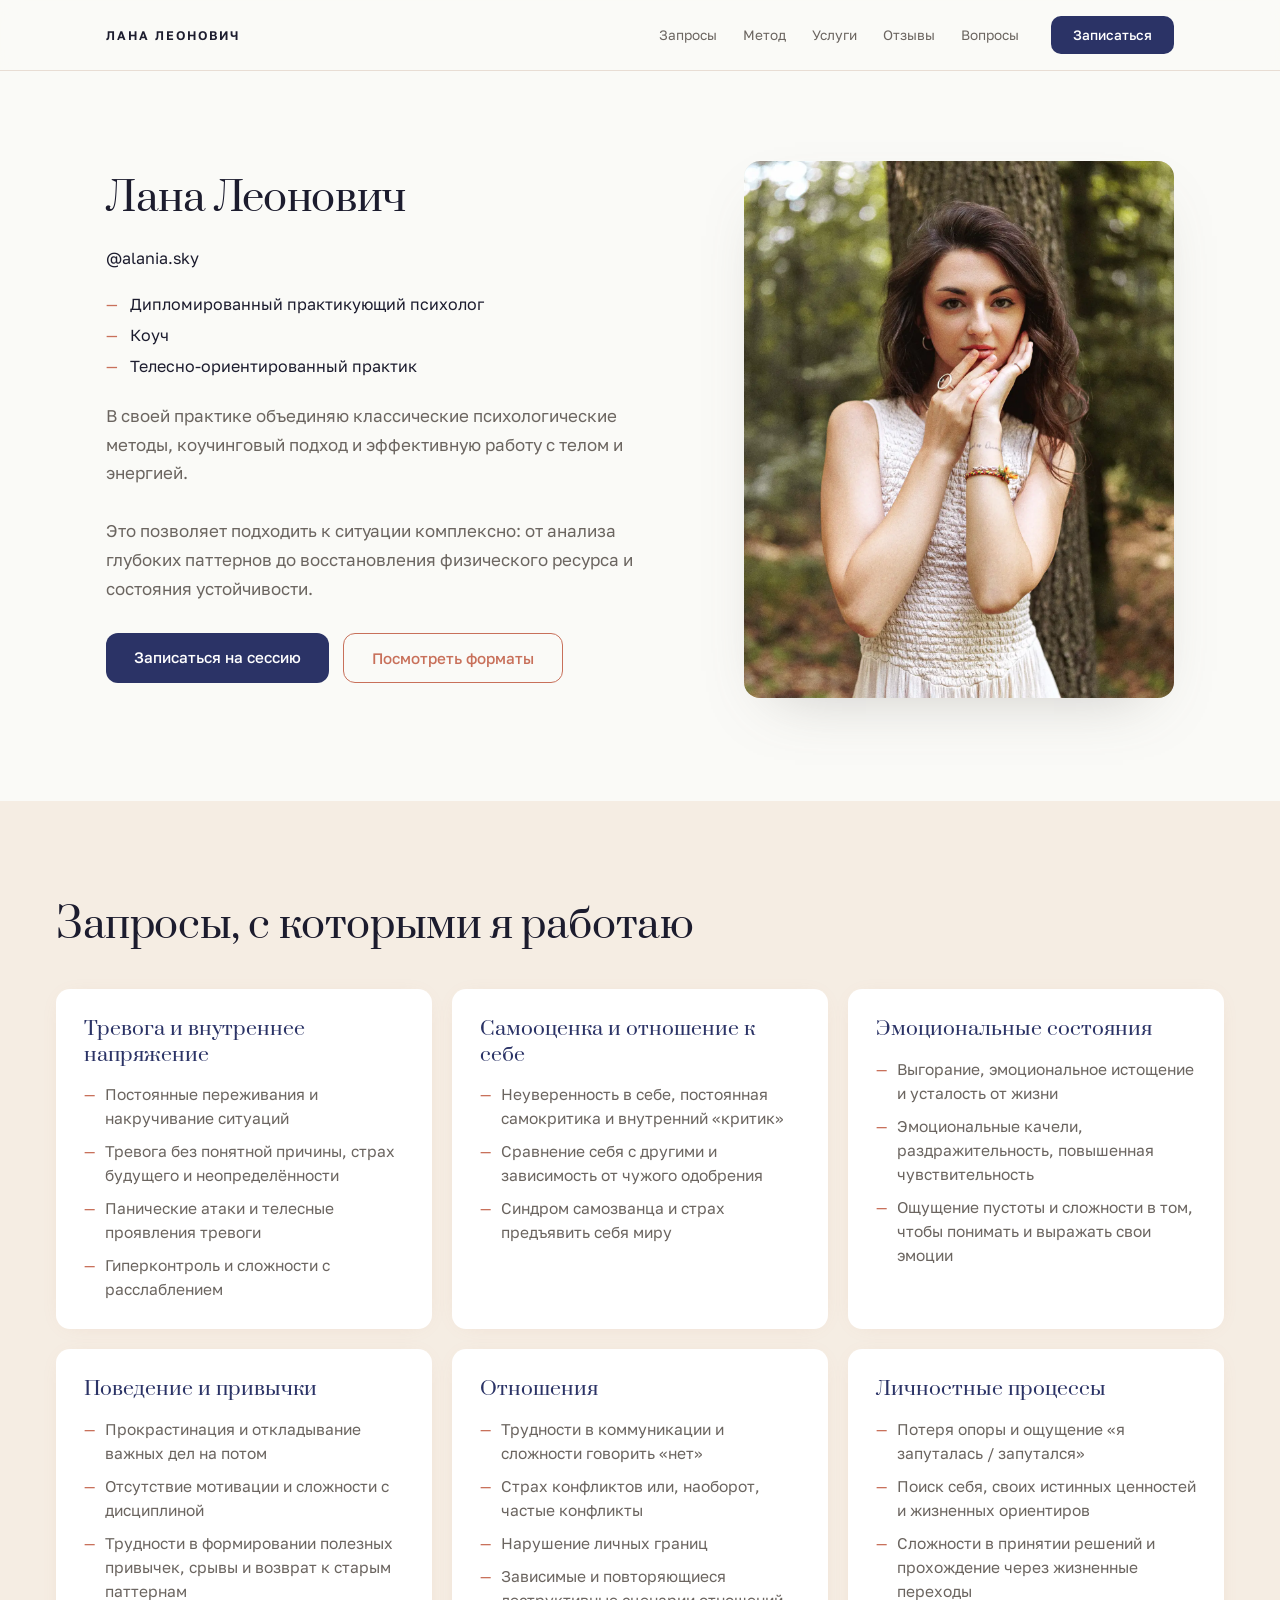
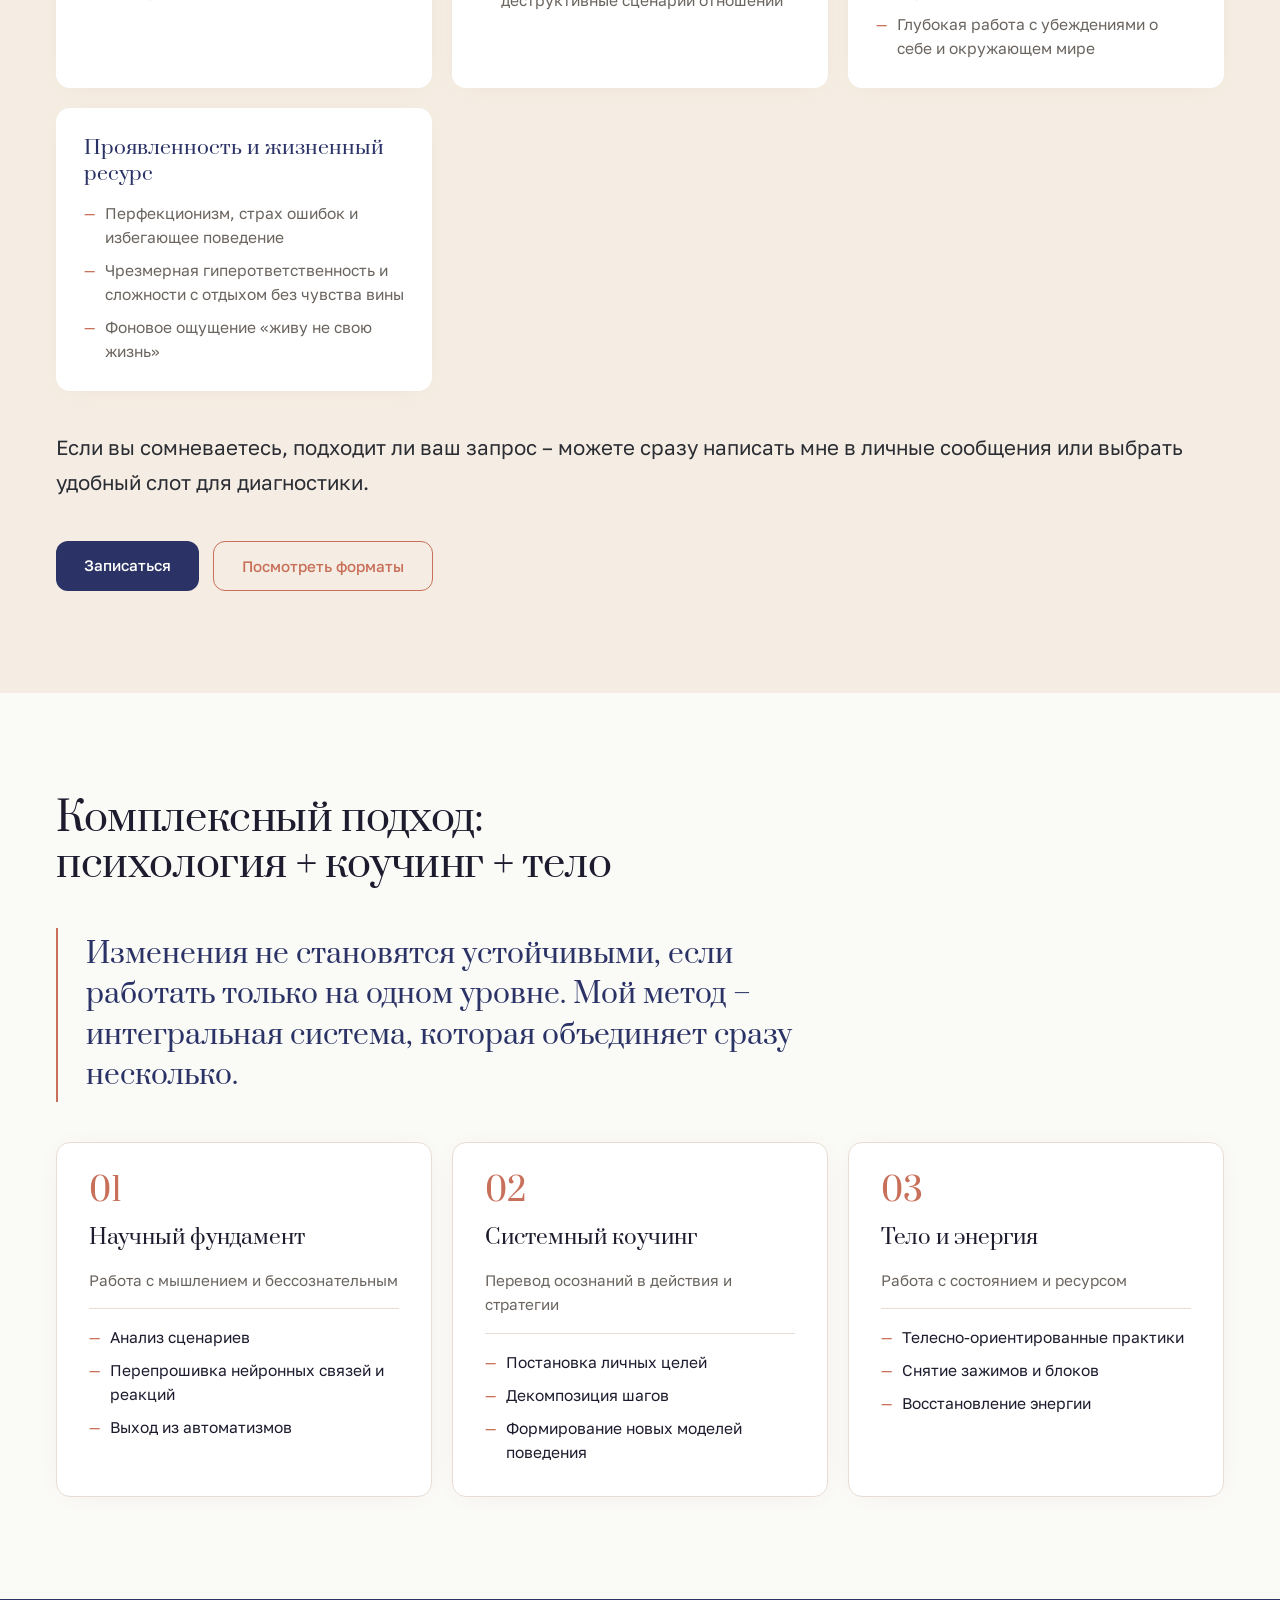
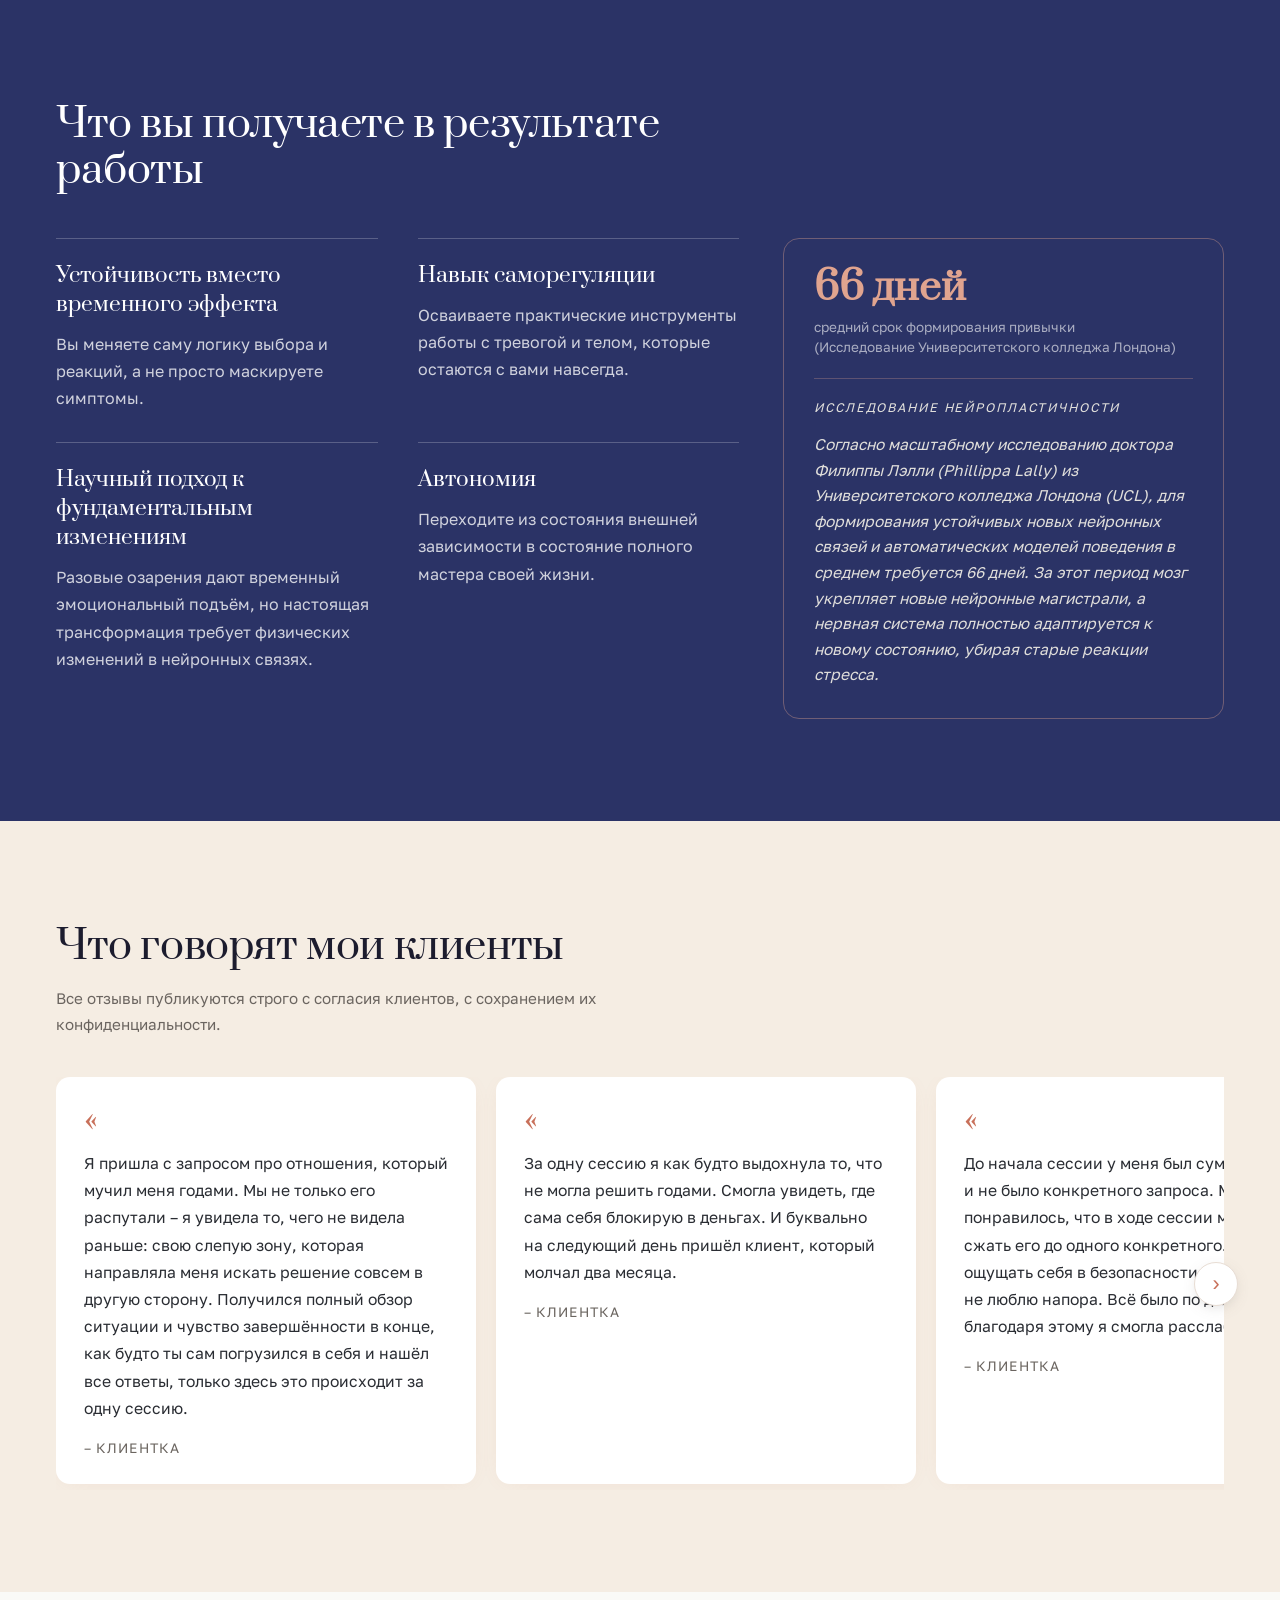
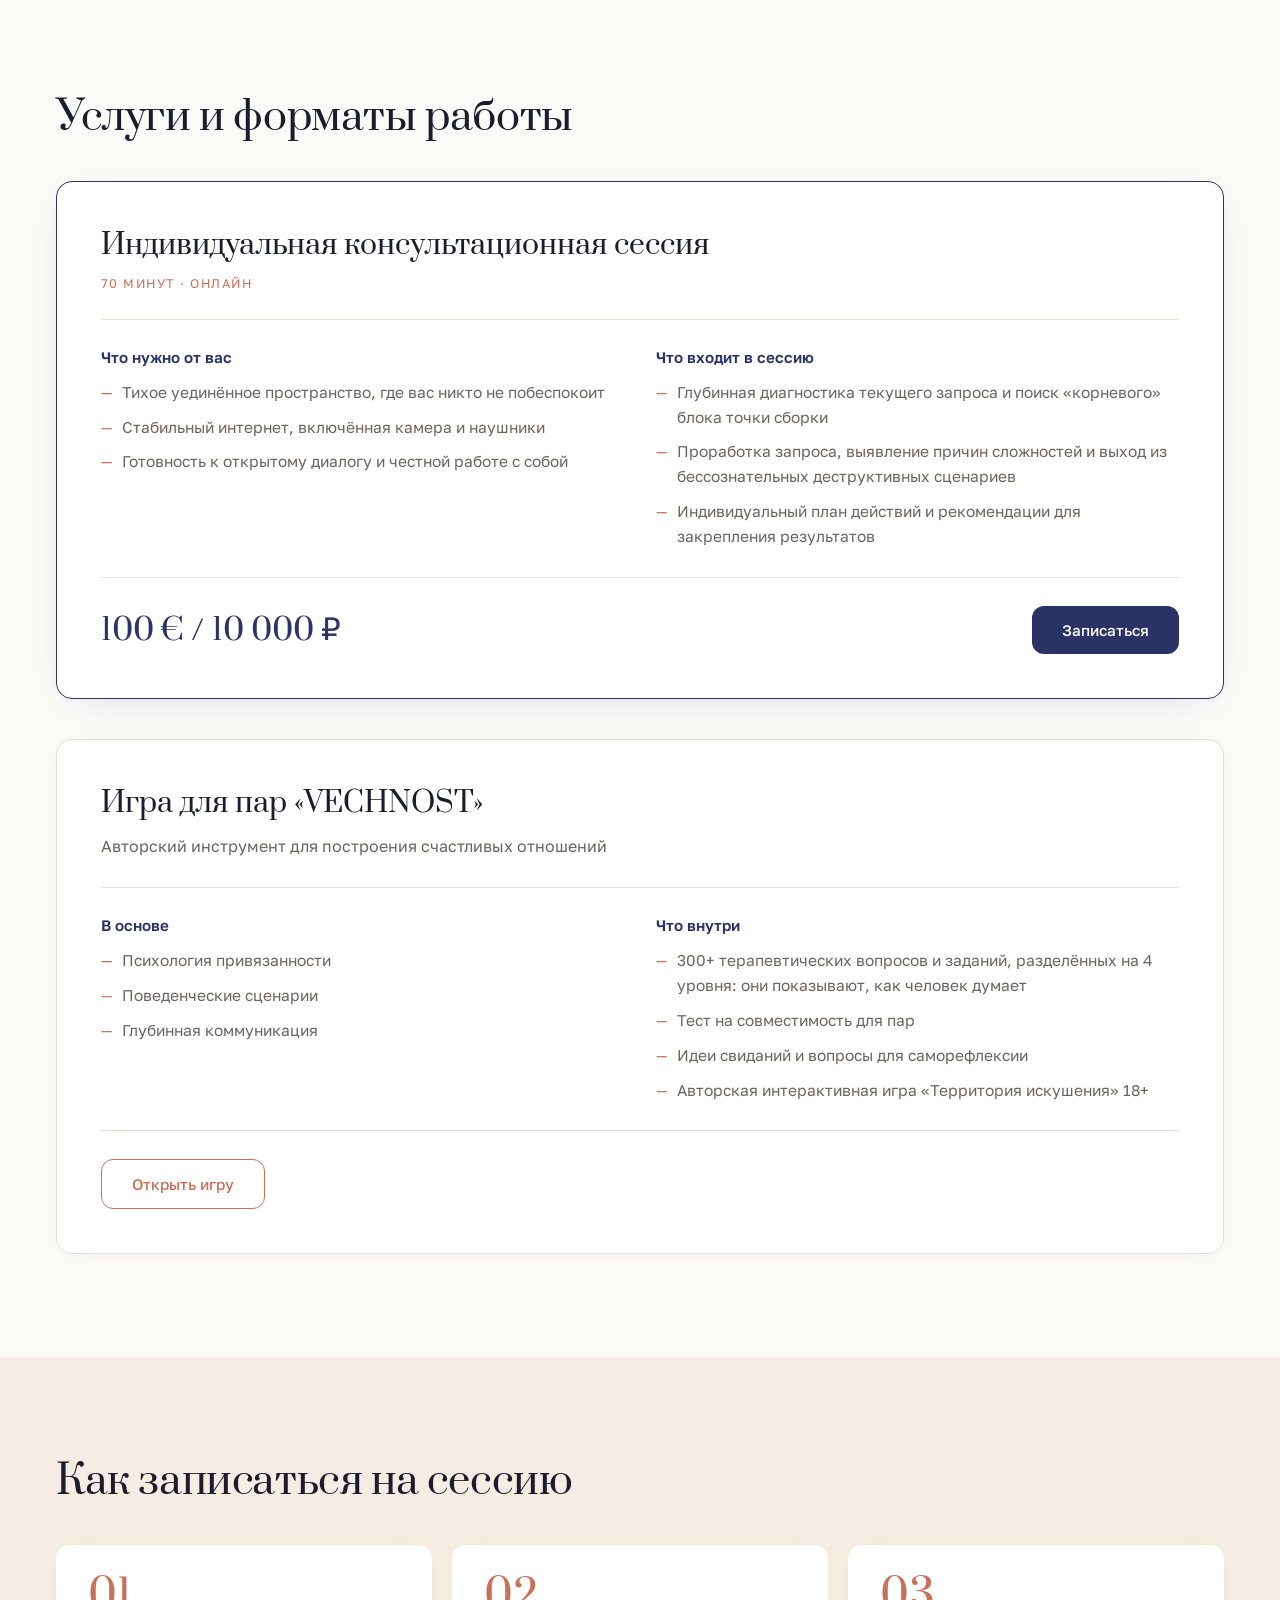
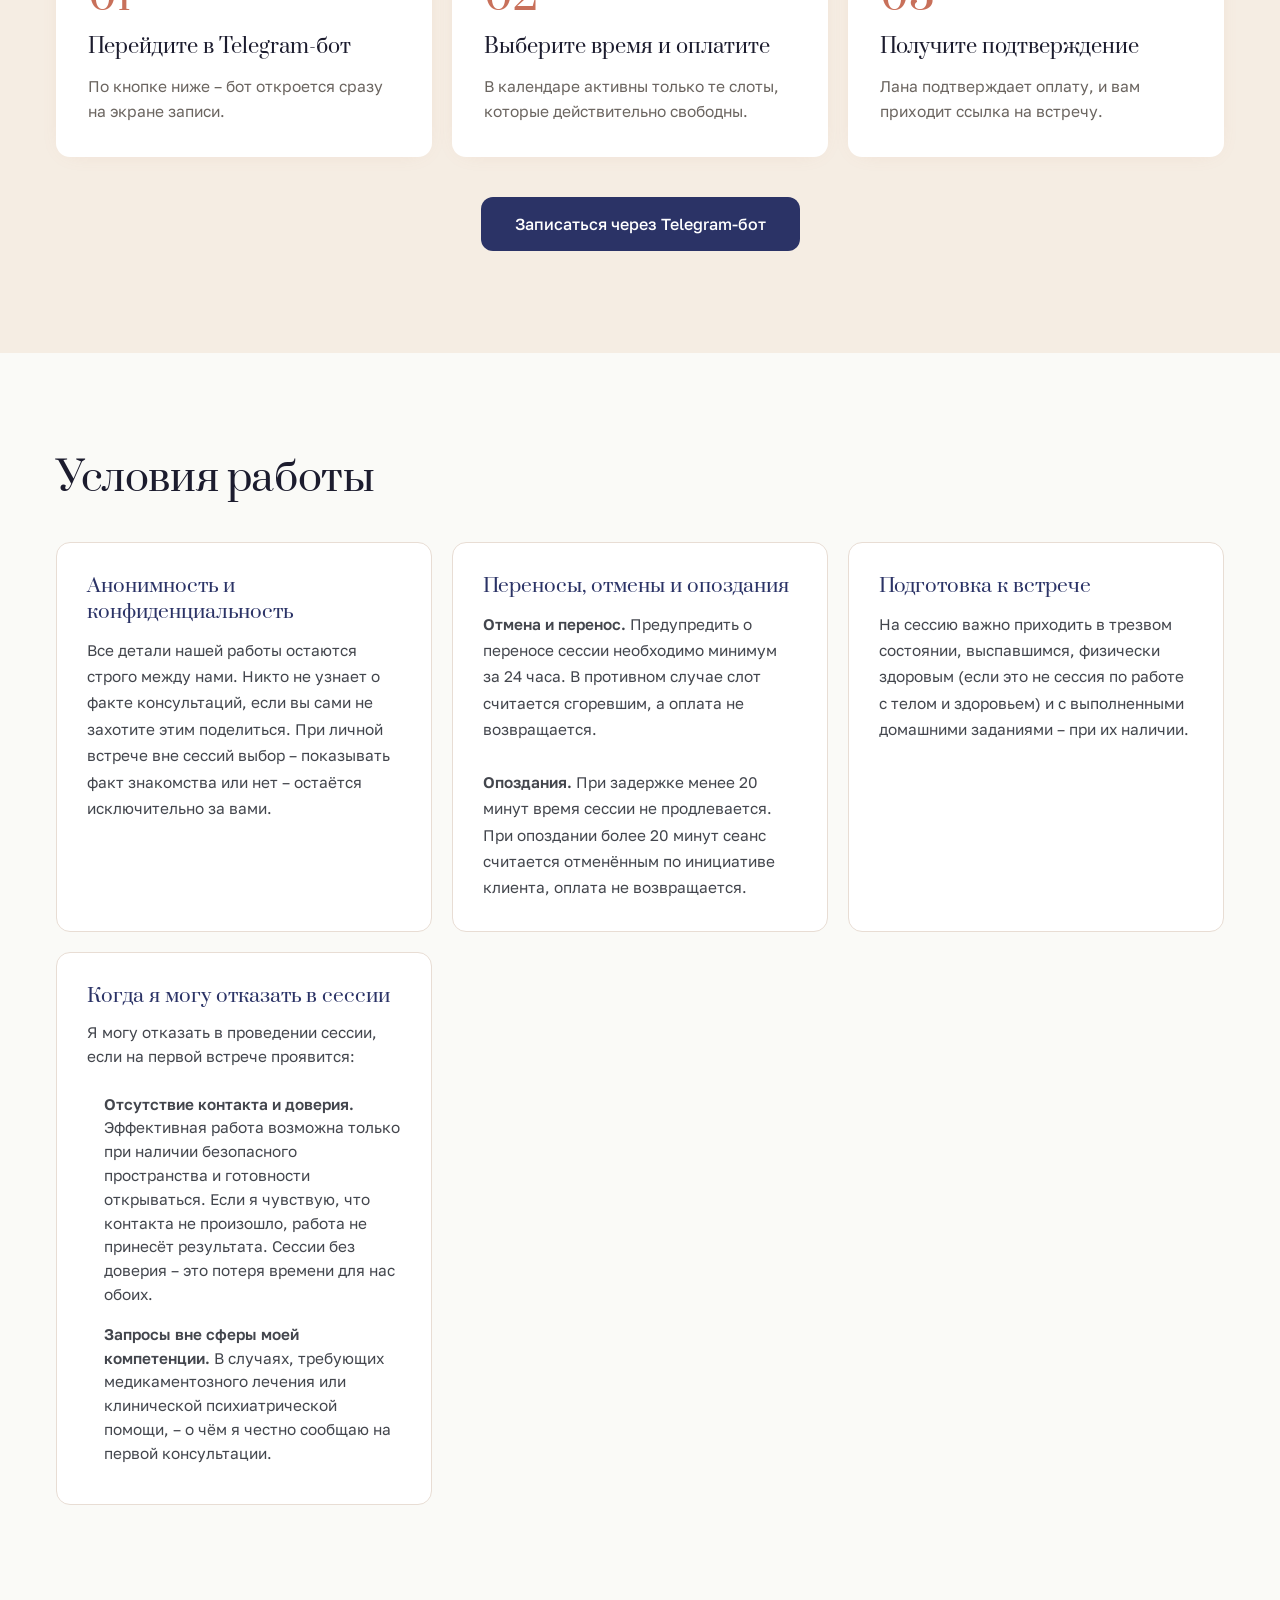
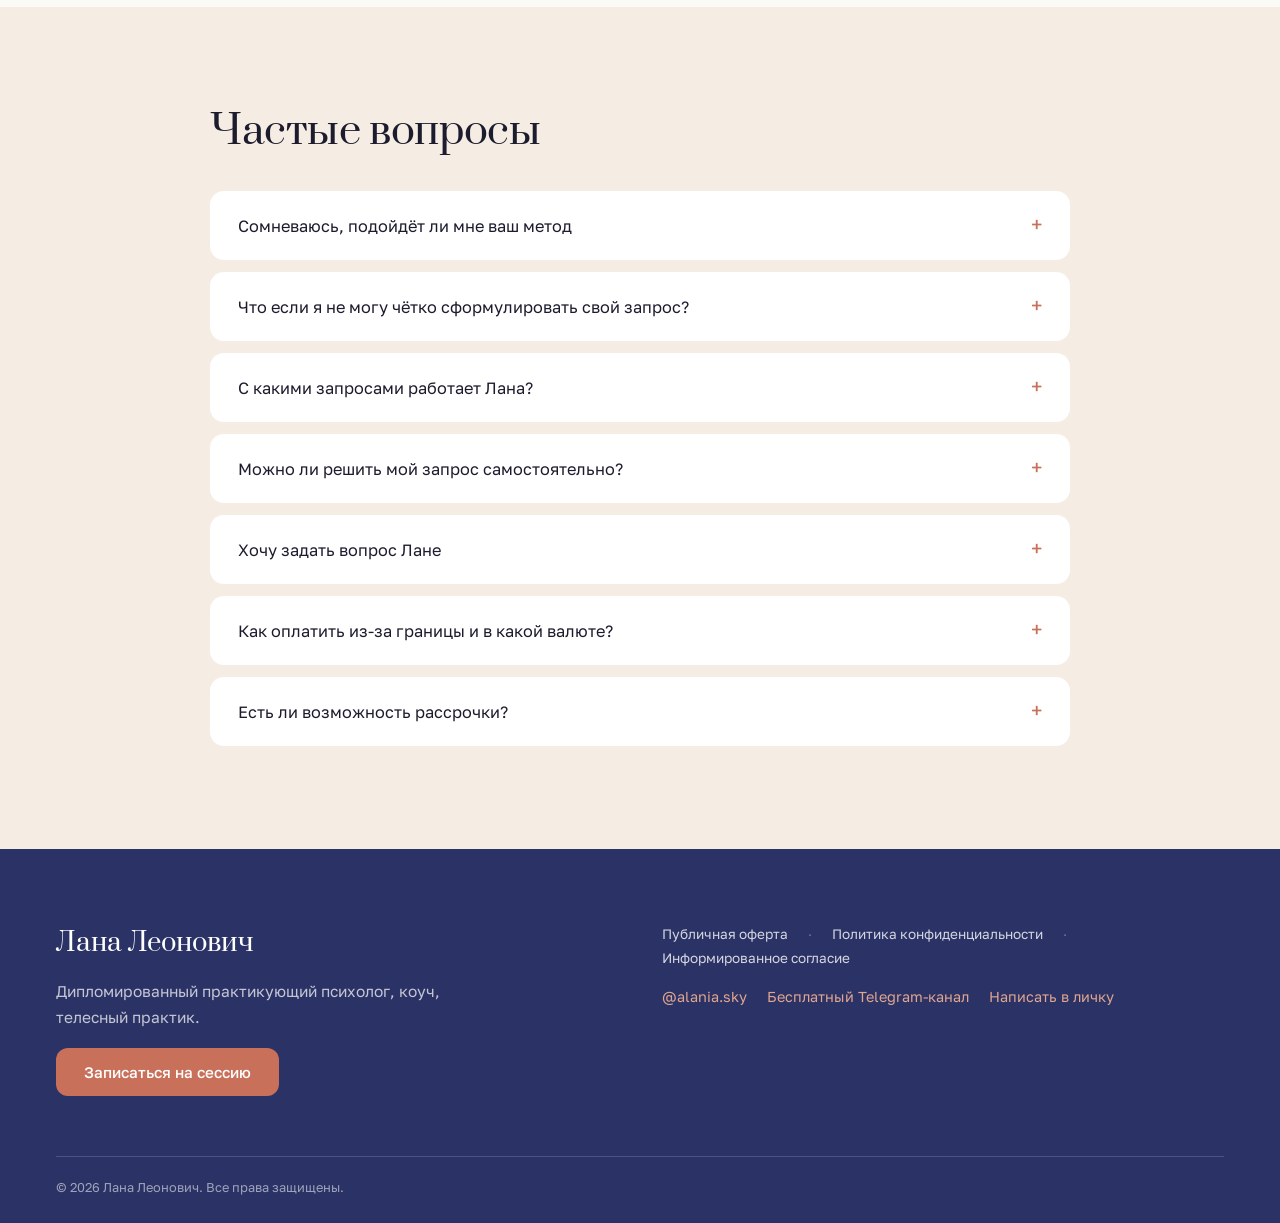
==== web/index.html @ 93008f8c "Правки по сайту: надзаголовки, тире, FAQ, инстаграм, блок 66 дней, мобильное фото 1. Убраны восемь н" ====
<!DOCTYPE html>
<html lang="ru"><head>
<meta charset="utf-8">
<meta name="viewport" content="width=device-width, initial-scale=1">
<title>Лана Леонович – психолог, коуч, телесный практик. Консультации онлайн</title>
<meta name="description" content="Индивидуальные онлайн-сессии: классическая психология, коучинг и работа с телом. 70 минут, видеозвонок. Запись через Telegram-бот.">
<meta name="theme-color" content="#FAFAF7">
<link rel="canonical" href="https://alania.vercel.app/">

<!-- Превью при пересылке ссылки. Адреса обязаны быть абсолютными: на
     относительные мессенджеры не ходят. og.jpg – отдельный кадр 1200×630,
     а не lana.jpg: тот портретный, и предпросмотр обрезал бы его по центру.
     Формат jpg, потому что webp собирают в превью не все клиенты. -->
<meta property="og:type" content="website">
<meta property="og:site_name" content="Лана Леонович">
<meta property="og:url" content="https://alania.vercel.app/">
<meta property="og:title" content="Лана Леонович – психолог, коуч, телесный практик">
<meta property="og:description" content="Психология, коучинг и работа с телом в одном подходе. Индивидуальная сессия 70 минут онлайн.">
<meta property="og:image" content="https://alania.vercel.app/assets/og.jpg">
<meta property="og:image:width" content="1200">
<meta property="og:image:height" content="630">
<meta property="og:image:alt" content="Лана Леонович">
<meta property="og:locale" content="ru_RU">
<meta name="twitter:card" content="summary_large_image">

<link rel="icon" href="assets/favicon.svg" type="image/svg+xml">
<link rel="preload" as="font" type="font/woff2" crossorigin href="assets/fonts/golos-cyrillic.woff2">
<link rel="preload" as="font" type="font/woff2" crossorigin href="assets/fonts/prata-cyrillic.woff2">
<!-- Фото в герое – самый крупный элемент первого экрана. Без preload
     браузер добирается до него только после разбора стилей. -->
<link rel="preload" as="image" href="assets/lana.webp" type="image/webp" fetchpriority="high">
<style>/* cyrillic-ext */
@font-face {
  font-family: 'Golos Text';
  font-style: normal;
  font-weight: 400;
  font-display: swap;
  src: url("assets/fonts/golos-cyrillic-ext.woff2") format('woff2');
  unicode-range: U+0460-052F, U+1C80-1C8A, U+20B4, U+2DE0-2DFF, U+A640-A69F, U+FE2E-FE2F;
}
/* cyrillic */
@font-face {
  font-family: 'Golos Text';
  font-style: normal;
  font-weight: 400;
  font-display: swap;
  src: url("assets/fonts/golos-cyrillic.woff2") format('woff2');
  unicode-range: U+0301, U+0400-045F, U+0490-0491, U+04B0-04B1, U+2116;
}
/* latin-ext */
@font-face {
  font-family: 'Golos Text';
  font-style: normal;
  font-weight: 400;
  font-display: swap;
  src: url("assets/fonts/golos-latin-ext.woff2") format('woff2');
  unicode-range: U+0100-02BA, U+02BD-02C5, U+02C7-02CC, U+02CE-02D7, U+02DD-02FF, U+0304, U+0308, U+0329, U+1D00-1DBF, U+1E00-1E9F, U+1EF2-1EFF, U+2020, U+20A0-20AB, U+20AD-20C0, U+2113, U+2C60-2C7F, U+A720-A7FF;
}
/* latin */
@font-face {
  font-family: 'Golos Text';
  font-style: normal;
  font-weight: 400;
  font-display: swap;
  src: url("assets/fonts/golos-latin.woff2") format('woff2');
  unicode-range: U+0000-00FF, U+0131, U+0152-0153, U+02BB-02BC, U+02C6, U+02DA, U+02DC, U+0304, U+0308, U+0329, U+2000-206F, U+20AC, U+2122, U+2191, U+2193, U+2212, U+2215, U+FEFF, U+FFFD;
}
/* cyrillic-ext */
@font-face {
  font-family: 'Golos Text';
  font-style: normal;
  font-weight: 500;
  font-display: swap;
  src: url("assets/fonts/golos-cyrillic-ext.woff2") format('woff2');
  unicode-range: U+0460-052F, U+1C80-1C8A, U+20B4, U+2DE0-2DFF, U+A640-A69F, U+FE2E-FE2F;
}
/* cyrillic */
@font-face {
  font-family: 'Golos Text';
  font-style: normal;
  font-weight: 500;
  font-display: swap;
  src: url("assets/fonts/golos-cyrillic.woff2") format('woff2');
  unicode-range: U+0301, U+0400-045F, U+0490-0491, U+04B0-04B1, U+2116;
}
/* latin-ext */
@font-face {
  font-family: 'Golos Text';
  font-style: normal;
  font-weight: 500;
  font-display: swap;
  src: url("assets/fonts/golos-latin-ext.woff2") format('woff2');
  unicode-range: U+0100-02BA, U+02BD-02C5, U+02C7-02CC, U+02CE-02D7, U+02DD-02FF, U+0304, U+0308, U+0329, U+1D00-1DBF, U+1E00-1E9F, U+1EF2-1EFF, U+2020, U+20A0-20AB, U+20AD-20C0, U+2113, U+2C60-2C7F, U+A720-A7FF;
}
/* latin */
@font-face {
  font-family: 'Golos Text';
  font-style: normal;
  font-weight: 500;
  font-display: swap;
  src: url("assets/fonts/golos-latin.woff2") format('woff2');
  unicode-range: U+0000-00FF, U+0131, U+0152-0153, U+02BB-02BC, U+02C6, U+02DA, U+02DC, U+0304, U+0308, U+0329, U+2000-206F, U+20AC, U+2122, U+2191, U+2193, U+2212, U+2215, U+FEFF, U+FFFD;
}
/* cyrillic-ext */
@font-face {
  font-family: 'Golos Text';
  font-style: normal;
  font-weight: 600;
  font-display: swap;
  src: url("assets/fonts/golos-cyrillic-ext.woff2") format('woff2');
  unicode-range: U+0460-052F, U+1C80-1C8A, U+20B4, U+2DE0-2DFF, U+A640-A69F, U+FE2E-FE2F;
}
/* cyrillic */
@font-face {
  font-family: 'Golos Text';
  font-style: normal;
  font-weight: 600;
  font-display: swap;
  src: url("assets/fonts/golos-cyrillic.woff2") format('woff2');
  unicode-range: U+0301, U+0400-045F, U+0490-0491, U+04B0-04B1, U+2116;
}
/* latin-ext */
@font-face {
  font-family: 'Golos Text';
  font-style: normal;
  font-weight: 600;
  font-display: swap;
  src: url("assets/fonts/golos-latin-ext.woff2") format('woff2');
  unicode-range: U+0100-02BA, U+02BD-02C5, U+02C7-02CC, U+02CE-02D7, U+02DD-02FF, U+0304, U+0308, U+0329, U+1D00-1DBF, U+1E00-1E9F, U+1EF2-1EFF, U+2020, U+20A0-20AB, U+20AD-20C0, U+2113, U+2C60-2C7F, U+A720-A7FF;
}
/* latin */
@font-face {
  font-family: 'Golos Text';
  font-style: normal;
  font-weight: 600;
  font-display: swap;
  src: url("assets/fonts/golos-latin.woff2") format('woff2');
  unicode-range: U+0000-00FF, U+0131, U+0152-0153, U+02BB-02BC, U+02C6, U+02DA, U+02DC, U+0304, U+0308, U+0329, U+2000-206F, U+20AC, U+2122, U+2191, U+2193, U+2212, U+2215, U+FEFF, U+FFFD;
}
/* cyrillic-ext */
@font-face {
  font-family: 'Prata';
  font-style: normal;
  font-weight: 400;
  font-display: swap;
  src: url("assets/fonts/prata-cyrillic-ext.woff2") format('woff2');
  unicode-range: U+0460-052F, U+1C80-1C8A, U+20B4, U+2DE0-2DFF, U+A640-A69F, U+FE2E-FE2F;
}
/* cyrillic */
@font-face {
  font-family: 'Prata';
  font-style: normal;
  font-weight: 400;
  font-display: swap;
  src: url("assets/fonts/prata-cyrillic.woff2") format('woff2');
  unicode-range: U+0301, U+0400-045F, U+0490-0491, U+04B0-04B1, U+2116;
}
/* vietnamese */
@font-face {
  font-family: 'Prata';
  font-style: normal;
  font-weight: 400;
  font-display: swap;
  src: url("assets/fonts/prata-vietnamese.woff2") format('woff2');
  unicode-range: U+0102-0103, U+0110-0111, U+0128-0129, U+0168-0169, U+01A0-01A1, U+01AF-01B0, U+0300-0301, U+0303-0304, U+0308-0309, U+0323, U+0329, U+1EA0-1EF9, U+20AB;
}
/* latin */
@font-face {
  font-family: 'Prata';
  font-style: normal;
  font-weight: 400;
  font-display: swap;
  src: url("assets/fonts/prata-latin.woff2") format('woff2');
  unicode-range: U+0000-00FF, U+0131, U+0152-0153, U+02BB-02BC, U+02C6, U+02DA, U+02DC, U+0304, U+0308, U+0329, U+2000-206F, U+20AC, U+2122, U+2191, U+2193, U+2212, U+2215, U+FEFF, U+FFFD;
}


:root{
  --sans:"Golos Text",-apple-system,BlinkMacSystemFont,"Segoe UI",Roboto,sans-serif; /* @kind font */
  --serif:"Prata",Georgia,"Times New Roman",serif; /* @kind font */

  --fs-body:clamp(1rem,0.97rem + 0.15vw,1.0625rem); /* @kind other */
  --fs-lead:clamp(1.05rem,0.95rem + 0.5vw,1.28rem); /* @kind other */
  --fs-h1:clamp(2.1rem,4.3vw,3.5rem); /* @kind other */
  --fs-h2:clamp(1.75rem,3.1vw,2.7rem); /* @kind other */
  --fs-h3:clamp(1.1rem,1.6vw,1.3rem); /* @kind other */
  --fs-quote:clamp(1.3rem,2.4vw,1.95rem); /* @kind other */
  --fs-score:clamp(2.2rem,3.8vw,3.2rem); /* @kind other */
  --fs-label:0.72rem; /* @kind other */
  --fs-meta:0.74rem; /* @kind other */
  --fs-small:0.92rem; /* @kind other */
  --fs-sub:0.97rem; /* @kind other */

  --lh-tight:1.12; /* @kind other */
  --lh-head:1.15; /* @kind other */
  --lh-snug:1.4; /* @kind other */
  --lh-body:1.7; /* @kind other */
  --lh-copy:1.5; /* @kind other */

  --ls-head:-0.01em; /* @kind other */
  --ls-h3:-0.02em; /* @kind other */
  --ls-label:0.14em; /* @kind other */
  --ls-meta:0.16em; /* @kind other */

  --fw-regular:400; /* @kind other */
  --fw-medium:500; /* @kind other */
  --fw-semibold:600; /* @kind other */
}

:root{
  --gutter:clamp(1.25rem,5vw,5rem); /* @kind spacing */   /* page inline padding */
  --rhythm:clamp(3.5rem,8vh,6rem); /* @kind spacing */    /* vertical section rhythm */
  --measure:34rem; /* @kind spacing */                    /* lead-paragraph measure */
  --measure-wide:46rem; /* @kind spacing */
  --wrap:78rem; /* @kind spacing */                       /* max content width */
  --gap-col:clamp(2rem,5vw,4.5rem);
  --gap-grid:clamp(1.5rem,3vw,3rem);
  --pad-card:clamp(1.4rem,2.5vw,2rem);
  --space-plank:clamp(2rem,4vh,3.25rem);
  --space-block:clamp(2.5rem,5vh,3.5rem);
}

:root{
  --ease:ease; /* @kind other */
  --dur-fast:0.2s; /* @kind other */
  --dur:0.25s; /* @kind other */
  --dur-slow:0.3s; /* @kind other */
  --dur-reveal:0.7s; /* @kind other */
  --lift:translateY(-1px); /* @kind other */      /* CTA hover */
  --nudge:translateX(3px); /* @kind other */      /* arrow hover */
  --reveal-from:translateY(8px); /* @kind other */
}


html{scroll-behavior:smooth}
body{margin:0;background:#FAFAF7;color:#1C1C2E;font-family:"Golos Text",-apple-system,"Segoe UI",sans-serif;-webkit-font-smoothing:antialiased}
*{box-sizing:border-box}
a{color:#C8705A;text-decoration:none}
a:hover{color:#2B3366}
p{margin:0}
h1,h2,h3{margin:0;font-weight:400}
ul{margin:0;padding:0;list-style:none}
@media (max-width:900px){
  /* На телефоне портрет идёт первым — лицо до текста, — и вдвое уже:
     на всю ширину он занимал бы весь первый экран. */
  .hero-photo{order:-1;width:50%;margin:0 auto}
  [data-stack]{grid-template-columns:1fr!important}
  [data-nav]{display:none!important}
}
.faq-item{background:#fff;border-radius:14px;overflow:hidden}
.faq-item summary{display:flex;gap:20px;align-items:baseline;
  justify-content:space-between;padding:24px 28px;cursor:pointer;
  font-size:1.02rem;color:#1C1C2E;list-style:none}
.faq-item summary::-webkit-details-marker{display:none}
.faq-item summary::after{content:"+";color:#C8705A;font-size:1.3rem;
  line-height:1;flex:none}
.faq-item[open] summary::after{content:"–"}
.btn-accent:hover{background:#C8705A!important;color:#fff!important}
.btn-invert:hover{background:#fff!important;color:#2B3366!important}
.reviews-track{display:flex;gap:20px;overflow-x:auto;
  scroll-snap-type:x mandatory;overscroll-behavior-x:contain;
  scrollbar-width:none;padding-bottom:6px}
.reviews-track::-webkit-scrollbar{display:none}
.reviews-track:focus-visible{outline:2px solid #C8705A;outline-offset:4px}
.review-card{flex:0 0 min(420px,82vw);scroll-snap-align:start}
.reviews-rail{position:relative}
.reviews-arrow{position:absolute;top:50%;transform:translateY(-50%);z-index:2;
  display:none;align-items:center;justify-content:center;
  width:44px;height:44px;border-radius:50%;border:1px solid #E8DDD4;
  background:#fff;color:#C8705A;font-size:1.35rem;line-height:1;cursor:pointer;
  box-shadow:0 4px 16px -6px rgba(107,101,96,0.35);
  transition:background var(--dur) var(--ease),color var(--dur) var(--ease),opacity var(--dur) var(--ease)}
/* Только для мыши: на тачскрине лента листается пальцем, стрелки лишние. */
@media (hover:hover) and (pointer:fine){.reviews-arrow{display:flex}}
.reviews-arrow--prev{left:-14px}
.reviews-arrow--next{right:-14px}
.reviews-arrow:hover{background:#C8705A;color:#fff}
.reviews-arrow:disabled{opacity:0;pointer-events:none}
.reviews-arrow:focus-visible{outline:2px solid #C8705A;outline-offset:3px}
</style>
</head>
<body>
<div style="background:#FAFAF7;color:#1C1C2E;overflow-x:hidden">

  <header style="position:sticky;top:0;z-index:50;background:rgba(250,250,247,0.9);backdrop-filter:blur(10px);border-bottom:1px solid #E8DDD4">
    <div style="max-width:1180px;margin:0 auto;padding:16px clamp(20px,5vw,56px);display:flex;align-items:center;gap:32px">
      <a href="#top" style="font-size:0.78rem;font-weight:600;letter-spacing:0.16em;text-transform:uppercase;color:#1C1C2E">Лана Леонович</a>
      <nav data-nav="1" style="display:flex;gap:26px;margin-left:auto;font-size:0.85rem;color:#6B6560">
        <a href="#requests" style="color:#6B6560">Запросы</a>
        <a href="#method" style="color:#6B6560">Метод</a>
        <a href="#services" style="color:#6B6560">Услуги</a>
        <a href="#reviews" style="color:#6B6560">Отзывы</a>
        <a href="#faq" style="color:#6B6560">Вопросы</a>
      </nav>
      <a href="https://t.me/alania_sky_bot?start=site" target="_blank" rel="noopener" style="background:#2B3366;color:#fff;padding:11px 22px;border-radius:10px;font-size:0.85rem;font-weight:500;transition:background 0.25s ease" class="btn-accent">Записаться</a>
    </div>
  </header>

  <section id="top" data-stack="1" style="max-width:1180px;margin:0 auto;padding:clamp(48px,7vw,96px) clamp(20px,5vw,56px) clamp(56px,8vw,110px);display:grid;grid-template-columns:1.2fr 0.9fr;gap:clamp(32px,5vw,72px);align-items:center">
    <div style="display:flex;flex-direction:column;gap:26px;min-width:0">
      
      <h1 style="color: rgb(28, 28, 46); text-transform: none; font-family: Prata, Georgia, serif; font-size: clamp(1.75rem, 3.1vw, 2.7rem); line-height: 1.16; letter-spacing: -0.01em;">Лана Леонович<br></h1>
      
      <p style="margin: 0">@alania.sky</p><ul style="display:flex;flex-direction:column;gap:11px;font-size:1rem;color:#1C1C2E">
        <li style="display:flex;gap:12px;align-items:baseline"><span style="color:#C8705A">—</span>Дипломированный практикующий психолог</li>
        <li style="display:flex;gap:12px;align-items:baseline"><span style="color:#C8705A">—</span>Коуч</li>
        <li style="display:flex;gap:12px;align-items:baseline"><span style="color:#C8705A">—</span>Телесно-ориентированный практик</li>
      </ul><p style="max-width:34rem;font-size:1.06rem;line-height:1.7;color:#6B6560"><span>В своей практике объединяю классические психологические методы, коучинговый подход и эффективную работу с телом и энергией.<br><br></span><span>Это позволяет подходить к ситуации комплексно: от анализа глубоких паттернов до восстановления физического ресурса и состояния устойчивости.</span></p>
      <div style="display:flex;flex-wrap:wrap;gap:14px;margin-top:4px">
        <a href="https://t.me/alania_sky_bot?start=site" target="_blank" rel="noopener" style="background:#2B3366;color:#fff;padding:15px 28px;border-radius:12px;font-size:0.95rem;font-weight:500;transition:background 0.25s ease" class="btn-accent">Записаться на сессию</a>
        <a href="#services" style="border:1px solid #C8705A;color:#C8705A;padding:15px 28px;border-radius:12px;font-size:0.95rem;font-weight:500;transition:all 0.25s ease" class="btn-accent">Посмотреть форматы</a>
      </div>
    </div>
    <div class="hero-photo" style="position:relative;min-width:0">
      <div style="aspect-ratio:4/5;border-radius:16px;overflow:hidden;background:linear-gradient(160deg,#F5EDE3,#E8DDD4);box-shadow:0 24px 60px -30px rgba(107,101,96,0.35)">
        <picture><source srcset="assets/lana.webp" type="image/webp"><img src="assets/lana.jpg" alt="Лана Леонович" width="1280" height="1600" style="width:100%;height:100%;object-fit:cover;object-position:50% 30%;display:block"></picture>
      </div>
      
    </div>
  </section>

  <section id="requests" style="background:#F5EDE3;padding:clamp(56px,8vw,110px) clamp(20px,5vw,56px)">
    <div style="max-width:1180px;margin:0 auto;display:flex;flex-direction:column;gap:40px">
      <div style="display:flex;flex-direction:column;gap:16px;max-width:44rem">
        <h2 style="font-family:'Prata',Georgia,serif;font-size:clamp(1.75rem,3.1vw,2.7rem);line-height:1.16;letter-spacing:-0.01em;color:#1C1C2E">Запросы, с которыми я работаю</h2>
        
      </div>
      <div style="display:grid;grid-template-columns:repeat(auto-fit,minmax(300px,1fr));gap:20px">
        <div style="background:#fff;border-radius:14px;padding:28px;box-shadow:0 2px 24px -12px rgba(200,112,90,0.22);display:flex;flex-direction:column;gap:14px">
          <h3 style="font-family:'Prata',Georgia,serif;font-size:1.22rem;line-height:1.3;color:#2B3366">Тревога и внутреннее напряжение</h3>
          <ul style="display:flex;flex-direction:column;gap:9px;font-size:0.97rem;line-height:1.55;color:#6B6560">
            <li style="display:flex;gap:10px"><span style="color:#C8705A">—</span>Постоянные переживания и накручивание ситуаций</li>
            <li style="display:flex;gap:10px"><span style="color:#C8705A">—</span>Тревога без понятной причины, страх будущего и неопределённости</li>
            <li style="display:flex;gap:10px"><span style="color:#C8705A">—</span>Панические атаки и телесные проявления тревоги</li>
            <li style="display:flex;gap:10px"><span style="color:#C8705A">—</span>Гиперконтроль и сложности с расслаблением</li>
          </ul>
        </div>
        <div style="background:#fff;border-radius:14px;padding:28px;box-shadow:0 2px 24px -12px rgba(200,112,90,0.22);display:flex;flex-direction:column;gap:14px">
          <h3 style="font-family:'Prata',Georgia,serif;font-size:1.22rem;line-height:1.3;color:#2B3366">Самооценка и отношение к себе</h3>
          <ul style="display:flex;flex-direction:column;gap:9px;font-size:0.97rem;line-height:1.55;color:#6B6560">
            <li style="display:flex;gap:10px"><span style="color:#C8705A">—</span>Неуверенность в себе, постоянная самокритика и внутренний «критик»</li>
            <li style="display:flex;gap:10px"><span style="color:#C8705A">—</span>Сравнение себя с другими и зависимость от чужого одобрения</li>
            <li style="display:flex;gap:10px"><span style="color:#C8705A">—</span>Синдром самозванца и страх предъявить себя миру</li>
          </ul>
        </div>
        <div style="background:#fff;border-radius:14px;padding:28px;box-shadow:0 2px 24px -12px rgba(200,112,90,0.22);display:flex;flex-direction:column;gap:14px">
          <h3 style="font-family:'Prata',Georgia,serif;font-size:1.22rem;line-height:1.3;color:#2B3366">Эмоциональные состояния</h3>
          <ul style="display:flex;flex-direction:column;gap:9px;font-size:0.97rem;line-height:1.55;color:#6B6560">
            <li style="display:flex;gap:10px"><span style="color:#C8705A">—</span>Выгорание, эмоциональное истощение и усталость от жизни</li>
            <li style="display:flex;gap:10px"><span style="color:#C8705A">—</span>Эмоциональные качели, раздражительность, повышенная чувствительность</li>
            <li style="display:flex;gap:10px"><span style="color:#C8705A">—</span>Ощущение пустоты и сложности в том, чтобы понимать и выражать свои эмоции</li>
          </ul>
        </div>
        <div style="background:#fff;border-radius:14px;padding:28px;box-shadow:0 2px 24px -12px rgba(200,112,90,0.22);display:flex;flex-direction:column;gap:14px">
          <h3 style="font-family:'Prata',Georgia,serif;font-size:1.22rem;line-height:1.3;color:#2B3366">Поведение и привычки</h3>
          <ul style="display:flex;flex-direction:column;gap:9px;font-size:0.97rem;line-height:1.55;color:#6B6560">
            <li style="display:flex;gap:10px"><span style="color:#C8705A">—</span>Прокрастинация и откладывание важных дел на потом</li>
            <li style="display:flex;gap:10px"><span style="color:#C8705A">—</span>Отсутствие мотивации и сложности с дисциплиной</li>
            <li style="display:flex;gap:10px"><span style="color:#C8705A">—</span>Трудности в формировании полезных привычек, срывы и возврат к старым паттернам</li>
          </ul>
        </div>
        <div style="background:#fff;border-radius:14px;padding:28px;box-shadow:0 2px 24px -12px rgba(200,112,90,0.22);display:flex;flex-direction:column;gap:14px">
          <h3 style="font-family:'Prata',Georgia,serif;font-size:1.22rem;line-height:1.3;color:#2B3366">Отношения</h3>
          <ul style="display:flex;flex-direction:column;gap:9px;font-size:0.97rem;line-height:1.55;color:#6B6560">
            <li style="display:flex;gap:10px"><span style="color:#C8705A">—</span>Трудности в коммуникации и сложности говорить «нет»</li>
            <li style="display:flex;gap:10px"><span style="color:#C8705A">—</span>Страх конфликтов или, наоборот, частые конфликты</li>
            <li style="display:flex;gap:10px"><span style="color:#C8705A">—</span>Нарушение личных границ</li>
            <li style="display:flex;gap:10px"><span style="color:#C8705A">—</span>Зависимые и повторяющиеся деструктивные сценарии отношений</li>
          </ul>
        </div>
        <div style="background:#fff;border-radius:14px;padding:28px;box-shadow:0 2px 24px -12px rgba(200,112,90,0.22);display:flex;flex-direction:column;gap:14px">
          <h3 style="font-family:'Prata',Georgia,serif;font-size:1.22rem;line-height:1.3;color:#2B3366">Личностные процессы</h3>
          <ul style="display:flex;flex-direction:column;gap:9px;font-size:0.97rem;line-height:1.55;color:#6B6560">
            <li style="display:flex;gap:10px"><span style="color:#C8705A">—</span>Потеря опоры и ощущение «я запуталась / запутался»</li>
            <li style="display:flex;gap:10px"><span style="color:#C8705A">—</span>Поиск себя, своих истинных ценностей и жизненных ориентиров</li>
            <li style="display:flex;gap:10px"><span style="color:#C8705A">—</span>Сложности в принятии решений и прохождение через жизненные переходы</li>
            <li style="display:flex;gap:10px"><span style="color:#C8705A">—</span>Глубокая работа с убеждениями о себе и окружающем мире</li>
          </ul>
        </div>
        <div style="background:#fff;border-radius:14px;padding:28px;box-shadow:0 2px 24px -12px rgba(200,112,90,0.22);display:flex;flex-direction:column;gap:14px">
          <h3 style="font-family:'Prata',Georgia,serif;font-size:1.22rem;line-height:1.3;color:#2B3366">Проявленность и жизненный ресурс</h3>
          <ul style="display:flex;flex-direction:column;gap:9px;font-size:0.97rem;line-height:1.55;color:#6B6560">
            <li style="display:flex;gap:10px"><span style="color:#C8705A">—</span>Перфекционизм, страх ошибок и избегающее поведение</li>
            <li style="display:flex;gap:10px"><span style="color:#C8705A">—</span>Чрезмерная гиперответственность и сложности с отдыхом без чувства вины</li>
            <li style="display:flex;gap:10px"><span style="color:#C8705A">—</span>Фоновое ощущение «живу не свою жизнь»</li>
          </ul>
        </div>
      </div>
      <p style="font-size:1.06rem;line-height:1.7;color:#6B6560"><span style="color: rgb(42, 45, 51); font-size: 20.48px;">Если вы сомневаетесь, подходит ли ваш запрос – можете сразу написать мне в личные сообщения или выбрать удобный слот для диагностики.</span></p><div style="display:flex;flex-wrap:wrap;gap:14px">
        <a href="https://t.me/alania_sky_bot?start=site" target="_blank" rel="noopener" style="background:#2B3366;color:#fff;padding:15px 28px;border-radius:12px;font-size:0.95rem;font-weight:500;transition:background 0.25s ease" class="btn-accent">Записаться</a>
        <a href="#services" style="border:1px solid #C8705A;color:#C8705A;padding:15px 28px;border-radius:12px;font-size:0.95rem;font-weight:500;transition:all 0.25s ease" class="btn-accent">Посмотреть форматы</a>
      </div>
    </div>
  </section>

  <section id="method" style="padding:clamp(56px,8vw,110px) clamp(20px,5vw,56px)">
    <div style="max-width:1180px;margin:0 auto;display:flex;flex-direction:column;gap:40px">
      <div style="display:flex;flex-direction:column;gap:16px;max-width:46rem">
        <h2 style="font-family:'Prata',Georgia,serif;font-size:clamp(1.75rem,3.1vw,2.7rem);line-height:1.16;letter-spacing:-0.01em;color:#1C1C2E">Комплексный подход: <br>психология + коучинг + тело</h2>
      </div>
      <blockquote style="margin:0;border-left:2px solid #C8705A;padding:6px 0 6px 28px;max-width:46rem;font-family:'Prata',Georgia,serif;font-size:clamp(1.2rem,2.2vw,1.75rem);line-height:1.45;color:#2B3366"><span style="font-size: clamp(1.2rem, 2.2vw, 1.75rem);">Изменения не становятся устойчивыми, если работать только на одном уровне. Мой метод – интегральная система, которая объединяет сразу несколько.</span></blockquote>
      <div style="display:grid;grid-template-columns:repeat(auto-fit,minmax(280px,1fr));gap:20px">
        <div style="background:#fff;border:1px solid #E8DDD4;border-radius:14px;padding:32px;display:flex;flex-direction:column;gap:16px;box-shadow:0 2px 24px -14px rgba(200,112,90,0.25)">
          <span style="font-family:'Prata',Georgia,serif;font-size:2rem;color:#C8705A;line-height:1">01</span>
          <h3 style="font-family:'Prata',Georgia,serif;font-size:1.3rem;color:#1C1C2E">Научный фундамент</h3>
          <p style="font-size:0.95rem;color:#6B6560;line-height:1.6">Работа с мышлением и бессознательным</p>
          <ul style="display:flex;flex-direction:column;gap:9px;font-size:0.97rem;line-height:1.55;color:#1C1C2E;border-top:1px solid #E8DDD4;padding-top:16px">
            <li style="display:flex;gap:10px"><span style="color: rgb(200, 112, 90);">—</span>Анализ сценариев</li>
            <li style="display:flex;gap:10px"><span style="color:#C8705A">—</span>Перепрошивка нейронных связей и реакций</li>
            <li style="display:flex;gap:10px"><span style="color:#C8705A">—</span>Выход из автоматизмов</li>
          </ul>
        </div>
        <div style="background:#fff;border:1px solid #E8DDD4;border-radius:14px;padding:32px;display:flex;flex-direction:column;gap:16px;box-shadow:0 2px 24px -14px rgba(200,112,90,0.25)">
          <span style="font-family:'Prata',Georgia,serif;font-size:2rem;color:#C8705A;line-height:1">02</span>
          <h3 style="font-family:'Prata',Georgia,serif;font-size:1.3rem;color:#1C1C2E">Системный коучинг</h3>
          <p style="font-size:0.95rem;color:#6B6560;line-height:1.6">Перевод осознаний в действия и стратегии</p>
          <ul style="display:flex;flex-direction:column;gap:9px;font-size:0.97rem;line-height:1.55;color:#1C1C2E;border-top:1px solid #E8DDD4;padding-top:16px">
            <li style="display:flex;gap:10px"><span style="color:#C8705A">—</span>Постановка личных целей</li>
            <li style="display:flex;gap:10px"><span style="color:#C8705A">—</span>Декомпозиция шагов</li>
            <li style="display:flex;gap:10px"><span style="color:#C8705A">—</span>Формирование новых моделей поведения</li>
          </ul>
        </div>
        <div style="background:#fff;border:1px solid #E8DDD4;border-radius:14px;padding:32px;display:flex;flex-direction:column;gap:16px;box-shadow:0 2px 24px -14px rgba(200,112,90,0.25)">
          <span style="font-family:'Prata',Georgia,serif;font-size:2rem;color:#C8705A;line-height:1">03</span>
          <h3 style="font-family:'Prata',Georgia,serif;font-size:1.3rem;color:#1C1C2E">Тело и энергия</h3>
          <p style="font-size:0.95rem;color:#6B6560;line-height:1.6">Работа с состоянием и ресурсом</p>
          <ul style="display:flex;flex-direction:column;gap:9px;font-size:0.97rem;line-height:1.55;color:#1C1C2E;border-top:1px solid #E8DDD4;padding-top:16px">
            <li style="display:flex;gap:10px"><span style="color:#C8705A">—</span>Телесно-ориентированные практики</li>
            <li style="display:flex;gap:10px"><span style="color:#C8705A">—</span>Снятие зажимов и блоков</li>
            <li style="display:flex;gap:10px"><span style="color:#C8705A">—</span>Восстановление энергии</li>
          </ul>
        </div>
      </div>
    </div>
  </section>

  <section style="background:#2B3366;color:#fff;padding:clamp(56px,8vw,110px) clamp(20px,5vw,56px)">
    <div style="max-width:1180px;margin:0 auto;display:flex;flex-direction:column;gap:44px">
      <div style="display:flex;flex-direction:column;gap:16px;max-width:44rem">
        <h2 style="font-family:'Prata',Georgia,serif;font-size:clamp(1.75rem,3.1vw,2.7rem);line-height:1.16;letter-spacing:-0.01em;color:#fff">Что вы получаете в результате работы</h2>
      </div>
      <div data-stack style="display:grid;grid-template-columns:minmax(0,1.55fr) minmax(0,1fr);gap:36px 44px;align-items:start">
        <div data-stack style="display:grid;grid-template-columns:repeat(2,minmax(0,1fr));gap:30px 40px;align-content:start">
          <div style="display:flex;flex-direction:column;gap:12px;border-top:1px solid rgba(255,255,255,0.22);padding-top:22px">
          <h3 style="font-family:'Prata',Georgia,serif;font-size:1.3rem;color:#fff">Устойчивость вместо временного эффекта</h3>
          <p style="font-size:1rem;line-height:1.7;color:rgba(255,255,255,0.78)">Вы меняете саму логику выбора и реакций, а не просто маскируете симптомы.</p>
        </div>
          <div style="display:flex;flex-direction:column;gap:12px;border-top:1px solid rgba(255,255,255,0.22);padding-top:22px">
          <h3 style="font-family:'Prata',Georgia,serif;font-size:1.3rem;color:#fff">Навык саморегуляции</h3>
          <p style="font-size:1rem;line-height:1.7;color:rgba(255,255,255,0.78)">Осваиваете практические инструменты работы с тревогой и телом, которые остаются с вами навсегда.</p>
        </div>
          <div style="display:flex;flex-direction:column;gap:12px;border-top:1px solid rgba(255,255,255,0.22);padding-top:22px">
          <h3 style="font-family:'Prata',Georgia,serif;font-size:1.3rem;color:#fff">Научный подход к фундаментальным изменениям</h3><p style="font-size:1rem;line-height:1.7;color:rgba(255,255,255,0.78)">Разовые озарения дают временный эмоциональный подъём, но настоящая трансформация требует физических изменений в нейронных связях.</p>
          
          
        </div>
          <div style="display:flex;flex-direction:column;gap:12px;border-top:1px solid rgba(255,255,255,0.22);padding-top:22px">
          <h3 style="font-family:'Prata',Georgia,serif;font-size:1.3rem;color:#fff">Автономия</h3>
          <p style="font-size:1rem;line-height:1.7;color:rgba(255,255,255,0.78)">Переходите из состояния внешней зависимости в состояние полного мастера своей жизни.</p>
        </div>
        </div>
        <div style="border:1px solid rgba(224,164,143,0.38);border-radius:16px;padding:clamp(22px,2.4vw,30px);display:flex;flex-direction:column;gap:20px">
            <div>
              <span style="display:block;font-family:'Prata',Georgia,serif;font-size:2.4rem;color:#E0A48F;line-height:1"><b>66 дней</b></span>
              <p style="margin:10px 0 0;font-size:0.85rem;line-height:1.5;color:rgba(255,255,255,0.6)">средний срок формирования привычки<br>(Исследование Университетского колледжа Лондона)</p>
            </div>
            <div style="border-top:1px solid rgba(224,164,143,0.28);padding-top:20px">
              <p style="margin:0 0 0.9rem;font-size:0.78rem;letter-spacing:0.15em;text-transform:uppercase;color:rgba(234,232,226,0.95);font-style:italic;line-height:1.5">Исследование нейропластичности</p>
              <p style="margin:0;color:rgba(234,232,226,0.95);font-size:0.97rem;font-style:italic;line-height:1.65">Согласно масштабному исследованию доктора Филиппы Лэлли (Phillippa Lally) из Университетского колледжа Лондона (UCL), для формирования устойчивых новых нейронных связей и автоматических моделей поведения в среднем требуется 66 дней. За этот период мозг укрепляет новые нейронные магистрали, а нервная система полностью адаптируется к новому состоянию, убирая старые реакции стресса.</p>
            </div>
          </div>
      </div>
    </div>
  </section>

  <section id="reviews" style="background:#F5EDE3;padding:clamp(56px,8vw,110px) clamp(20px,5vw,56px)">
    <div style="max-width:1180px;margin:0 auto;display:flex;flex-direction:column;gap:40px">
      <div style="display:flex;flex-direction:column;gap:16px;max-width:44rem">
        <h2 style="font-family:'Prata',Georgia,serif;font-size:clamp(1.75rem,3.1vw,2.7rem);line-height:1.16;letter-spacing:-0.01em;color:#1C1C2E">Что говорят мои клиенты</h2>
        <p style="font-size:0.95rem;line-height:1.7;color:#6B6560">Все отзывы публикуются строго с согласия клиентов, с сохранением их конфиденциальности.</p>
      </div>
      <div class="reviews-rail">
        <div class="reviews-track" id="reviews-track" tabindex="0" role="group" aria-label="Отзывы клиентов">
        <div class="review-card" style="background:#fff;border-radius:14px;padding:28px;box-shadow:0 2px 24px -12px rgba(200,112,90,0.22)">
          <span style="display:block;font-family:'Prata',Georgia,serif;font-size:2.4rem;line-height:0.8;color:#C8705A">«</span>
          <p style="font-size:1rem;line-height:1.7;color:#1C1C2E;margin-top:14px;text-wrap:pretty"><span style="color: rgb(42, 45, 51); font-size: 15.68px;">Я пришла с запросом про отношения, который мучил меня годами. Мы не только его распутали – я увидела то, чего не видела раньше: свою слепую зону, которая направляла меня искать решение совсем в другую сторону. Получился полный обзор ситуации и чувство завершённости в конце, как будто ты сам погрузился в себя и нашёл все ответы, только здесь это происходит за одну сессию.</span></p>
          <p style="font-size:0.85rem;letter-spacing:0.08em;text-transform:uppercase;color:#6B6560;margin-top:18px">– Клиентка</p>
        </div>
        <div class="review-card" style="background:#fff;border-radius:14px;padding:28px;box-shadow:0 2px 24px -12px rgba(200,112,90,0.22)">
          <span style="display:block;font-family:'Prata',Georgia,serif;font-size:2.4rem;line-height:0.8;color:#C8705A">«</span>

          <p style="font-size:1rem;line-height:1.7;color:#1C1C2E;margin-top:14px;text-wrap:pretty"><span style="color: rgb(42, 45, 51); font-size: 15.68px;">За одну сессию я как будто выдохнула то, что не могла решить годами. Смогла увидеть, где сама себя блокирую в деньгах. И буквально на следующий день пришёл клиент, который молчал два месяца.</span></p><p style="font-size:0.85rem;letter-spacing:0.08em;text-transform:uppercase;color:#6B6560;margin-top:18px">– Клиентка</p>
        </div>
        <div class="review-card" style="background:#fff;border-radius:14px;padding:28px;box-shadow:0 2px 24px -12px rgba(200,112,90,0.22)">
          <span style="display:block;font-family:'Prata',Georgia,serif;font-size:2.4rem;line-height:0.8;color:#C8705A">«</span>
          <p style="font-size:1rem;line-height:1.7;color:#1C1C2E;margin-top:14px;text-wrap:pretty"><span style="color: rgb(42, 45, 51); font-size: 15.68px;">До начала сессии у меня был сумбур в голове и не было конкретного запроса. Мне понравилось, что в ходе сессии мы смогли сжать его до одного конкретного. Мне важно ощущать себя в безопасности – я интроверт и не люблю напора. Всё было по делу, и благодаря этому я смогла расслабиться.</span></p>
          <p style="font-size:0.85rem;letter-spacing:0.08em;text-transform:uppercase;color:#6B6560;margin-top:18px">– Клиентка</p>
        </div>
        <div class="review-card" style="background:#fff;border-radius:14px;padding:28px;box-shadow:0 2px 24px -12px rgba(200,112,90,0.22)">
          <span style="display:block;font-family:'Prata',Georgia,serif;font-size:2.4rem;line-height:0.8;color:#C8705A">«</span>
          <p style="font-size:1rem;line-height:1.7;color:#1C1C2E;margin-top:14px;text-wrap:pretty"><span style="color: rgb(42, 45, 51); font-size: 15.68px;">Простыми смыслами, тонким чувствованием мы смогли собрать недостающие паззлы и найти ключи к решению моей ситуации. Вовремя сказанные слова попадают в самое сердце и сажают семена, которые будут прорастать.</span></p>
          <p style="font-size:0.85rem;letter-spacing:0.08em;text-transform:uppercase;color:#6B6560;margin-top:18px">– Клиентка</p>
        </div>
        <div class="review-card" style="background:#fff;border-radius:14px;padding:28px;box-shadow:0 2px 24px -12px rgba(200,112,90,0.22)">
          <span style="display:block;font-family:'Prata',Georgia,serif;font-size:2.4rem;line-height:0.8;color:#C8705A">«</span>
          <p style="font-size:1rem;line-height:1.7;color:#1C1C2E;margin-top:14px;text-wrap:pretty"><span style="color: rgb(42, 45, 51); font-size: 15.68px;">Благодаря сессии я увидела карту, по которой мне идти, при этом бережно относясь к своему состоянию.</span></p>
          <p style="font-size:0.85rem;letter-spacing:0.08em;text-transform:uppercase;color:#6B6560;margin-top:18px">– Клиентка</p>
        </div>
        <div class="review-card" style="background:#fff;border-radius:14px;padding:28px;box-shadow:0 2px 24px -12px rgba(200,112,90,0.22)">
          <span style="display:block;font-family:'Prata',Georgia,serif;font-size:2.4rem;line-height:0.8;color:#C8705A">«</span>
          <p style="font-size:1rem;line-height:1.7;color:#1C1C2E;margin-top:14px;text-wrap:pretty"><span style="color: rgb(42, 45, 51); font-size: 15.68px;">Каждое твоё слово записала – именно то, что мне нужно было услышать, то, что вернуло меня к себе. Буду возвращаться.</span></p>
          <p style="font-size:0.85rem;letter-spacing:0.08em;text-transform:uppercase;color:#6B6560;margin-top:18px">– Клиентка</p>
        </div>
        <div class="review-card" style="background:#fff;border-radius:14px;padding:28px;box-shadow:0 2px 24px -12px rgba(200,112,90,0.22)">
          <span style="display:block;font-family:'Prata',Georgia,serif;font-size:2.4rem;line-height:0.8;color:#C8705A">«</span>
          <p style="font-size:1rem;line-height:1.7;color:#1C1C2E;margin-top:14px;text-wrap:pretty"><span style="color: rgb(42, 45, 51); font-size: 15.68px;">Точно мои ощущения описали. Чувствую, что есть огонь внутри, но как и куда направить – затык. Однако мне всё чаще стали попадаться очень нужные в моменте люди.</span></p>
          <p style="font-size:0.85rem;letter-spacing:0.08em;text-transform:uppercase;color:#6B6560;margin-top:18px">– Клиентка</p>
        </div>
      </div>
        <button type="button" class="reviews-arrow reviews-arrow--prev" aria-label="Предыдущие отзывы" aria-controls="reviews-track">‹</button>
        <button type="button" class="reviews-arrow reviews-arrow--next" aria-label="Следующие отзывы" aria-controls="reviews-track">›</button>
      </div>
    </div>
  </section>

  <section id="services" style="padding:clamp(56px,8vw,110px) clamp(20px,5vw,56px)">
    <div style="max-width:1180px;margin:0 auto;display:flex;flex-direction:column;gap:40px">
      <div style="display:flex;flex-direction:column;gap:16px;max-width:44rem">
        <h2 style="font-family:'Prata',Georgia,serif;font-size:clamp(1.75rem,3.1vw,2.7rem);line-height:1.16;letter-spacing:-0.01em;color:#1C1C2E">Услуги и форматы работы</h2>
      </div>

      <div style="background:#fff;border:1px solid #2B3366;border-radius:16px;padding:clamp(28px,3.5vw,44px);display:flex;flex-direction:column;gap:28px;box-shadow:0 8px 40px -24px rgba(43,51,102,0.35)">
        <div style="display:flex;flex-direction:column;gap:12px">
          <h3 style="font-family:'Prata',Georgia,serif;font-size:clamp(1.4rem,2.2vw,1.9rem);color:#1C1C2E">Индивидуальная консультационная сессия</h3>
          <span style="font-size:0.78rem;letter-spacing:0.12em;text-transform:uppercase;color:#C8705A">70 минут · онлайн</span>
        </div>
        <div style="display:grid;grid-template-columns:repeat(auto-fit,minmax(300px,1fr));gap:32px;border-top:1px solid #E8DDD4;padding-top:28px">
          <div style="display:flex;flex-direction:column;gap:14px">
            <h4 style="margin:0;font-size:0.95rem;font-weight:600;color:#2B3366">Что нужно от вас</h4>
            <ul style="display:flex;flex-direction:column;gap:10px;font-size:0.97rem;line-height:1.6;color:#6B6560">
              <li style="display:flex;gap:10px"><span style="color:#C8705A">—</span>Тихое уединённое пространство, где вас никто не побеспокоит</li>
              <li style="display:flex;gap:10px"><span style="color:#C8705A">—</span>Стабильный интернет, включённая камера и наушники</li>
              <li style="display:flex;gap:10px"><span style="color:#C8705A">—</span>Готовность к открытому диалогу и честной работе с собой</li>
            </ul>
          </div>
          <div style="display:flex;flex-direction:column;gap:14px">
            <h4 style="margin:0;font-size:0.95rem;font-weight:600;color:#2B3366">Что входит в сессию</h4>
            <ul style="display:flex;flex-direction:column;gap:10px;font-size:0.97rem;line-height:1.6;color:#6B6560">
              <li style="display:flex;gap:10px"><span style="color:#C8705A">—</span>Глубинная диагностика текущего запроса и поиск «корневого» блока точки сборки</li>
              <li style="display:flex;gap:10px"><span style="color:#C8705A">—</span>Проработка запроса, выявление причин сложностей и выход из бессознательных деструктивных сценариев</li>
              <li style="display:flex;gap:10px"><span style="color:#C8705A">—</span>Индивидуальный план действий и рекомендации для закрепления результатов</li>
            </ul>
          </div>
        </div>
        <div style="display:flex;flex-wrap:wrap;align-items:center;justify-content:space-between;gap:20px;border-top:1px solid #E8DDD4;padding-top:28px">
          <span style="font-family:'Prata',Georgia,serif;font-size:clamp(1.5rem,2.4vw,2rem);color:#2B3366">100 € / 10 000 ₽</span>
          <a href="https://t.me/alania_sky_bot?start=site" target="_blank" rel="noopener" style="background:#2B3366;color:#fff;padding:15px 30px;border-radius:12px;font-size:0.95rem;font-weight:500;transition:background 0.25s ease" class="btn-accent">Записаться</a>
        </div>
      </div>

      <div style="background:#fff;border:1px solid #E8DDD4;border-radius:16px;padding:clamp(28px,3.5vw,44px);display:flex;flex-direction:column;gap:28px;box-shadow:0 2px 24px -14px rgba(200,112,90,0.25)">
        <div style="display:flex;flex-direction:column;gap:12px">
          <h3 style="font-family:'Prata',Georgia,serif;font-size:clamp(1.4rem,2.2vw,1.9rem);color:#1C1C2E">Игра для пар «VECHNOST»</h3>
          <p style="font-size:1rem;color:#6B6560;line-height:1.6">Авторский инструмент для построения счастливых отношений</p>
        </div>
        <div style="display:grid;grid-template-columns:repeat(auto-fit,minmax(300px,1fr));gap:32px;border-top:1px solid #E8DDD4;padding-top:28px">
          <div style="display:flex;flex-direction:column;gap:14px">
            <h4 style="margin:0;font-size:0.95rem;font-weight:600;color:#2B3366">В основе</h4>
            <ul style="display:flex;flex-direction:column;gap:10px;font-size:0.97rem;line-height:1.6;color:#6B6560">
              <li style="display:flex;gap:10px"><span style="color:#C8705A">—</span>Психология привязанности</li>
              <li style="display:flex;gap:10px"><span style="color:#C8705A">—</span>Поведенческие сценарии</li>
              <li style="display:flex;gap:10px"><span style="color:#C8705A">—</span>Глубинная коммуникация</li>
            </ul>
          </div>
          <div style="display:flex;flex-direction:column;gap:14px">
            <h4 style="margin:0;font-size:0.95rem;font-weight:600;color:#2B3366">Что внутри</h4>
            <ul style="display:flex;flex-direction:column;gap:10px;font-size:0.97rem;line-height:1.6;color:#6B6560">
              <li style="display:flex;gap:10px"><span style="color:#C8705A">—</span>300+ терапевтических вопросов и заданий, разделённых на 4 уровня: они показывают, как человек думает</li>
              <li style="display:flex;gap:10px"><span style="color:#C8705A">—</span>Тест на совместимость для пар</li>
              <li style="display:flex;gap:10px"><span style="color:#C8705A">—</span>Идеи свиданий и вопросы для саморефлексии</li>
              <li style="display:flex;gap:10px"><span style="color:#C8705A">—</span>Авторская интерактивная игра «Территория искушения» 18+</li>
            </ul>
          </div>
        </div>
        <div style="border-top:1px solid #E8DDD4;padding-top:28px">
          <a href="https://t.me/tvoya_vechnost_bot" target="_blank" rel="noopener" style="border:1px solid #C8705A;color:#C8705A;padding:15px 30px;border-radius:12px;font-size:0.95rem;font-weight:500;display:inline-block;transition:all 0.25s ease" class="btn-accent">Открыть игру</a>
        </div>
      </div>
    </div>
  </section>

  <section style="background:#F5EDE3;padding:clamp(56px,8vw,110px) clamp(20px,5vw,56px)">
    <div style="max-width:1180px;margin:0 auto;display:flex;flex-direction:column;gap:40px">
      <div style="display:flex;flex-direction:column;gap:16px;max-width:44rem">
        <h2 style="font-family:'Prata',Georgia,serif;font-size:clamp(1.75rem,3.1vw,2.7rem);line-height:1.16;letter-spacing:-0.01em;color:#1C1C2E">Как записаться на сессию</h2>
      </div>
      <div style="display:grid;grid-template-columns:repeat(auto-fit,minmax(260px,1fr));gap:20px">
        <div style="background:#fff;border-radius:14px;padding:32px;display:flex;flex-direction:column;gap:14px;box-shadow:0 2px 24px -12px rgba(200,112,90,0.22)">
          <span style="font-family:'Prata',Georgia,serif;font-size:2.6rem;line-height:1;color:#C8705A">01</span>
          <h3 style="font-family:'Prata',Georgia,serif;font-size:1.25rem;color:#1C1C2E">Перейдите в Telegram-бот</h3>
          <p style="font-size:0.97rem;line-height:1.65;color:#6B6560">По кнопке ниже – бот откроется сразу на экране записи.</p>
        </div>
        <div style="background:#fff;border-radius:14px;padding:32px;display:flex;flex-direction:column;gap:14px;box-shadow:0 2px 24px -12px rgba(200,112,90,0.22)">
          <span style="font-family:'Prata',Georgia,serif;font-size:2.6rem;line-height:1;color:#C8705A">02</span>
          <h3 style="font-family:'Prata',Georgia,serif;font-size:1.25rem;color:#1C1C2E">Выберите время и оплатите</h3>
          <p style="font-size:0.97rem;line-height:1.65;color:#6B6560">В календаре активны только те слоты, которые действительно свободны.</p>
        </div>
        <div style="background:#fff;border-radius:14px;padding:32px;display:flex;flex-direction:column;gap:14px;box-shadow:0 2px 24px -12px rgba(200,112,90,0.22)">
          <span style="font-family:'Prata',Georgia,serif;font-size:2.6rem;line-height:1;color:#C8705A">03</span>
          <h3 style="font-family:'Prata',Georgia,serif;font-size:1.25rem;color:#1C1C2E">Получите подтверждение</h3>
          <p style="font-size:0.97rem;line-height:1.65;color:#6B6560">Лана подтверждает оплату, и вам приходит ссылка на встречу.</p>
        </div>
      </div>
      <div style="display:flex;justify-content:center">
        <a href="https://t.me/alania_sky_bot?start=site" target="_blank" rel="noopener" style="background:#2B3366;color:#fff;padding:17px 34px;border-radius:12px;font-size:1rem;font-weight:500;transition:background 0.25s ease" class="btn-accent">Записаться через Telegram-бот</a>
      </div>
    </div>
  </section>

  <section style="padding:clamp(56px,8vw,110px) clamp(20px,5vw,56px)">
    <div style="max-width:1180px;margin:0 auto;display:flex;flex-direction:column;gap:40px">
      <div style="display:flex;flex-direction:column;gap:16px;max-width:44rem">
        <h2 style="font-family:'Prata',Georgia,serif;font-size:clamp(1.75rem,3.1vw,2.7rem);line-height:1.16;letter-spacing:-0.01em;color:#1C1C2E">Условия работы</h2>
      </div>
      <div style="display:grid;grid-template-columns:repeat(auto-fit,minmax(320px,1fr));gap:20px">
        <div style="border:1px solid #E8DDD4;border-radius:14px;padding:30px;display:flex;flex-direction:column;gap:12px;background:#fff">
          <h3 style="font-family:'Prata',Georgia,serif;font-size:1.2rem;color:#2B3366">Анонимность и конфиденциальность</h3>
          <p style="font-size:0.97rem;line-height:1.7;color:#6B6560"><span style="color: rgb(67, 70, 77); font-size: 15.36px;">Все детали нашей работы остаются строго между нами. Никто не узнает о факте консультаций, если вы сами не захотите этим поделиться. При личной встрече вне сессий выбор – показывать факт знакомства или нет – остаётся исключительно за вами.</span></p>
        </div>
        <div style="border:1px solid #E8DDD4;border-radius:14px;padding:30px;display:flex;flex-direction:column;gap:12px;background:#fff">
          <h3 style="font-family:'Prata',Georgia,serif;font-size:1.2rem;color:#2B3366">Переносы, отмены и опоздания</h3>
          <p style="font-size:0.97rem;line-height:1.7;color:#6B6560"><span style="font-weight: 600; color: rgb(67, 70, 77); font-size: 15.36px;">Отмена и перенос.</span><span style="color: rgb(67, 70, 77); font-size: 15.36px;"> Предупредить о переносе сессии необходимо минимум за 24 часа. В противном случае слот считается сгоревшим, а оплата не возвращается.<br><br></span><span style="font-weight: 600; color: rgb(67, 70, 77); font-size: 15.36px;">Опоздания.</span><span style="color: rgb(67, 70, 77); font-size: 15.36px;"> При задержке менее 20 минут время сессии не продлевается. При опоздании более 20 минут сеанс считается отменённым по инициативе клиента, оплата не возвращается.</span><span style="color: rgb(67, 70, 77); font-size: 15.36px;"></span></p>
        </div>
        <div style="border:1px solid #E8DDD4;border-radius:14px;padding:30px;display:flex;flex-direction:column;gap:12px;background:#fff">
          <h3 style="font-family:'Prata',Georgia,serif;font-size:1.2rem;color:#2B3366">Подготовка к встрече</h3>
          <p style="font-size:0.97rem;line-height:1.7;color:#6B6560"><span style="color: rgb(67, 70, 77); font-size: 15.36px;">На сессию важно приходить в трезвом состоянии, выспавшимся, физически здоровым (если это не сессия по работе с телом и здоровьем) и с выполненными домашними заданиями – при их наличии.</span></p>
        </div>
        <div style="border:1px solid #E8DDD4;border-radius:14px;padding:30px;display:flex;flex-direction:column;gap:12px;background:#fff">
          <h3 style="font-family:'Prata',Georgia,serif;font-size:1.2rem;color:#2B3366">Когда я могу отказать в сессии</h3>
          <ul style="display:flex;flex-direction:column;gap:10px;font-size:0.97rem;line-height:1.6;color:#6B6560">
            <li style="display:flex;gap:10px"><span style="color: rgb(200, 112, 90);"><p style="margin: 0px 0px 1.05em; font-size: 0.96rem; line-height: 1.55; color: rgb(67, 70, 77);">Я могу отказать в проведении сессии, если на первой встрече проявится:</p><ul style="margin: 0.9rem 0px 0px; color: rgb(42, 45, 51); font-size: 17.2px;"><li style="font-size: 0.96rem; line-height: 1.55; color: rgb(67, 70, 77); position: relative; padding: 0.5rem 0px 0.5rem 1.05rem;"><span style="font-weight: 600;">Отсутствие контакта и доверия.</span> Эффективная работа возможна только при наличии безопасного пространства и готовности открываться. Если я чувствую, что контакта не произошло, работа не принесёт результата. Сессии без доверия – это потеря времени для нас обоих.</li><li style="font-size: 0.96rem; line-height: 1.55; color: rgb(67, 70, 77); position: relative; padding: 0.5rem 0px 0.5rem 1.05rem;"><span style="font-weight: 600;">Запросы вне сферы моей компетенции.</span> В случаях, требующих медикаментозного лечения или клинической психиатрической помощи, – о чём я честно сообщаю на первой консультации.</li></ul></span></li>
            
          </ul>
        </div>
      </div>
    </div>
  </section>

  <section id="faq" style="background:#F5EDE3;padding:clamp(56px,8vw,110px) clamp(20px,5vw,56px)">
    <div style="max-width:860px;margin:0 auto;display:flex;flex-direction:column;gap:36px">
      <div style="display:flex;flex-direction:column;gap:16px">
        <h2 style="font-family:'Prata',Georgia,serif;font-size:clamp(1.75rem,3.1vw,2.7rem);line-height:1.16;letter-spacing:-0.01em;color:#1C1C2E">Частые вопросы</h2>
      </div>
      <div style="display:flex;flex-direction:column;gap:12px">
        <details class="faq-item" name="faq">
          <summary>Сомневаюсь, подойдёт ли мне ваш метод</summary>
          <div style="padding:0 28px 24px;font-size:0.97rem;line-height:1.7;color:#6B6560"><p style="margin:0 0 0.9em">Главное преимущество моего подхода в его гибкости и ориентации на базовые механизмы работы нервной системы. Мой метод – это не жёсткая абстрактная схема, а интеграция академической психологии, коучинга и телесной практики.</p><p style="margin:0 0 0.9em">Мозг и нервная система всех людей функционируют по единым законам нейропластичности, но путь решения всегда подбирается индивидуально.</p><p style="margin:0 0 0.9em">Почему вы можете быть уверены в безопасности и эффективности:</p><ul style="margin:0 0 0.9em;padding:0;list-style:none;display:flex;flex-direction:column;gap:10px"><li style="display:flex;gap:10px"><span style="color:#C8705A">—</span><span><b style="color:#1C1C2E">Метод адаптируется под вас, а не наоборот:</b> если вам сложно говорить о чувствах, мы начнём с телесных реакций или логического анализа сценариев. Если вам нужно сначала всё обдумать и зайти через логическое понимание – подключим коучинговые инструменты и работу с состоянием.</span></li><li style="display:flex;gap:10px"><span style="color:#C8705A">—</span><span><b style="color:#1C1C2E">Я работаю с глубокими причинами, а не с симптомами:</b> даже если ваш запрос кажется необычным или запутанным, в его основе всегда лежат базовые психологические и телесные зажимы. Работа ведётся на уровне первопричин, поэтому метод универсален для большинства жизненных ситуаций.</span></li><li style="display:flex;gap:10px"><span style="color:#C8705A">—</span><span><b style="color:#1C1C2E">Вход без рисков через установочную сессию:</b> вам не нужно принимать решение о долгосрочной работе «вслепую». На первой диагностической встрече мы подробно разбираем вашу ситуацию. Если я пойму, что ваш запрос эффективнее проработать у специалиста другого профиля (например, смежного медицинского направления), я честно и открыто скажу вам об этом и порекомендую проверенных коллег.</span></li></ul><p style="margin:0 0 0">Лучший способ проверить – зайти на первую сессию и составить личное впечатление о контакте и методе.</p></div>
        </details>
        <details class="faq-item" name="faq">
          <summary>Что если я не могу чётко сформулировать свой запрос?</summary>
          <div style="padding:0 28px 24px;font-size:0.97rem;line-height:1.7;color:#6B6560"><p style="margin:0 0 0">Это абсолютно нормально. Часто клиенты приходят с фоновым «мне плохо / я запуталась». В ходе первой сессии мы структурируем ваши запросы и вместе формулируем точный вектор работы.</p></div>
        </details>
        <details class="faq-item" name="faq">
          <summary>С какими запросами работает Лана?</summary>
          <div style="padding:0 28px 24px;font-size:0.97rem;line-height:1.7;color:#6B6560"><p style="margin:0 0 0.9em">Я работаю с запросами, требующими глубокой перестройки внутренних состояний.</p><ul style="margin:0 0 0.9em;padding:0;list-style:none;display:flex;flex-direction:column;gap:10px"><li style="display:flex;gap:10px"><span style="color:#C8705A">—</span><span><b style="color:#1C1C2E">Эмоциональная сфера и психофизиология:</b> панические атаки, фоновая тревожность, гиперконтроль, эмоциональное выгорание, депрессивные состояния и упадок сил.</span></li><li style="display:flex;gap:10px"><span style="color:#C8705A">—</span><span><b style="color:#1C1C2E">Самооценка и идентичность:</b> синдром самозванца, жёсткая самокритика, поиск себя, выход из повторяющихся деструктивных сценариев.</span></li><li style="display:flex;gap:10px"><span style="color:#C8705A">—</span><span><b style="color:#1C1C2E">Отношения и границы:</b> сложности в коммуникации, зависимые паттерны, страх проявленности и конфликтов.</span></li><li style="display:flex;gap:10px"><span style="color:#C8705A">—</span><span><b style="color:#1C1C2E">Реализация и автономия:</b> потеря ориентиров, сложности в принятии решений, переход на новый уровень доходов и пробивание «стеклянного потолка».</span></li></ul><p style="margin:0 0 0">Чтобы понять, смогу ли я быть вам полезна, мы проводим установочную сессию – важный этап, где я оцениваю ваш запрос, текущее состояние и подбираю наиболее безопасный и эффективный формат работы.</p></div>
        </details>
        <details class="faq-item" name="faq">
          <summary>Можно ли решить мой запрос самостоятельно?</summary>
          <div style="padding:0 28px 24px;font-size:0.97rem;line-height:1.7;color:#6B6560"><p style="margin:0 0 0.9em">Короткий ответ – нет.</p><p style="margin:0 0 0.9em">Наш мозг и психика устроены так, чтобы защищать нас от повторного проживания болезненного опыта. Пытаясь докопаться до первопричины самостоятельно, вы неизбежно сталкиваетесь с мощными психологическими защитами: ум начнёт мастерски уводить внимание в сторону, подменять истинную боль логичными объяснениями и маскировать глубинную проблему за привычными сценариями и оправданиями.</p><p style="margin:0 0 0.9em">Обнаружить, подсветить и нейтрализовать слепую зону можно только в профессиональном контакте со специалистом.</p><p style="margin:0 0 0"><b style="color:#1C1C2E">Как это происходит в моей практике:</b> на индивидуальных сессиях создаётся безоценочное и безопасное пространство, в котором мы обходим сопротивление ума и выходим на тот уровень глубинного анализа и работы с телом, который невозможно пройти в одиночку.</p></div>
        </details>
        <details class="faq-item" name="faq">
          <summary>Хочу задать вопрос Лане</summary>
          <div style="padding:0 28px 24px;font-size:0.97rem;line-height:1.7;color:#6B6560"><p style="margin:0 0 0.9em">Если у вас остался вопрос по вашей ситуации или формату работы, просто перейдите в Telegram-бот. В меню выберите опцию «Задать вопрос», и бот автоматически перенаправит ваше сообщение Лане.</p><p style="margin:0 0 0"><a href="https://t.me/alania_sky_bot?start=ask" target="_blank" rel="noopener" style="color:#C8705A;font-weight:500">Задать вопрос в боте ⇥</a></p></div>
        </details>
        <details class="faq-item" name="faq">
          <summary>Как оплатить из-за границы и в какой валюте?</summary>
          <div style="padding:0 28px 24px;font-size:0.97rem;line-height:1.7;color:#6B6560"><p style="margin:0 0 0.9em">Все доступные варианты и способы оплаты можно посмотреть внутри бота.</p><p style="margin:0 0 0.9em"><a href="https://t.me/alania_sky_bot?start=site" target="_blank" rel="noopener" style="color:#C8705A;font-weight:500">Перейти в бот для выбора оплаты ⇥</a></p><p style="margin:0 0 0">Если среди предложенных способов вы не нашли подходящий для вашей страны или банка, напишите Лане напрямую через бот – она подберёт для вас персональный альтернативный вариант.</p></div>
        </details>
        <details class="faq-item" name="faq">
          <summary>Есть ли возможность рассрочки?</summary>
          <div style="padding:0 28px 24px;font-size:0.97rem;line-height:1.7;color:#6B6560"><p style="margin:0 0 0.9em">Нет, я не работаю с форматами рассрочек.</p><p style="margin:0 0 0">Оплата услуг производится в полном объёме перед бронированием слота в календаре.</p></div>
        </details>
      </div>
    </div>
  </section>

  <footer style="background:#2B3366;color:#fff;padding:clamp(48px,6vw,84px) clamp(20px,5vw,56px) 0">
    <div style="max-width:1180px;margin:0 auto;display:grid;grid-template-columns:repeat(auto-fit,minmax(300px,1fr));gap:44px">
      <div style="display:flex;flex-direction:column;gap:18px;align-items:flex-start">
        <span style="font-family:'Prata',Georgia,serif;font-size:1.6rem;color:#fff">Лана Леонович</span>
        <p style="font-size:0.97rem;line-height:1.7;color:rgba(255,255,255,0.72);max-width:26rem">Дипломированный практикующий психолог, коуч, телесный практик.</p>
        <a href="https://t.me/alania_sky_bot?start=site" target="_blank" rel="noopener" style="background:#C8705A;color:#fff;padding:15px 28px;border-radius:12px;font-size:0.95rem;font-weight:500;transition:background 0.25s ease" class="btn-invert">Записаться на сессию</a>
      </div>
      <div style="display:flex;flex-direction:column;gap:22px">
        <div style="display:flex;flex-wrap:wrap;gap:8px 20px;font-size:0.85rem">
          <a href="https://docs.google.com/document/d/1uKkXGBah_qI0jlRUBaD0SyylDStKr2sP/preview" target="_blank" rel="noopener" style="color:rgba(255,255,255,0.8)">Публичная оферта</a>
          <span style="color:rgba(255,255,255,0.3)">·</span>
          <a href="https://docs.google.com/document/d/1_ZJE1ejwbpGsbt3tkF89EyuyiA2WPeVm/preview" target="_blank" rel="noopener" style="color:rgba(255,255,255,0.8)">Политика конфиденциальности</a>
          <span style="color:rgba(255,255,255,0.3)">·</span>
          <a href="https://docs.google.com/document/d/1CPsoI6U1nC1gN6O8_QanG1fi4-mSHa-w/preview" target="_blank" rel="noopener" style="color:rgba(255,255,255,0.8)">Информированное согласие</a>
        </div>
        <div style="display:flex;flex-wrap:wrap;gap:20px;font-size:0.9rem">
          <a href="https://www.instagram.com/alania.sky?igsh=c2l3ZWZlbW81N2Ey&amp;utm_source=qr" target="_blank" rel="noopener" style="color:#E0A48F">@alania.sky</a>
          <a href="https://t.me/alania_sky" target="_blank" rel="noopener" style="color:#E0A48F">Бесплатный Telegram-канал</a>
          <a href="https://t.me/LanaLeonovich" target="_blank" rel="noopener" style="color:#E0A48F">Написать в личку</a>
        </div>
      </div>
    </div>
    <div style="max-width:1180px;margin:clamp(36px,5vw,60px) auto 0;border-top:1px solid rgba(255,255,255,0.16);padding:22px 0 28px;font-size:0.8rem;color:rgba(255,255,255,0.55)">© 2026 Лана Леонович. Все права защищены.</div>
  </footer>
</div>
<script>
/* Единственный скрипт на странице. На десктопе свайпа нет, а полоса
   прокрутки у ленты скрыта – без стрелок она не листается ничем, кроме
   Shift+колесо. Всё остальное на странице работает без JS. */
(function () {
  var track = document.getElementById('reviews-track');
  if (!track) return;
  var prev = document.querySelector('.reviews-arrow--prev');
  var next = document.querySelector('.reviews-arrow--next');
  var card = track.querySelector('.review-card');
  function step() { return card ? card.getBoundingClientRect().width + 20 : track.clientWidth; }
  function sync() {
    var max = track.scrollWidth - track.clientWidth;
    prev.disabled = track.scrollLeft < 1;
    next.disabled = track.scrollLeft > max - 1;
  }
  prev.addEventListener('click', function () { track.scrollBy({ left: -step(), behavior: 'smooth' }); });
  next.addEventListener('click', function () { track.scrollBy({ left: step(), behavior: 'smooth' }); });
  track.addEventListener('scroll', sync, { passive: true });
  window.addEventListener('resize', sync);
  sync();
})();
</script>
</body></html>
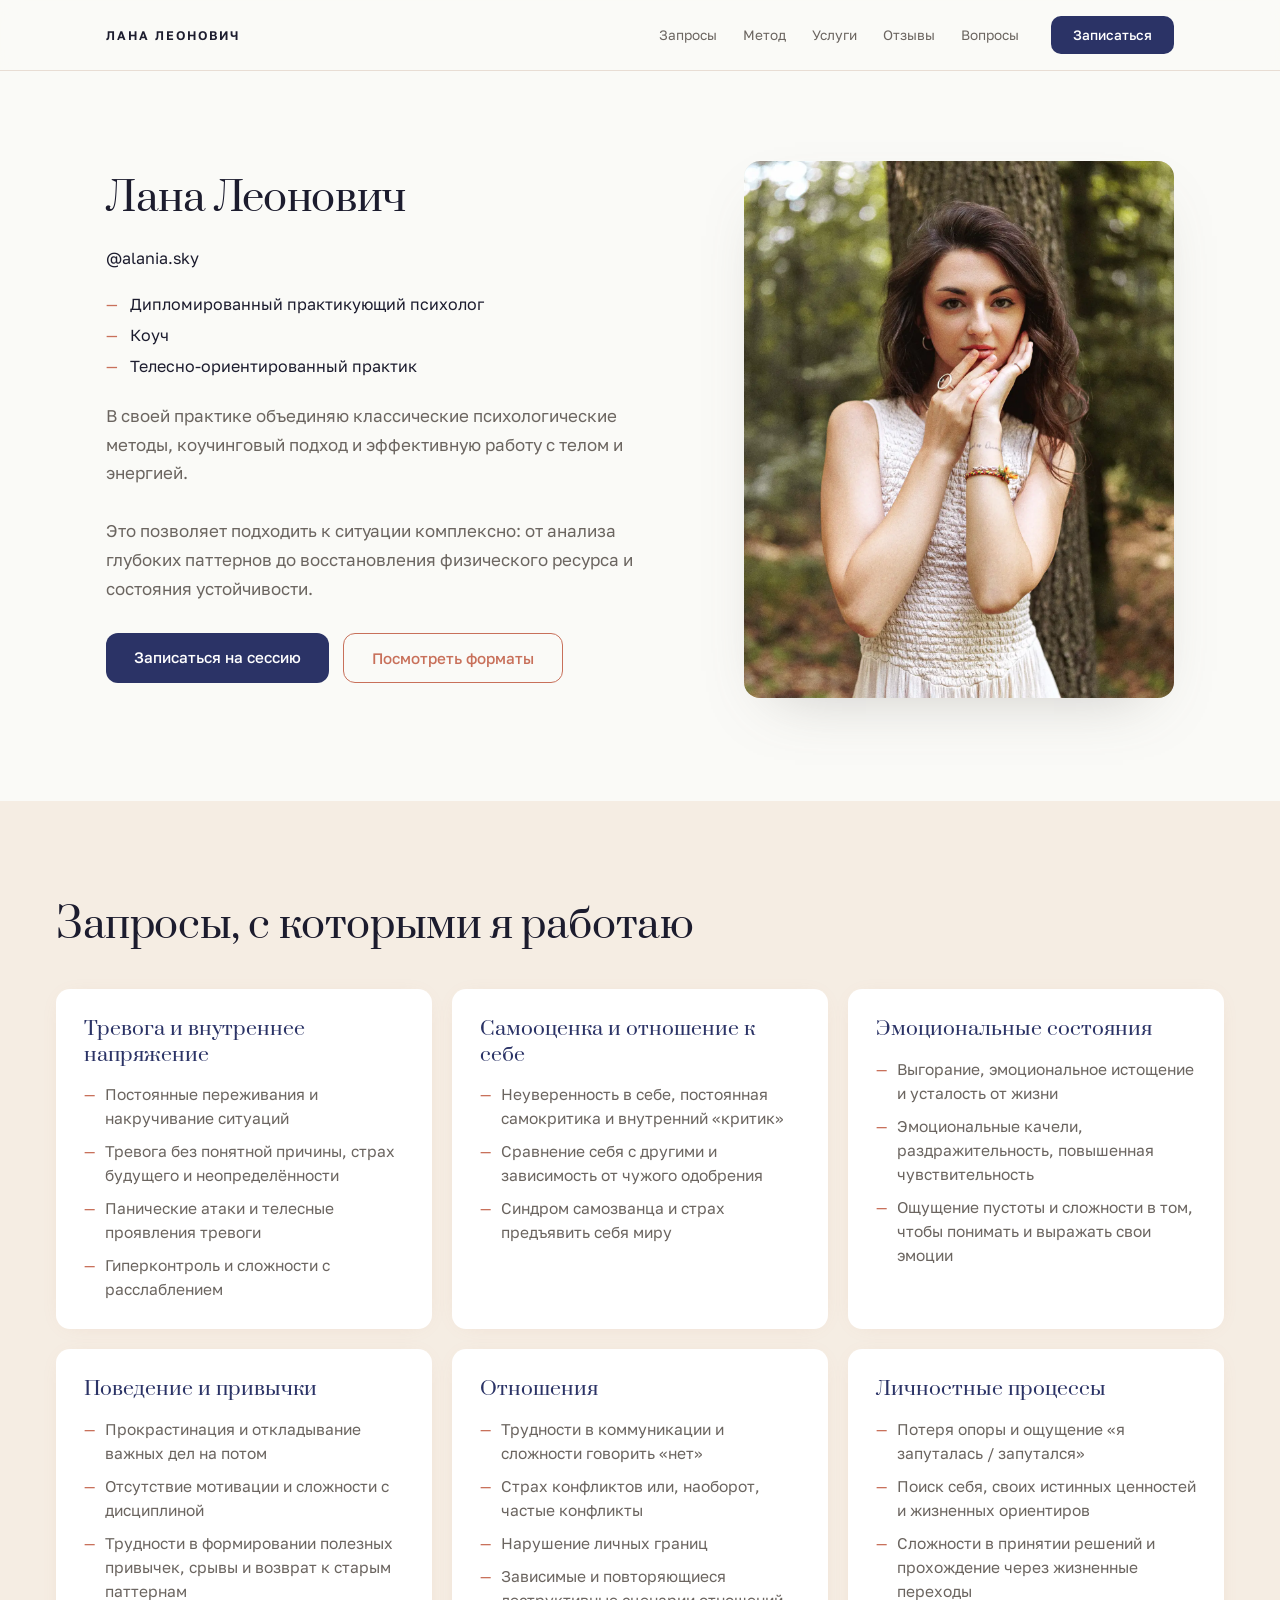
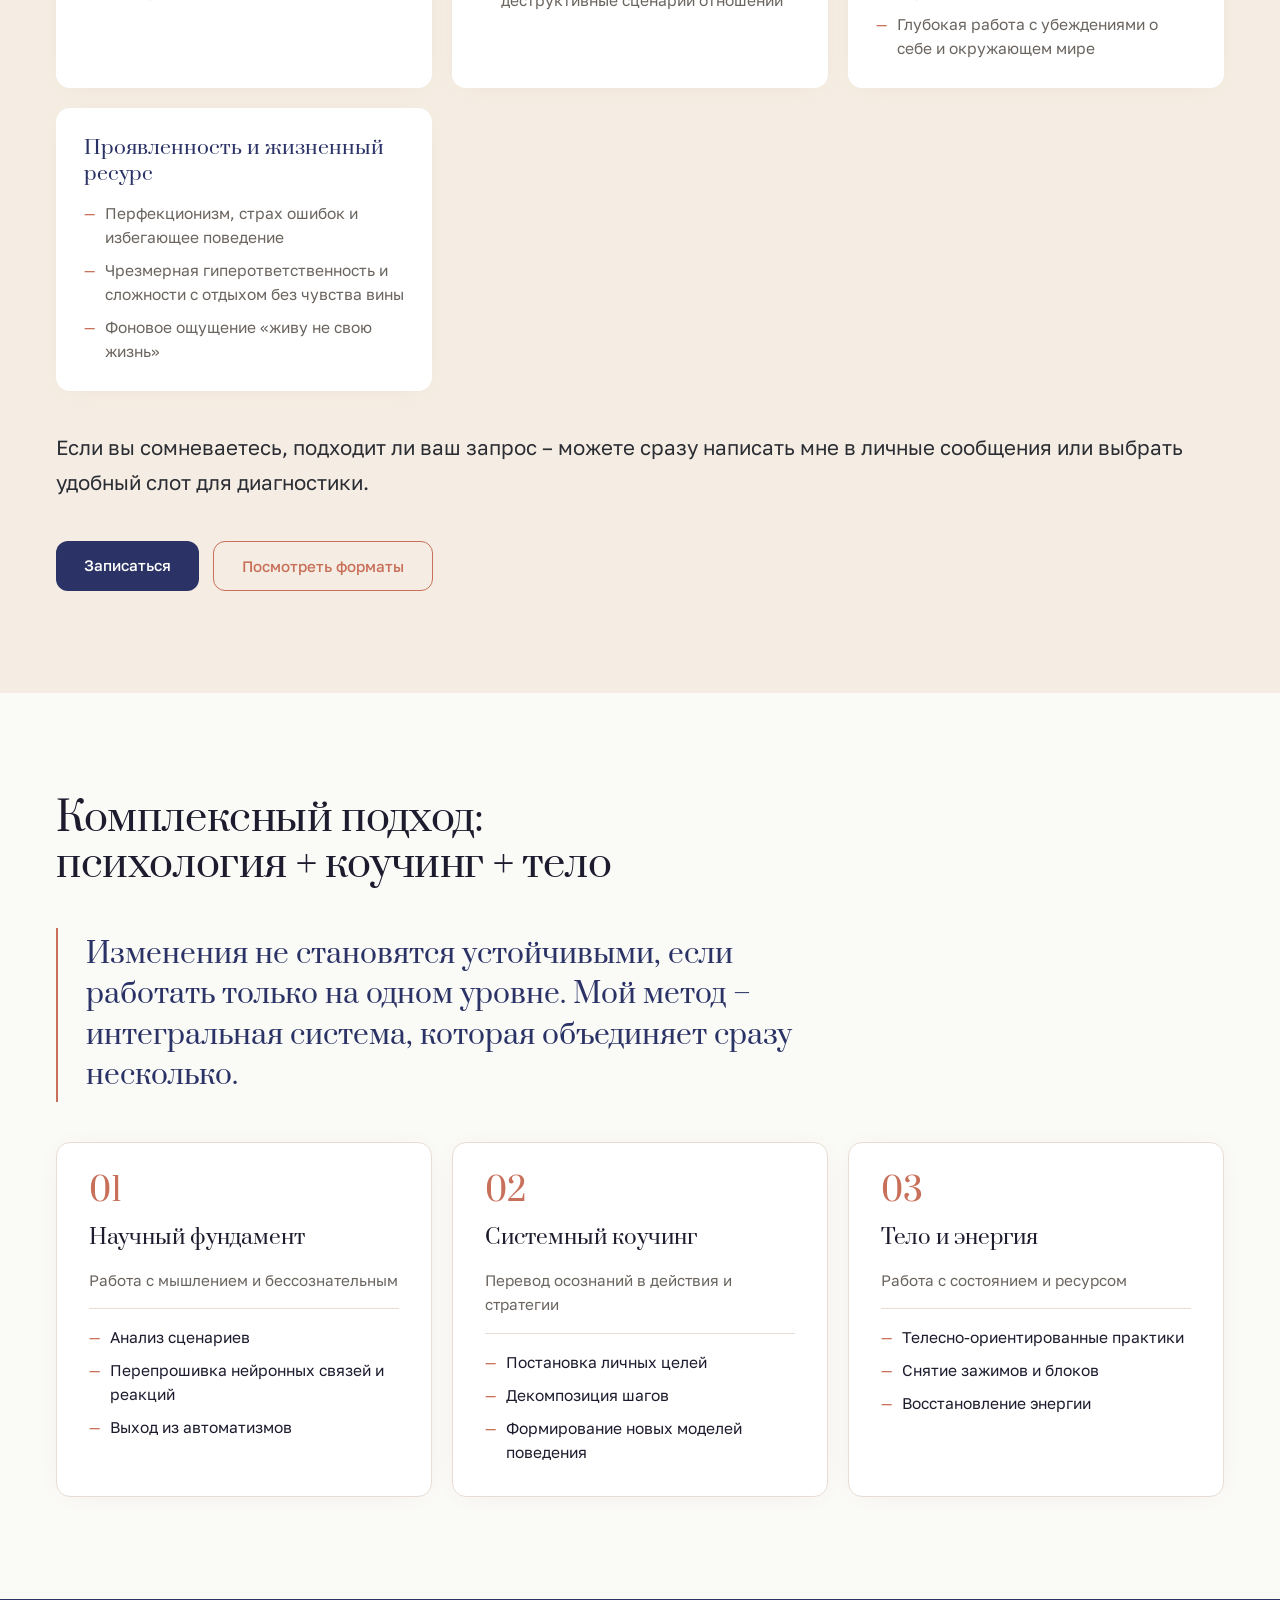
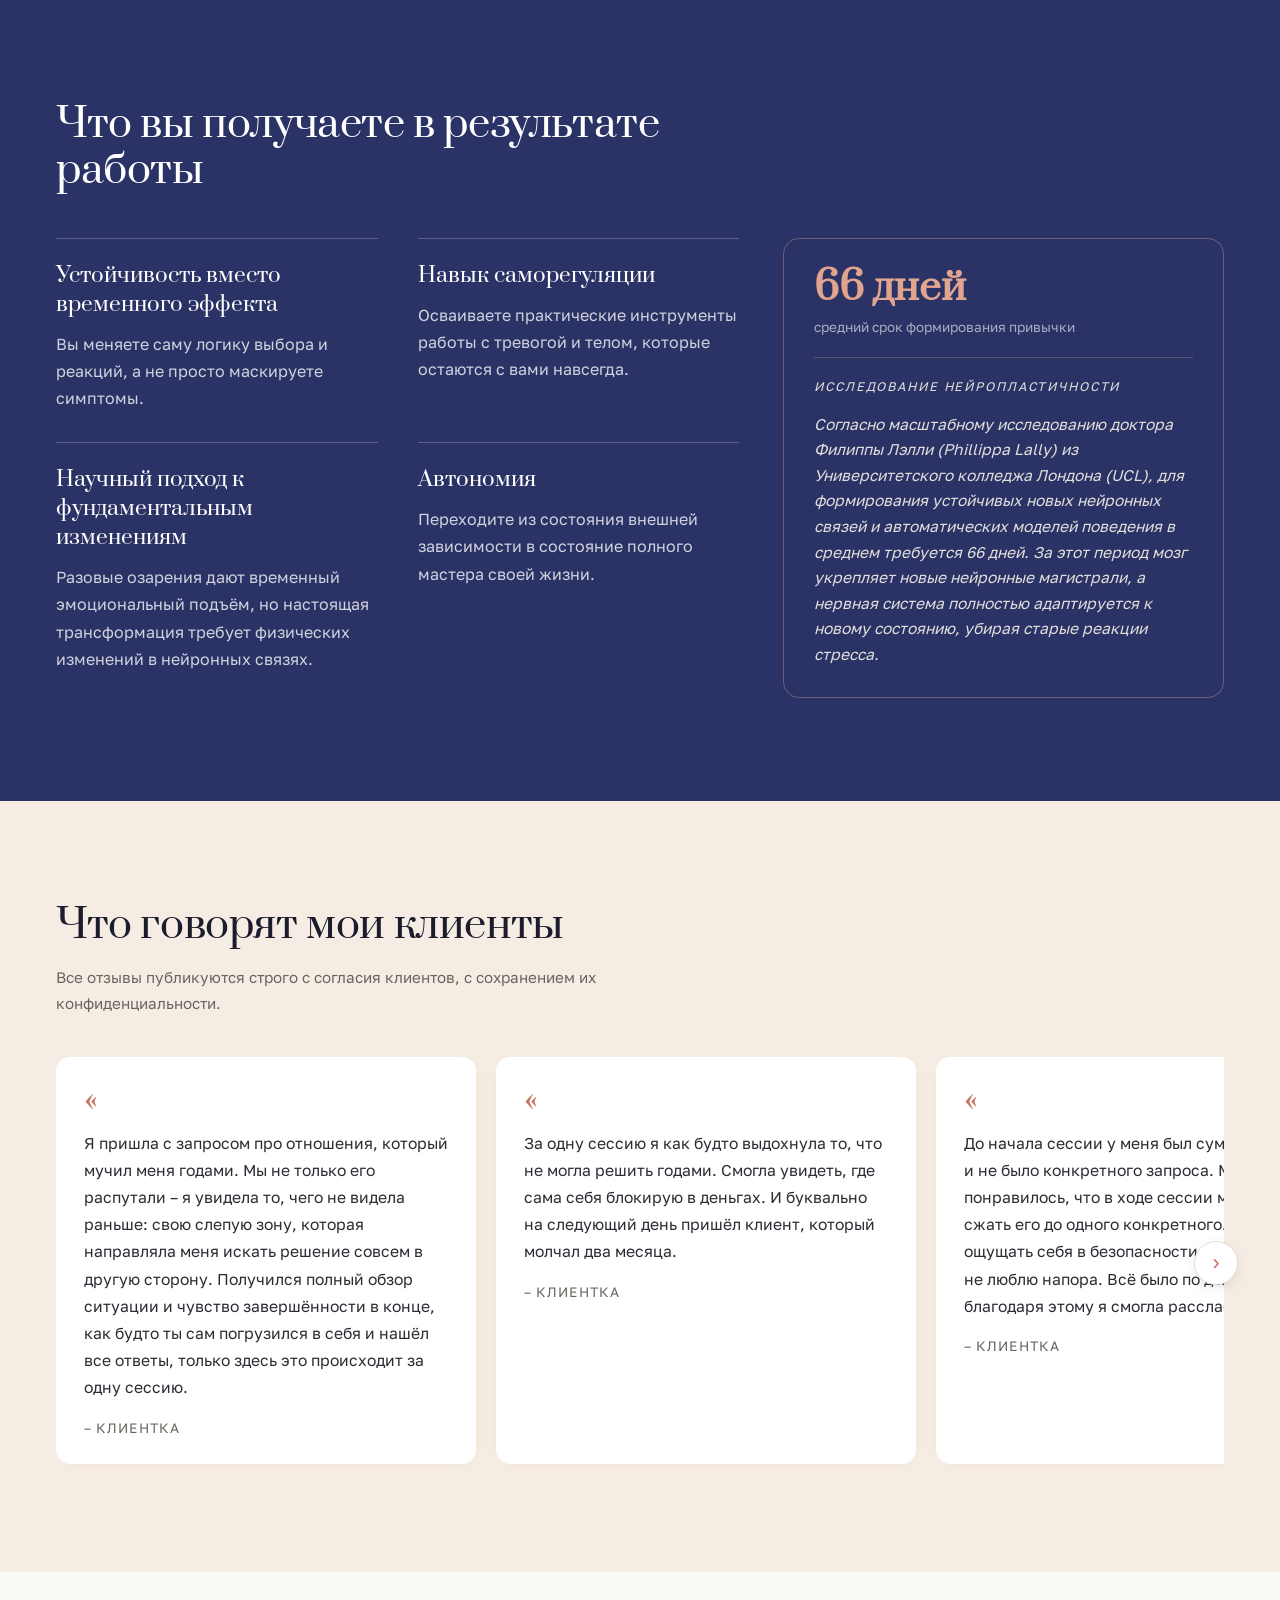
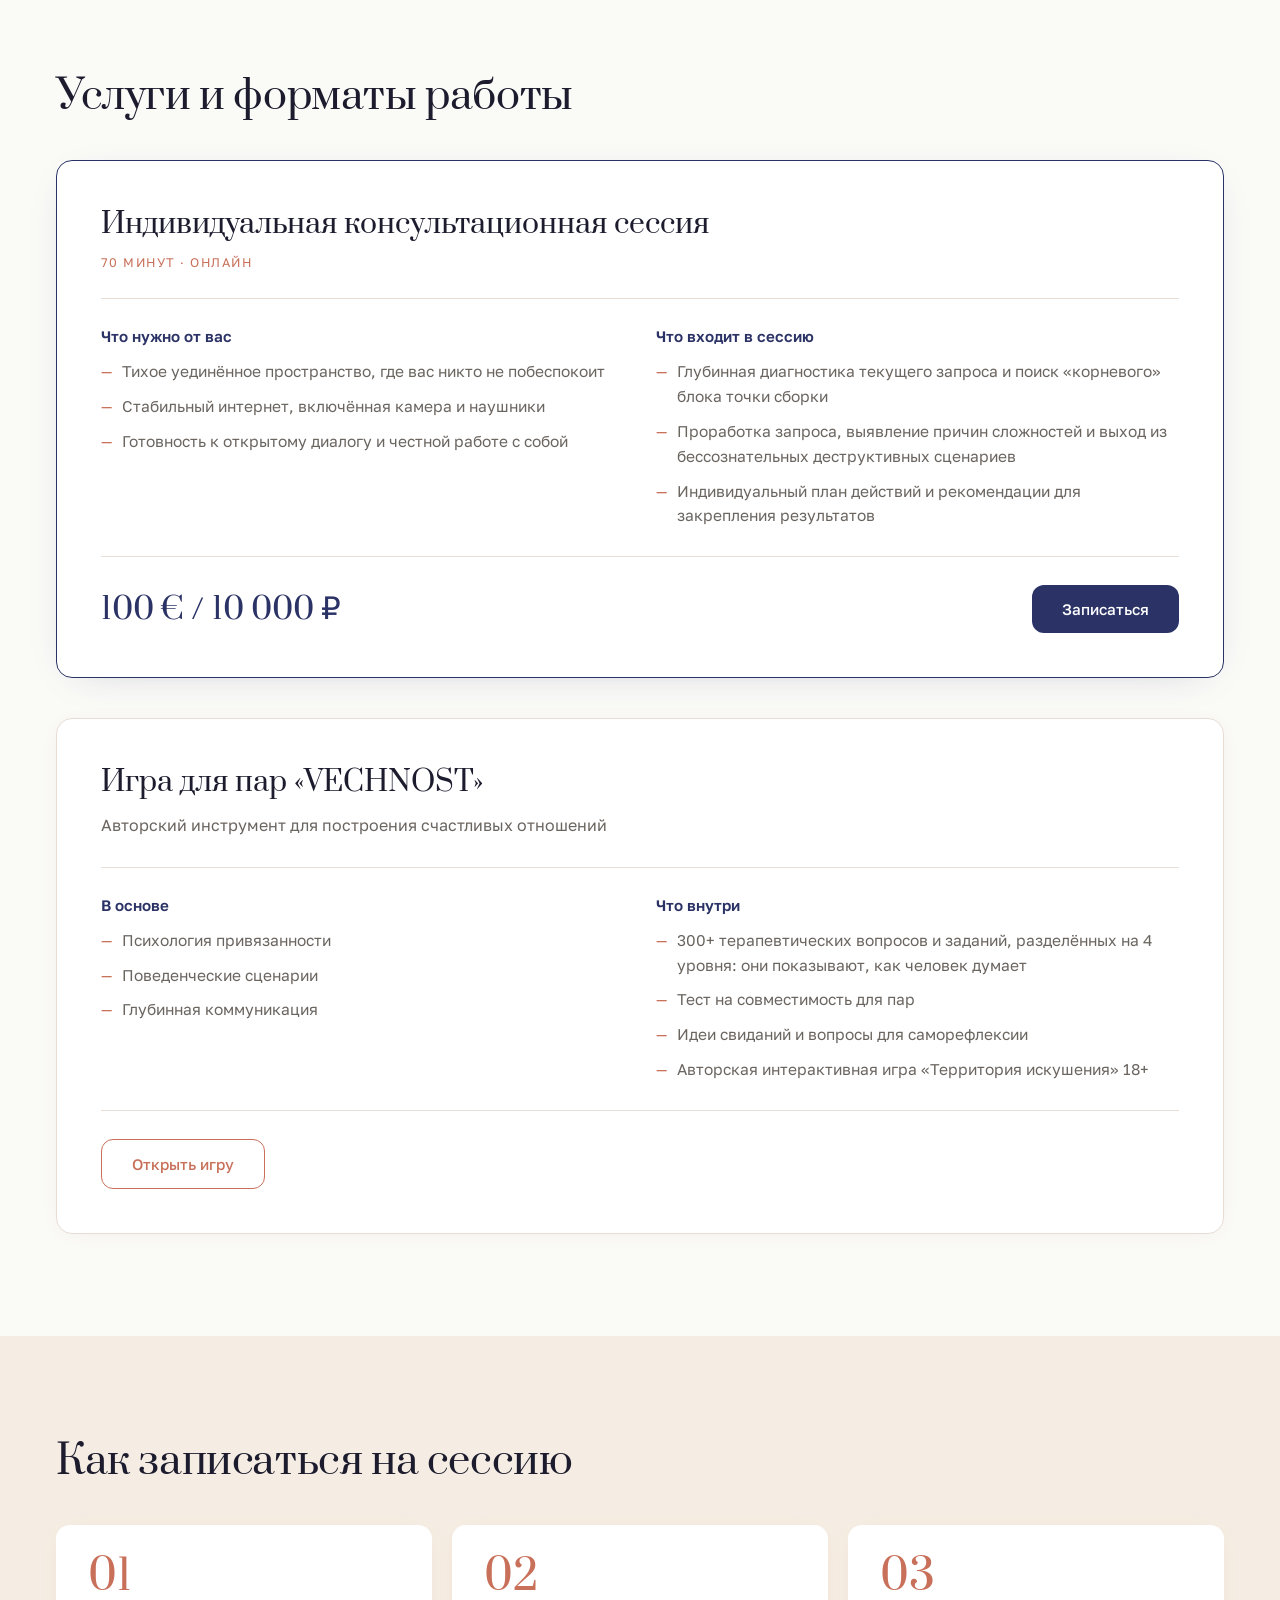
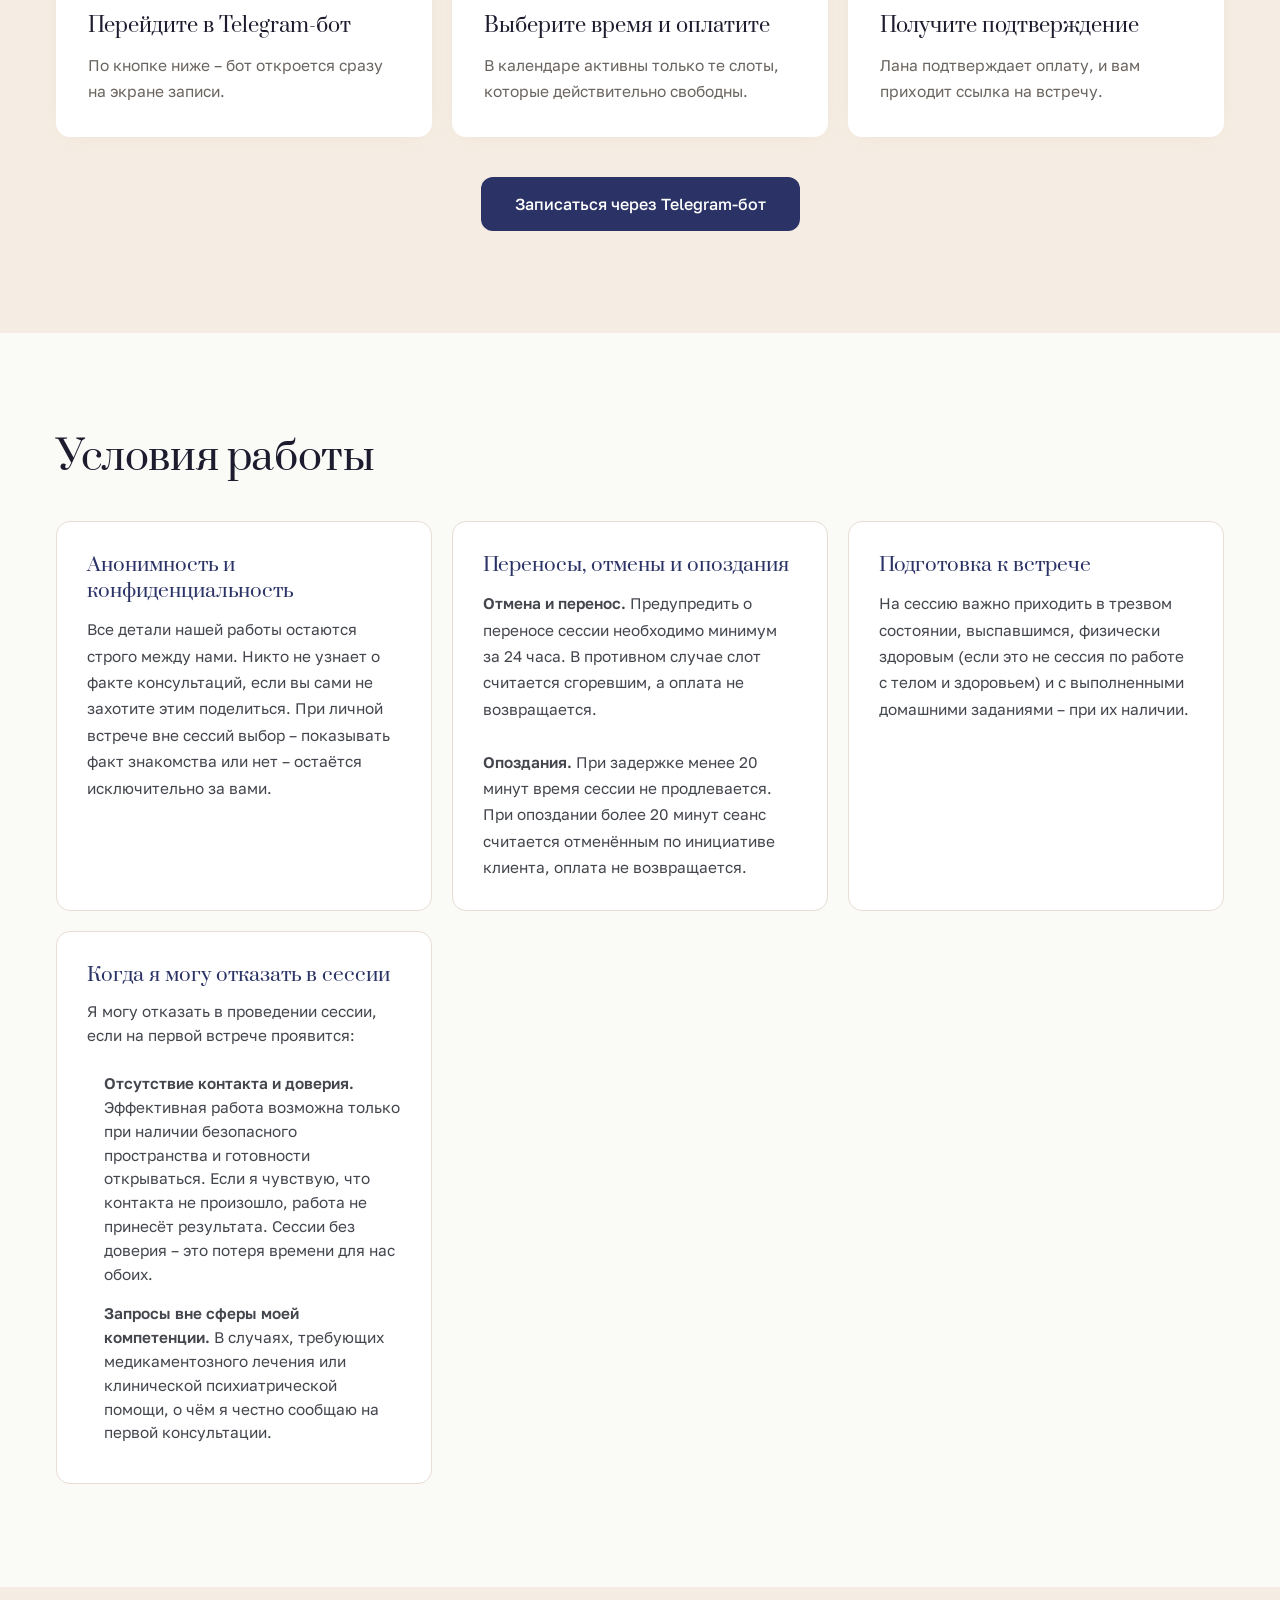
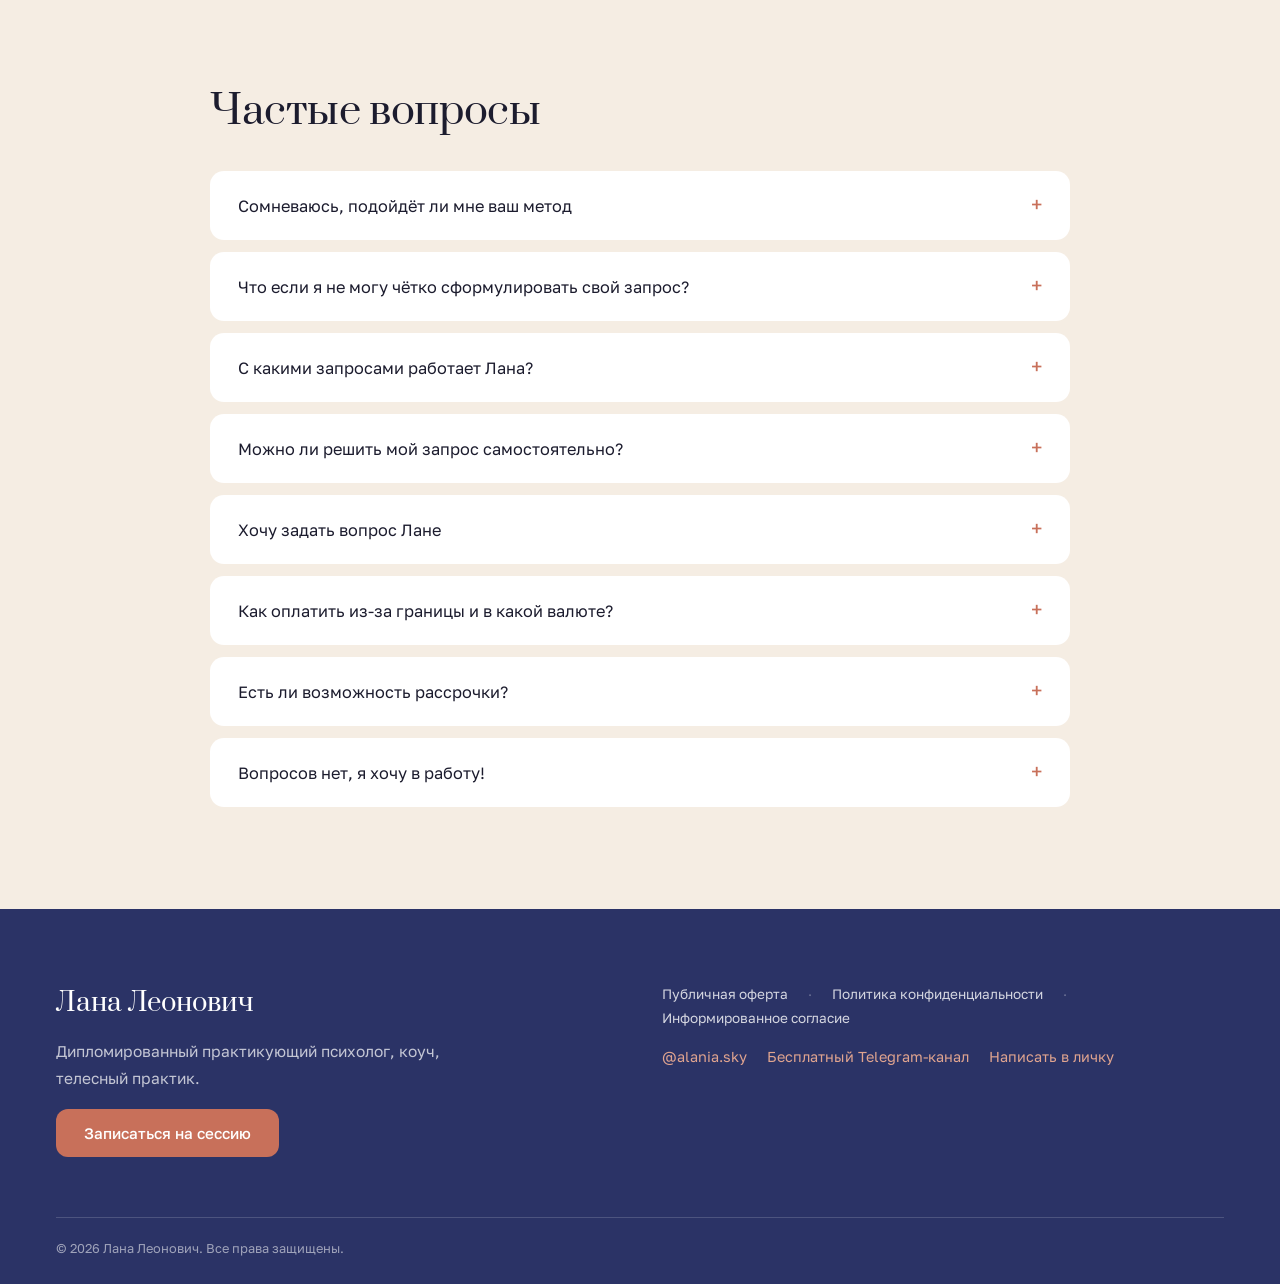
==== commit ea155f5d: "Правки текстов: диагностическая сессия, восьмой вопрос, тире, подпись под 66 1. «установочная сессия" ====
--- a/web/index.html
+++ b/web/index.html
@@ -462,7 +462,7 @@
         <div style="border:1px solid rgba(224,164,143,0.38);border-radius:16px;padding:clamp(22px,2.4vw,30px);display:flex;flex-direction:column;gap:20px">
             <div>
               <span style="display:block;font-family:'Prata',Georgia,serif;font-size:2.4rem;color:#E0A48F;line-height:1"><b>66 дней</b></span>
-              <p style="margin:10px 0 0;font-size:0.85rem;line-height:1.5;color:rgba(255,255,255,0.6)">средний срок формирования привычки<br>(Исследование Университетского колледжа Лондона)</p>
+              <p style="margin:10px 0 0;font-size:0.85rem;line-height:1.5;color:rgba(255,255,255,0.6)">средний срок формирования привычки</p>
             </div>
             <div style="border-top:1px solid rgba(224,164,143,0.28);padding-top:20px">
               <p style="margin:0 0 0.9rem;font-size:0.78rem;letter-spacing:0.15em;text-transform:uppercase;color:rgba(234,232,226,0.95);font-style:italic;line-height:1.5">Исследование нейропластичности</p>
@@ -638,7 +638,7 @@
         <div style="border:1px solid #E8DDD4;border-radius:14px;padding:30px;display:flex;flex-direction:column;gap:12px;background:#fff">
           <h3 style="font-family:'Prata',Georgia,serif;font-size:1.2rem;color:#2B3366">Когда я могу отказать в сессии</h3>
           <ul style="display:flex;flex-direction:column;gap:10px;font-size:0.97rem;line-height:1.6;color:#6B6560">
-            <li style="display:flex;gap:10px"><span style="color: rgb(200, 112, 90);"><p style="margin: 0px 0px 1.05em; font-size: 0.96rem; line-height: 1.55; color: rgb(67, 70, 77);">Я могу отказать в проведении сессии, если на первой встрече проявится:</p><ul style="margin: 0.9rem 0px 0px; color: rgb(42, 45, 51); font-size: 17.2px;"><li style="font-size: 0.96rem; line-height: 1.55; color: rgb(67, 70, 77); position: relative; padding: 0.5rem 0px 0.5rem 1.05rem;"><span style="font-weight: 600;">Отсутствие контакта и доверия.</span> Эффективная работа возможна только при наличии безопасного пространства и готовности открываться. Если я чувствую, что контакта не произошло, работа не принесёт результата. Сессии без доверия – это потеря времени для нас обоих.</li><li style="font-size: 0.96rem; line-height: 1.55; color: rgb(67, 70, 77); position: relative; padding: 0.5rem 0px 0.5rem 1.05rem;"><span style="font-weight: 600;">Запросы вне сферы моей компетенции.</span> В случаях, требующих медикаментозного лечения или клинической психиатрической помощи, – о чём я честно сообщаю на первой консультации.</li></ul></span></li>
+            <li style="display:flex;gap:10px"><span style="color: rgb(200, 112, 90);"><p style="margin: 0px 0px 1.05em; font-size: 0.96rem; line-height: 1.55; color: rgb(67, 70, 77);">Я могу отказать в проведении сессии, если на первой встрече проявится:</p><ul style="margin: 0.9rem 0px 0px; color: rgb(42, 45, 51); font-size: 17.2px;"><li style="font-size: 0.96rem; line-height: 1.55; color: rgb(67, 70, 77); position: relative; padding: 0.5rem 0px 0.5rem 1.05rem;"><span style="font-weight: 600;">Отсутствие контакта и доверия.</span> Эффективная работа возможна только при наличии безопасного пространства и готовности открываться. Если я чувствую, что контакта не произошло, работа не принесёт результата. Сессии без доверия – это потеря времени для нас обоих.</li><li style="font-size: 0.96rem; line-height: 1.55; color: rgb(67, 70, 77); position: relative; padding: 0.5rem 0px 0.5rem 1.05rem;"><span style="font-weight: 600;">Запросы вне сферы моей компетенции.</span> В случаях, требующих медикаментозного лечения или клинической психиатрической помощи, о чём я честно сообщаю на первой консультации.</li></ul></span></li>
             
           </ul>
         </div>
@@ -654,7 +654,7 @@
       <div style="display:flex;flex-direction:column;gap:12px">
         <details class="faq-item" name="faq">
           <summary>Сомневаюсь, подойдёт ли мне ваш метод</summary>
-          <div style="padding:0 28px 24px;font-size:0.97rem;line-height:1.7;color:#6B6560"><p style="margin:0 0 0.9em">Главное преимущество моего подхода в его гибкости и ориентации на базовые механизмы работы нервной системы. Мой метод – это не жёсткая абстрактная схема, а интеграция академической психологии, коучинга и телесной практики.</p><p style="margin:0 0 0.9em">Мозг и нервная система всех людей функционируют по единым законам нейропластичности, но путь решения всегда подбирается индивидуально.</p><p style="margin:0 0 0.9em">Почему вы можете быть уверены в безопасности и эффективности:</p><ul style="margin:0 0 0.9em;padding:0;list-style:none;display:flex;flex-direction:column;gap:10px"><li style="display:flex;gap:10px"><span style="color:#C8705A">—</span><span><b style="color:#1C1C2E">Метод адаптируется под вас, а не наоборот:</b> если вам сложно говорить о чувствах, мы начнём с телесных реакций или логического анализа сценариев. Если вам нужно сначала всё обдумать и зайти через логическое понимание – подключим коучинговые инструменты и работу с состоянием.</span></li><li style="display:flex;gap:10px"><span style="color:#C8705A">—</span><span><b style="color:#1C1C2E">Я работаю с глубокими причинами, а не с симптомами:</b> даже если ваш запрос кажется необычным или запутанным, в его основе всегда лежат базовые психологические и телесные зажимы. Работа ведётся на уровне первопричин, поэтому метод универсален для большинства жизненных ситуаций.</span></li><li style="display:flex;gap:10px"><span style="color:#C8705A">—</span><span><b style="color:#1C1C2E">Вход без рисков через установочную сессию:</b> вам не нужно принимать решение о долгосрочной работе «вслепую». На первой диагностической встрече мы подробно разбираем вашу ситуацию. Если я пойму, что ваш запрос эффективнее проработать у специалиста другого профиля (например, смежного медицинского направления), я честно и открыто скажу вам об этом и порекомендую проверенных коллег.</span></li></ul><p style="margin:0 0 0">Лучший способ проверить – зайти на первую сессию и составить личное впечатление о контакте и методе.</p></div>
+          <div style="padding:0 28px 24px;font-size:0.97rem;line-height:1.7;color:#6B6560"><p style="margin:0 0 0.9em">Главное преимущество моего подхода в его гибкости и ориентации на базовые механизмы работы нервной системы. Мой метод – это не жёсткая абстрактная схема, а интеграция академической психологии, коучинга и телесной практики.</p><p style="margin:0 0 0.9em">Мозг и нервная система всех людей функционируют по единым законам нейропластичности, но путь решения всегда подбирается индивидуально.</p><p style="margin:0 0 0.9em">Почему вы можете быть уверены в безопасности и эффективности:</p><ul style="margin:0 0 0.9em;padding:0;list-style:none;display:flex;flex-direction:column;gap:10px"><li style="display:flex;gap:10px"><span style="color:#C8705A">—</span><span><b style="color:#1C1C2E">Метод адаптируется под вас, а не наоборот:</b> если вам сложно говорить о чувствах, мы начнём с телесных реакций или логического анализа сценариев. Если вам нужно сначала всё обдумать и зайти через логическое понимание – подключим коучинговые инструменты и работу с состоянием.</span></li><li style="display:flex;gap:10px"><span style="color:#C8705A">—</span><span><b style="color:#1C1C2E">Я работаю с глубокими причинами, а не с симптомами:</b> даже если ваш запрос кажется необычным или запутанным, в его основе всегда лежат базовые психологические и телесные зажимы. Работа ведётся на уровне первопричин, поэтому метод универсален для большинства жизненных ситуаций.</span></li><li style="display:flex;gap:10px"><span style="color:#C8705A">—</span><span><b style="color:#1C1C2E">Вход без рисков через диагностическую сессию:</b> вам не нужно принимать решение о долгосрочной работе «вслепую». На первой диагностической встрече мы подробно разбираем вашу ситуацию. Если я пойму, что ваш запрос эффективнее проработать у специалиста другого профиля (например, смежного медицинского направления), я честно и открыто скажу вам об этом и порекомендую проверенных коллег.</span></li></ul><p style="margin:0 0 0">Лучший способ проверить – зайти на первую сессию и составить личное впечатление о контакте и методе.</p></div>
         </details>
         <details class="faq-item" name="faq">
           <summary>Что если я не могу чётко сформулировать свой запрос?</summary>
@@ -662,7 +662,7 @@
         </details>
         <details class="faq-item" name="faq">
           <summary>С какими запросами работает Лана?</summary>
-          <div style="padding:0 28px 24px;font-size:0.97rem;line-height:1.7;color:#6B6560"><p style="margin:0 0 0.9em">Я работаю с запросами, требующими глубокой перестройки внутренних состояний.</p><ul style="margin:0 0 0.9em;padding:0;list-style:none;display:flex;flex-direction:column;gap:10px"><li style="display:flex;gap:10px"><span style="color:#C8705A">—</span><span><b style="color:#1C1C2E">Эмоциональная сфера и психофизиология:</b> панические атаки, фоновая тревожность, гиперконтроль, эмоциональное выгорание, депрессивные состояния и упадок сил.</span></li><li style="display:flex;gap:10px"><span style="color:#C8705A">—</span><span><b style="color:#1C1C2E">Самооценка и идентичность:</b> синдром самозванца, жёсткая самокритика, поиск себя, выход из повторяющихся деструктивных сценариев.</span></li><li style="display:flex;gap:10px"><span style="color:#C8705A">—</span><span><b style="color:#1C1C2E">Отношения и границы:</b> сложности в коммуникации, зависимые паттерны, страх проявленности и конфликтов.</span></li><li style="display:flex;gap:10px"><span style="color:#C8705A">—</span><span><b style="color:#1C1C2E">Реализация и автономия:</b> потеря ориентиров, сложности в принятии решений, переход на новый уровень доходов и пробивание «стеклянного потолка».</span></li></ul><p style="margin:0 0 0">Чтобы понять, смогу ли я быть вам полезна, мы проводим установочную сессию – важный этап, где я оцениваю ваш запрос, текущее состояние и подбираю наиболее безопасный и эффективный формат работы.</p></div>
+          <div style="padding:0 28px 24px;font-size:0.97rem;line-height:1.7;color:#6B6560"><p style="margin:0 0 0.9em">Я работаю с запросами, требующими глубокой перестройки внутренних состояний.</p><ul style="margin:0 0 0.9em;padding:0;list-style:none;display:flex;flex-direction:column;gap:10px"><li style="display:flex;gap:10px"><span style="color:#C8705A">—</span><span><b style="color:#1C1C2E">Эмоциональная сфера и психофизиология:</b> панические атаки, фоновая тревожность, гиперконтроль, эмоциональное выгорание, депрессивные состояния и упадок сил.</span></li><li style="display:flex;gap:10px"><span style="color:#C8705A">—</span><span><b style="color:#1C1C2E">Самооценка и идентичность:</b> синдром самозванца, жёсткая самокритика, поиск себя, выход из повторяющихся деструктивных сценариев.</span></li><li style="display:flex;gap:10px"><span style="color:#C8705A">—</span><span><b style="color:#1C1C2E">Отношения и границы:</b> сложности в коммуникации, зависимые паттерны, страх проявленности и конфликтов.</span></li><li style="display:flex;gap:10px"><span style="color:#C8705A">—</span><span><b style="color:#1C1C2E">Реализация и автономия:</b> потеря ориентиров, сложности в принятии решений, переход на новый уровень доходов и пробивание «стеклянного потолка».</span></li></ul><p style="margin:0 0 0">Чтобы понять, смогу ли я быть вам полезна, мы проводим диагностическую сессию – важный этап, где я оцениваю ваш запрос, текущее состояние и подбираю наиболее безопасный и эффективный формат работы.</p></div>
         </details>
         <details class="faq-item" name="faq">
           <summary>Можно ли решить мой запрос самостоятельно?</summary>
@@ -679,6 +679,10 @@
         <details class="faq-item" name="faq">
           <summary>Есть ли возможность рассрочки?</summary>
           <div style="padding:0 28px 24px;font-size:0.97rem;line-height:1.7;color:#6B6560"><p style="margin:0 0 0.9em">Нет, я не работаю с форматами рассрочек.</p><p style="margin:0 0 0">Оплата услуг производится в полном объёме перед бронированием слота в календаре.</p></div>
+        </details>
+        <details class="faq-item" name="faq">
+          <summary>Вопросов нет, я хочу в работу!</summary>
+          <div style="padding:0 28px 24px;font-size:0.97rem;line-height:1.7;color:#6B6560"><p style="margin:0 0 0.9em">Для записи перейдите в Telegram-бот, выберите интересующий вас формат и удобное время в календаре. После подтверждения оплаты вам придут все детали и ссылка на встречу.</p><p style="margin:0"><a href="https://t.me/alania_sky_bot?start=site" target="_blank" rel="noopener" style="color:#C8705A;font-weight:500">Перейти в Telegram-бот ⇥</a></p></div>
         </details>
       </div>
     </div>
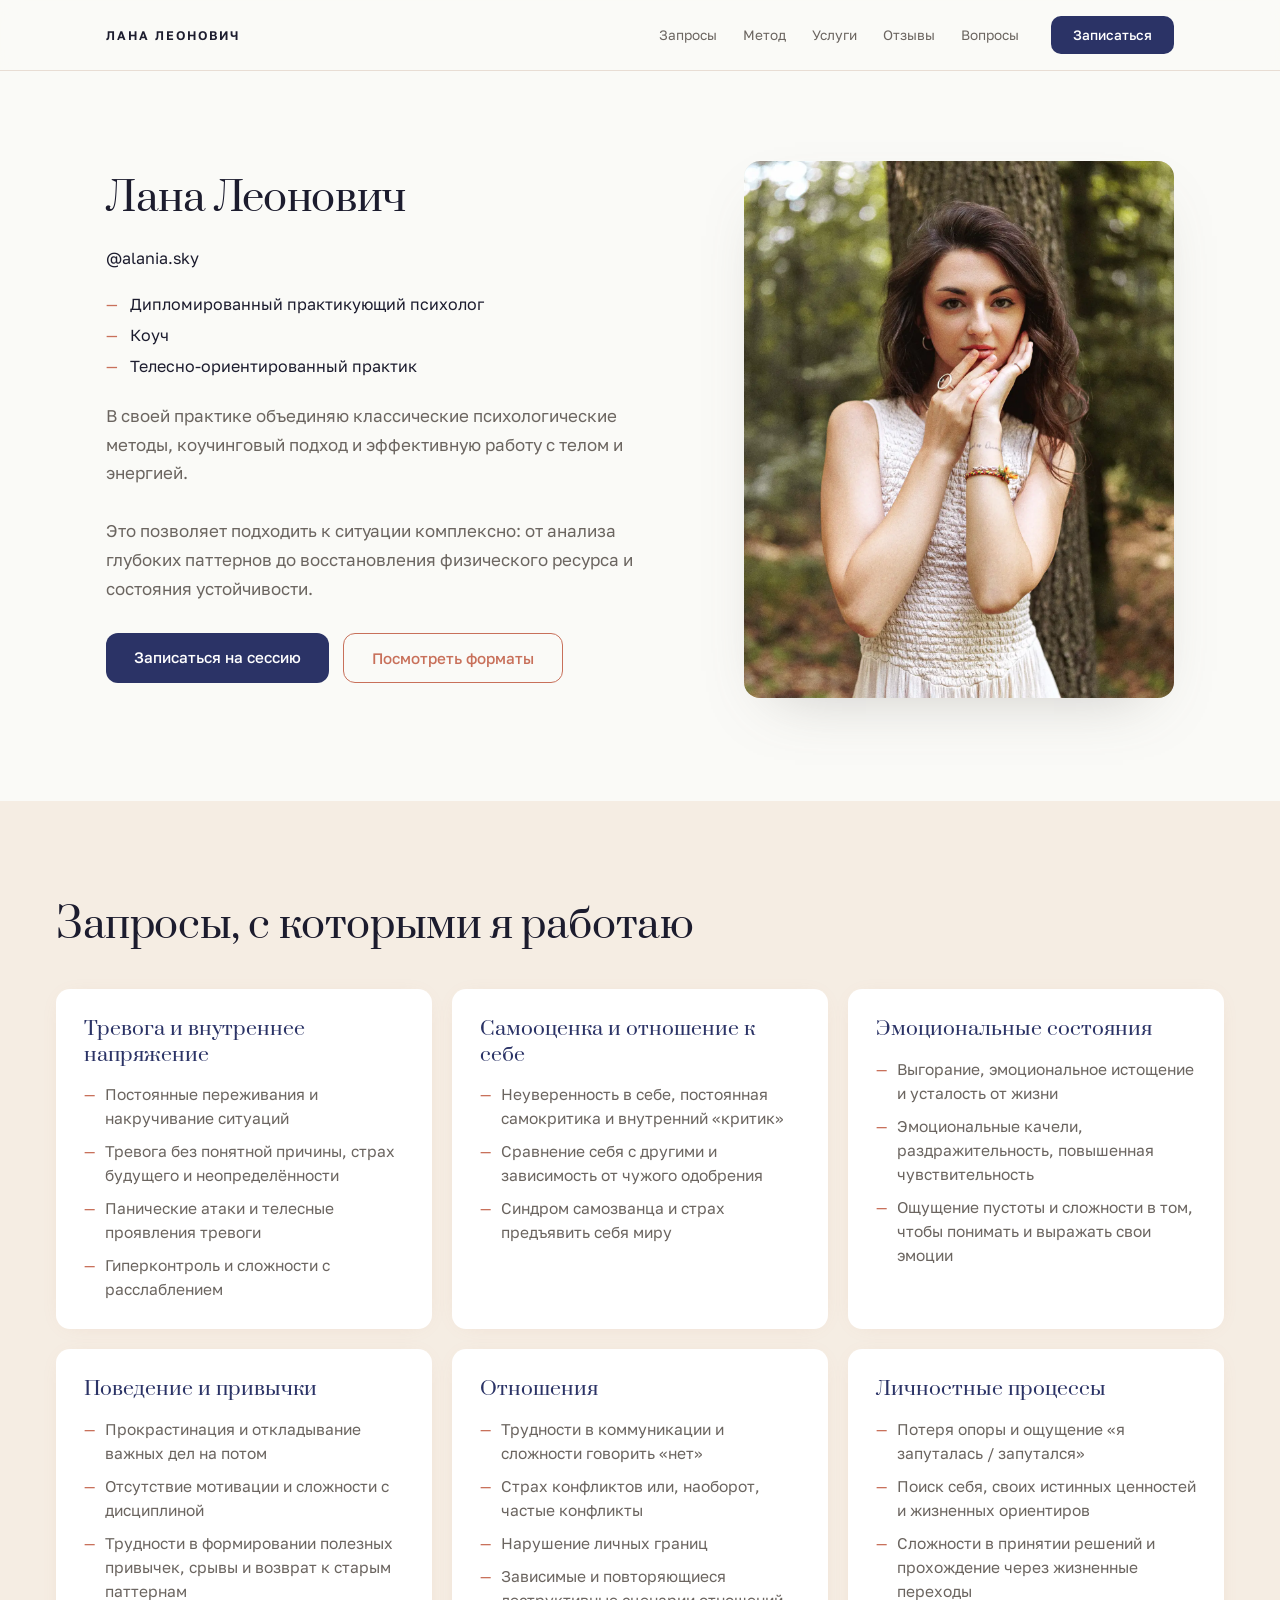
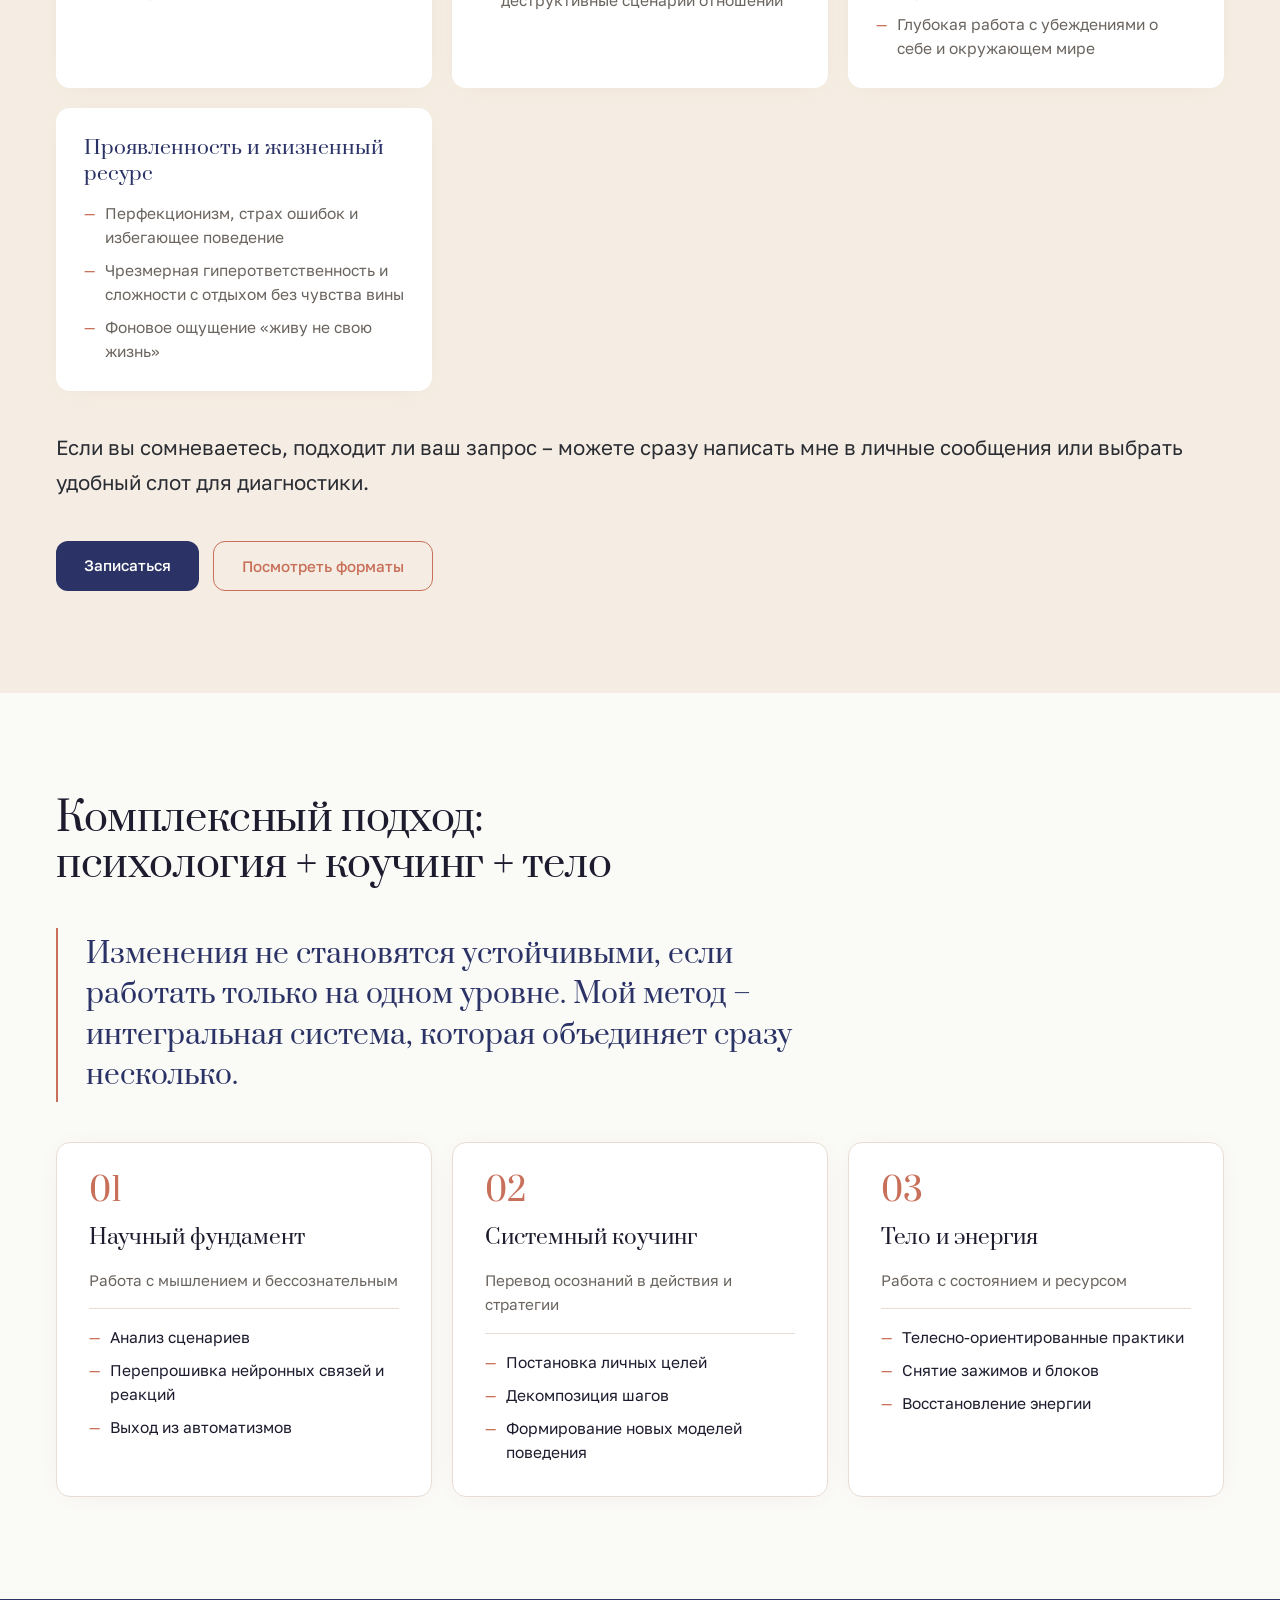
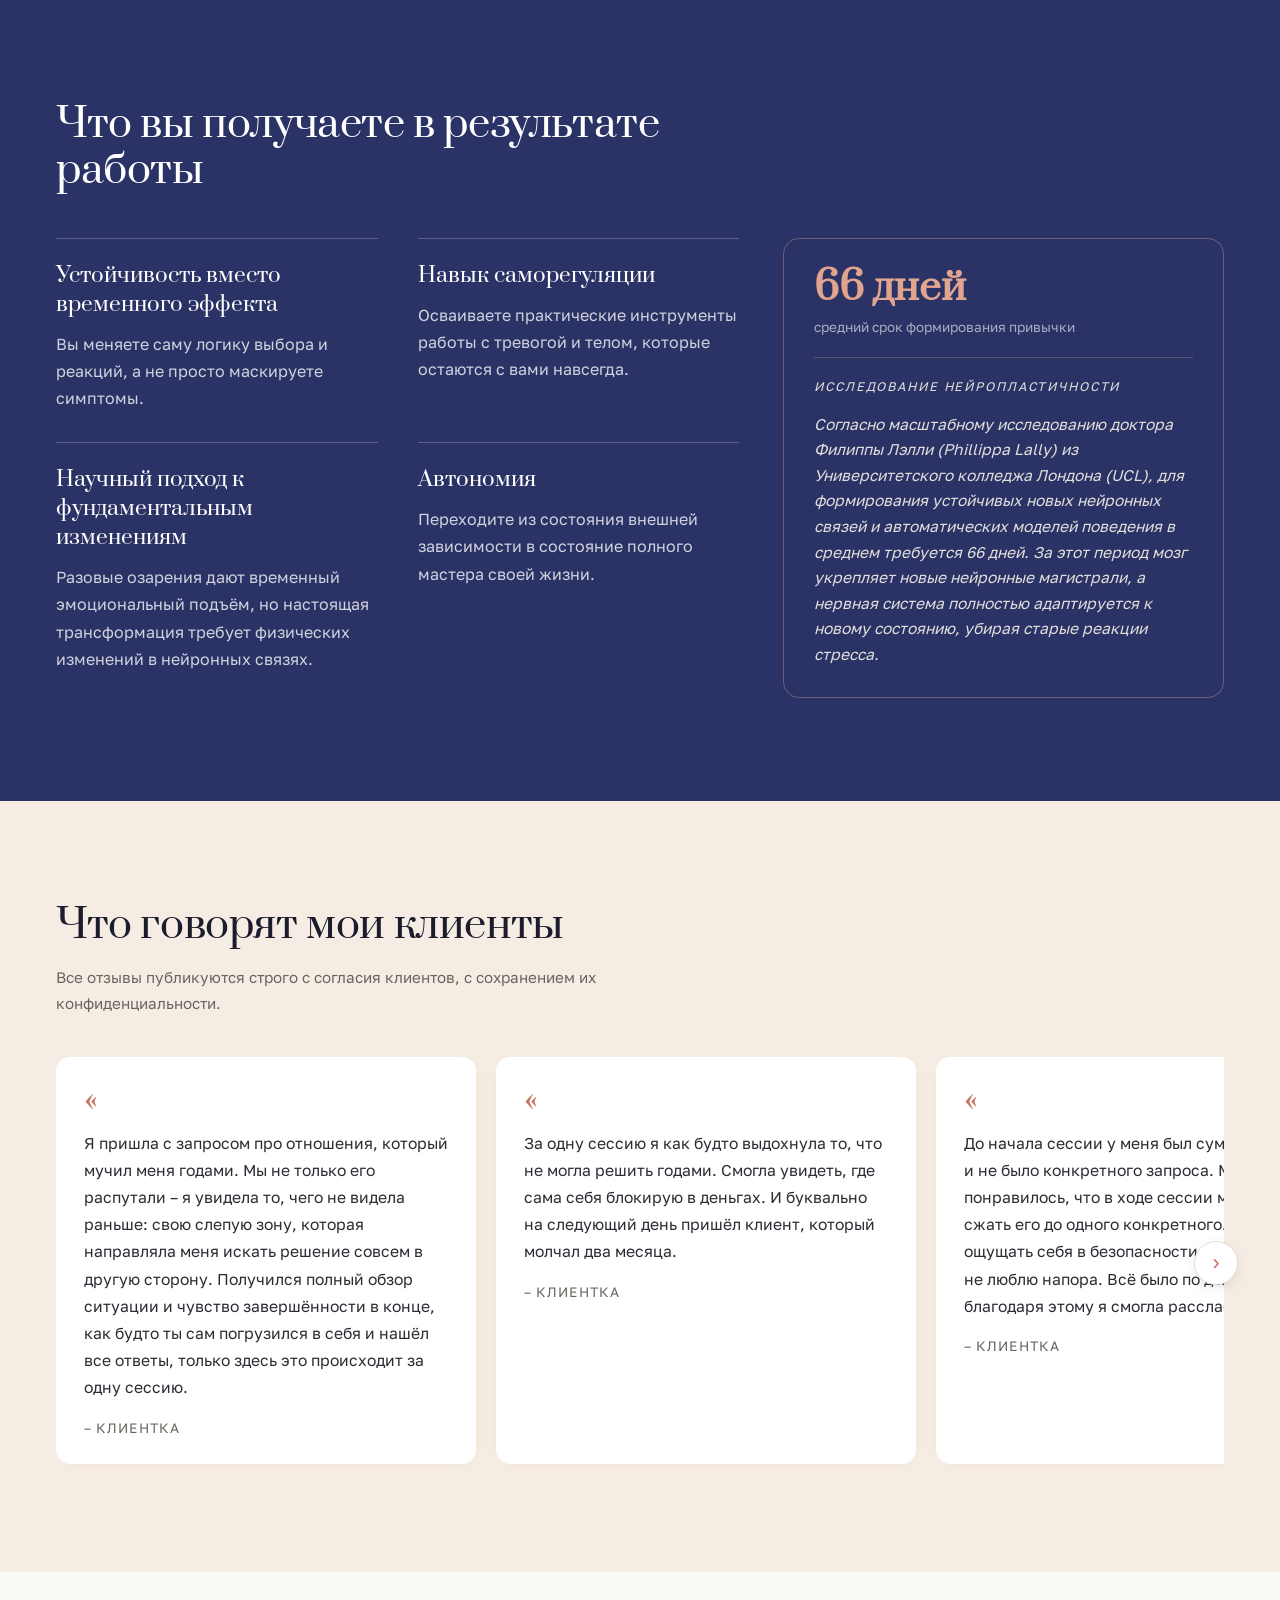
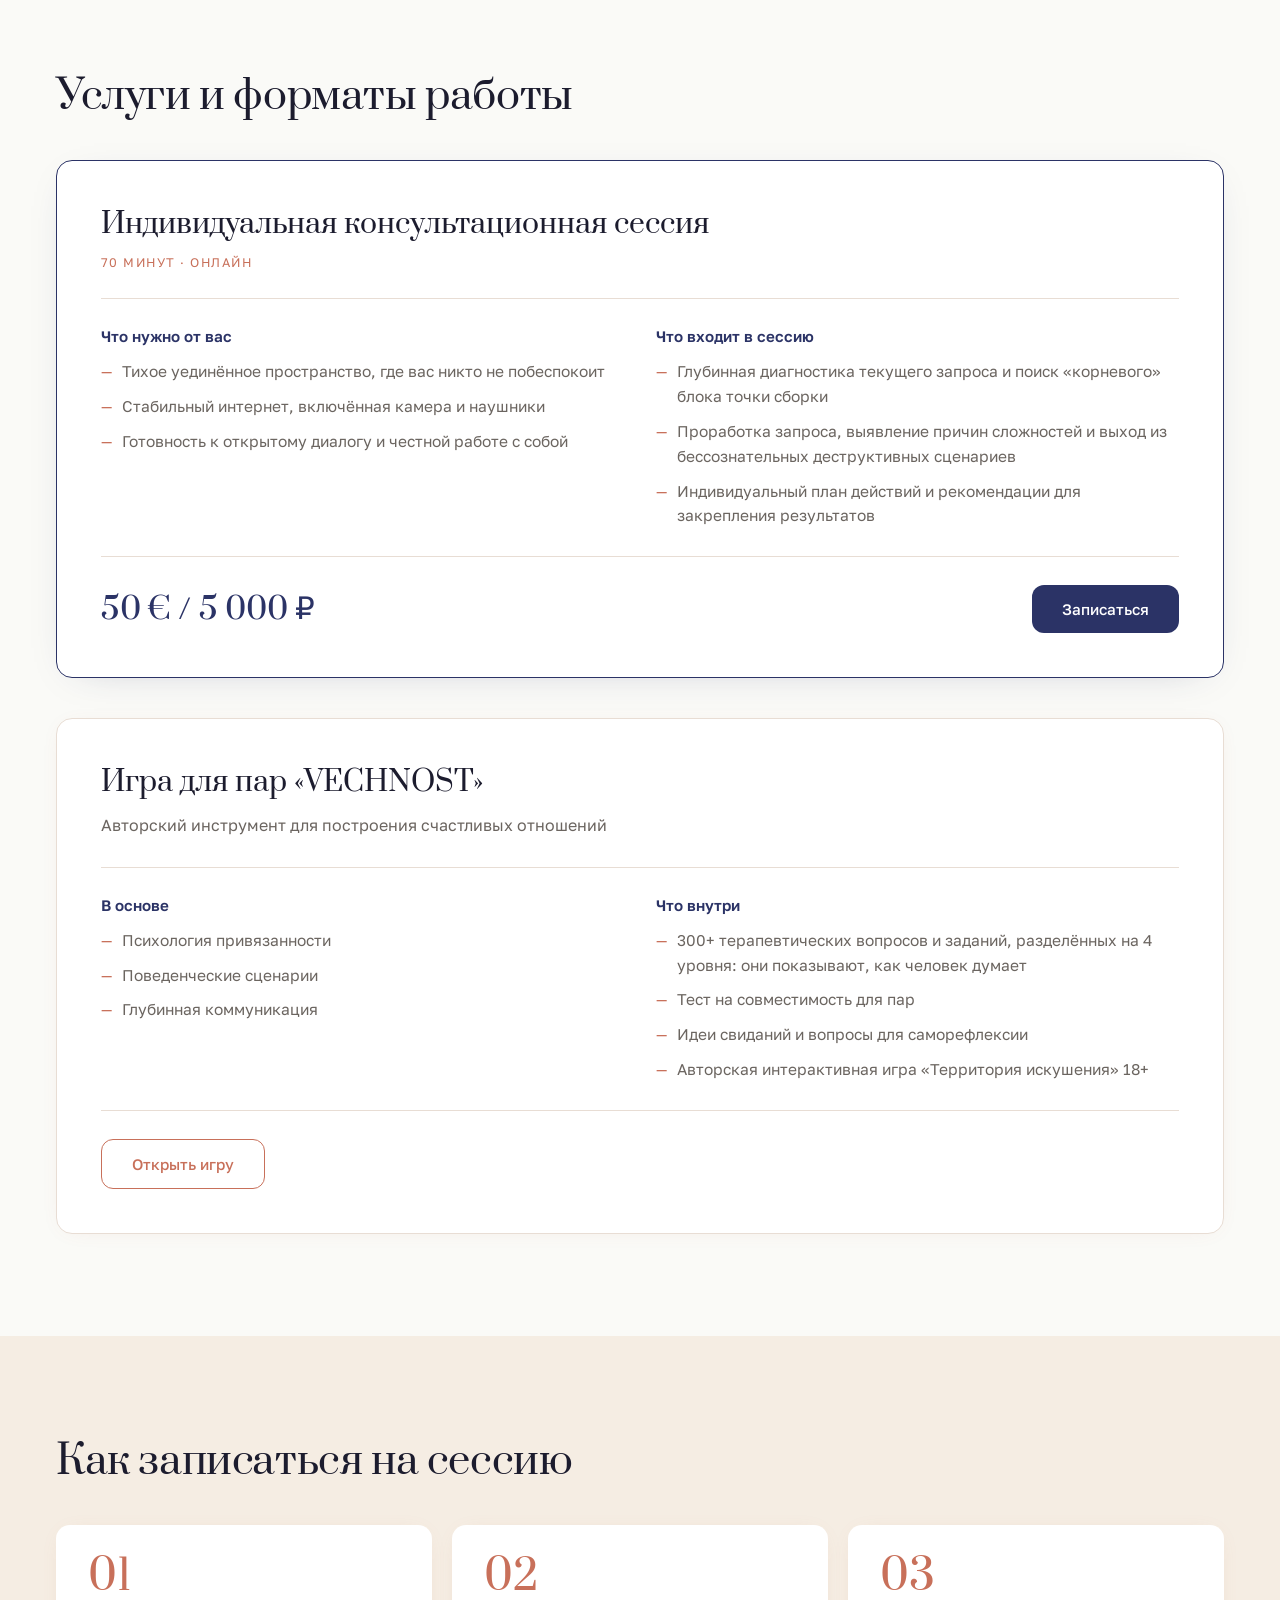
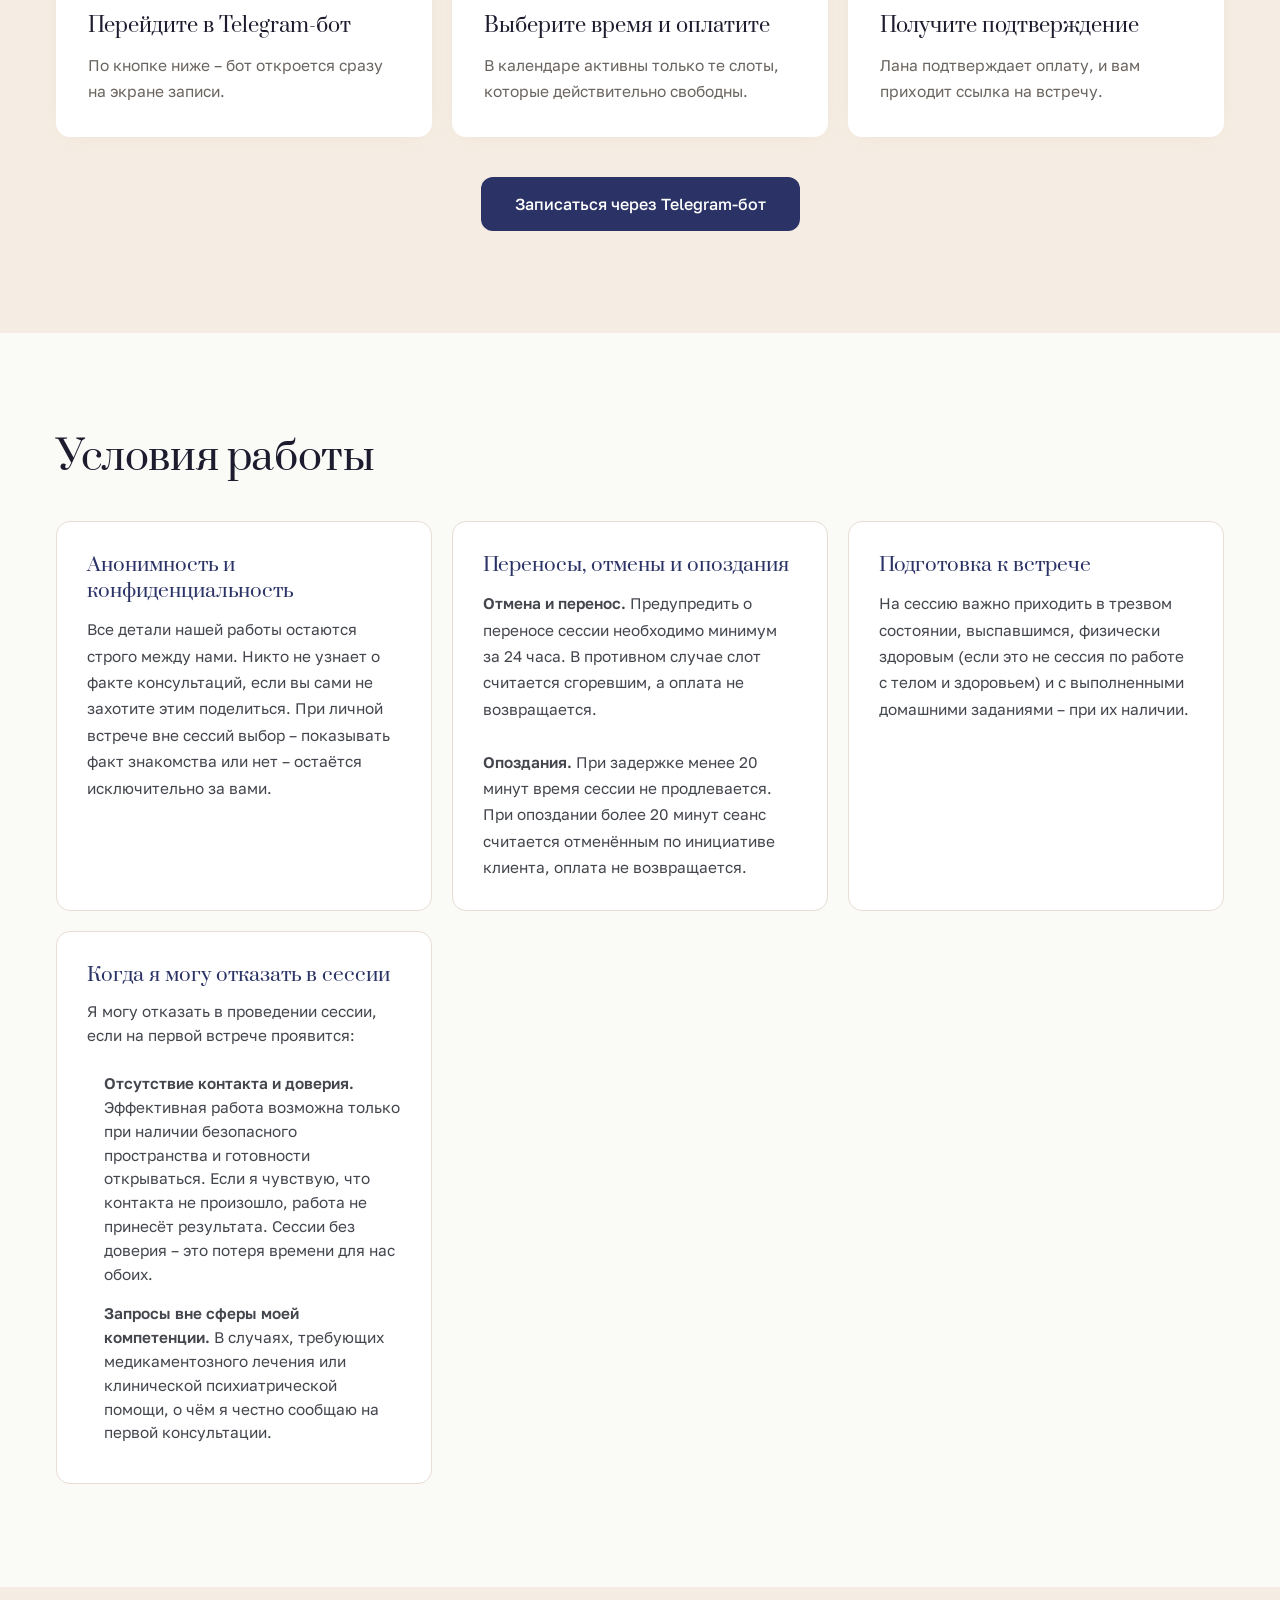
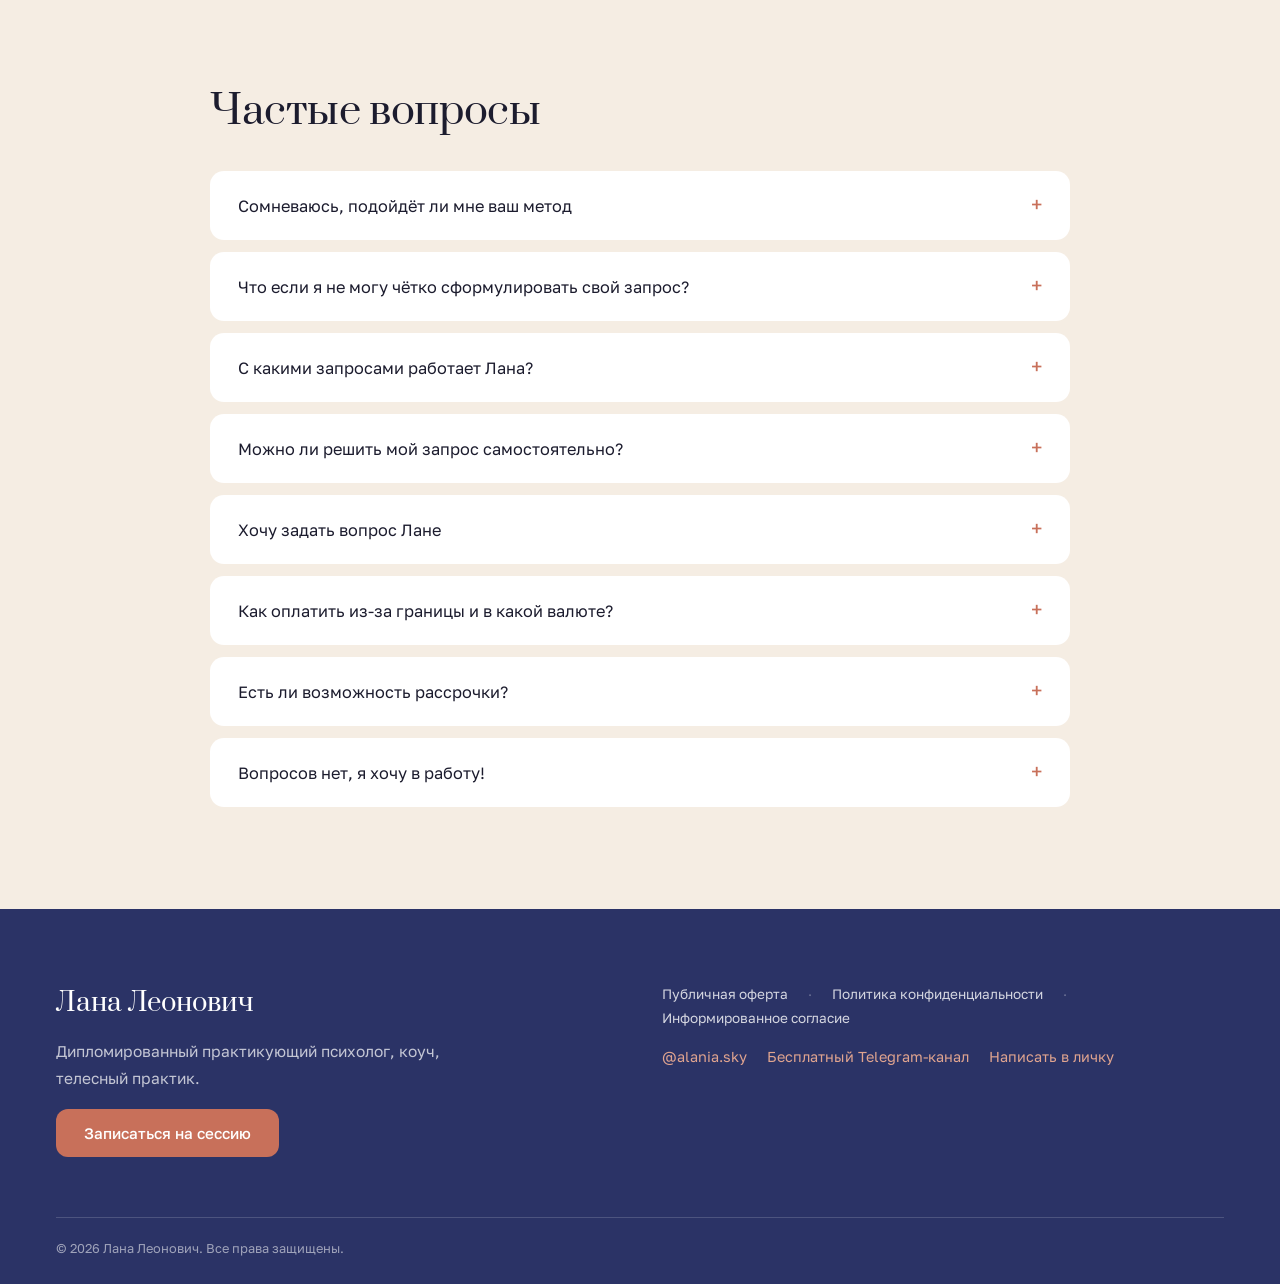
==== commit 1675ccfb: "Цена консультации: 100 € → 50 € Пропорционально пересчитаны все три валюты: - PRICE_TEXT: 50 € / 500" ====
--- a/web/index.html
+++ b/web/index.html
@@ -553,7 +553,7 @@
           </div>
         </div>
         <div style="display:flex;flex-wrap:wrap;align-items:center;justify-content:space-between;gap:20px;border-top:1px solid #E8DDD4;padding-top:28px">
-          <span style="font-family:'Prata',Georgia,serif;font-size:clamp(1.5rem,2.4vw,2rem);color:#2B3366">100 € / 10 000 ₽</span>
+          <span style="font-family:'Prata',Georgia,serif;font-size:clamp(1.5rem,2.4vw,2rem);color:#2B3366">50 € / 5 000 ₽</span>
           <a href="https://t.me/alania_sky_bot?start=site" target="_blank" rel="noopener" style="background:#2B3366;color:#fff;padding:15px 30px;border-radius:12px;font-size:0.95rem;font-weight:500;transition:background 0.25s ease" class="btn-accent">Записаться</a>
         </div>
       </div>
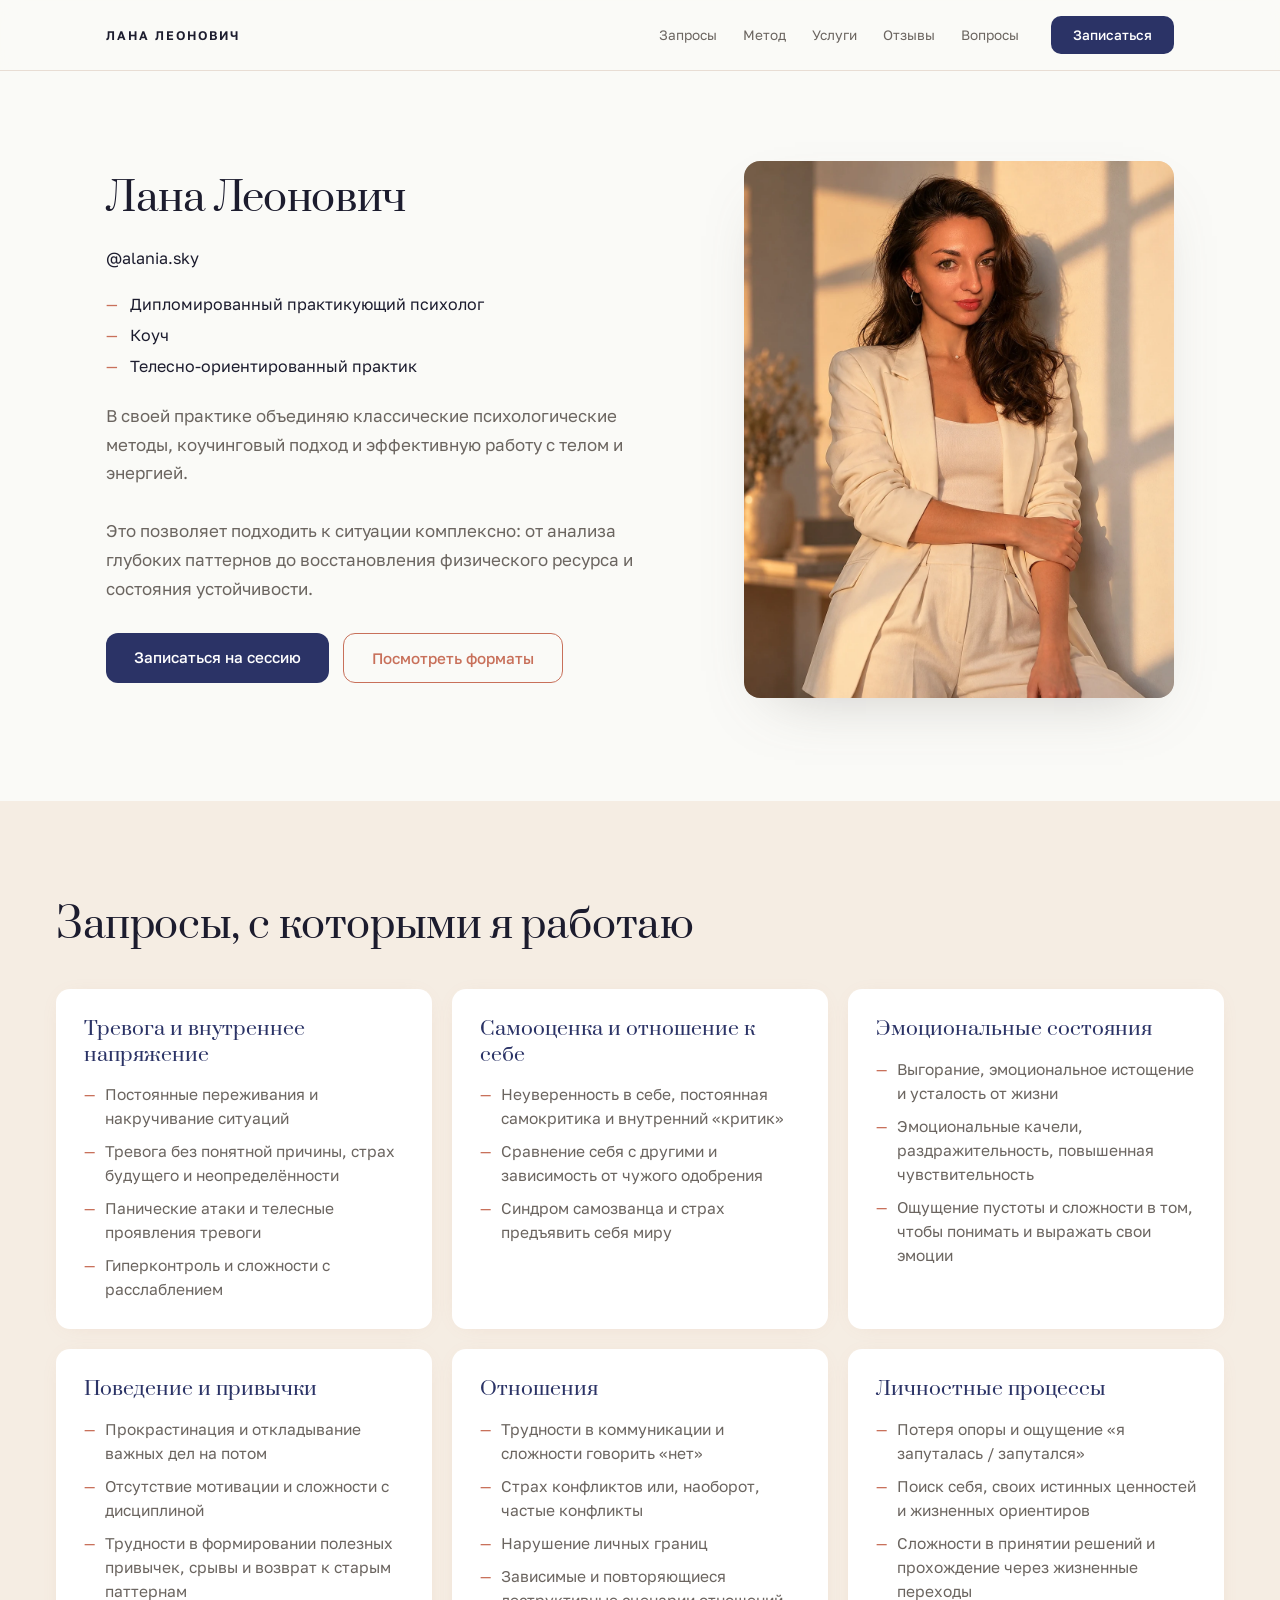
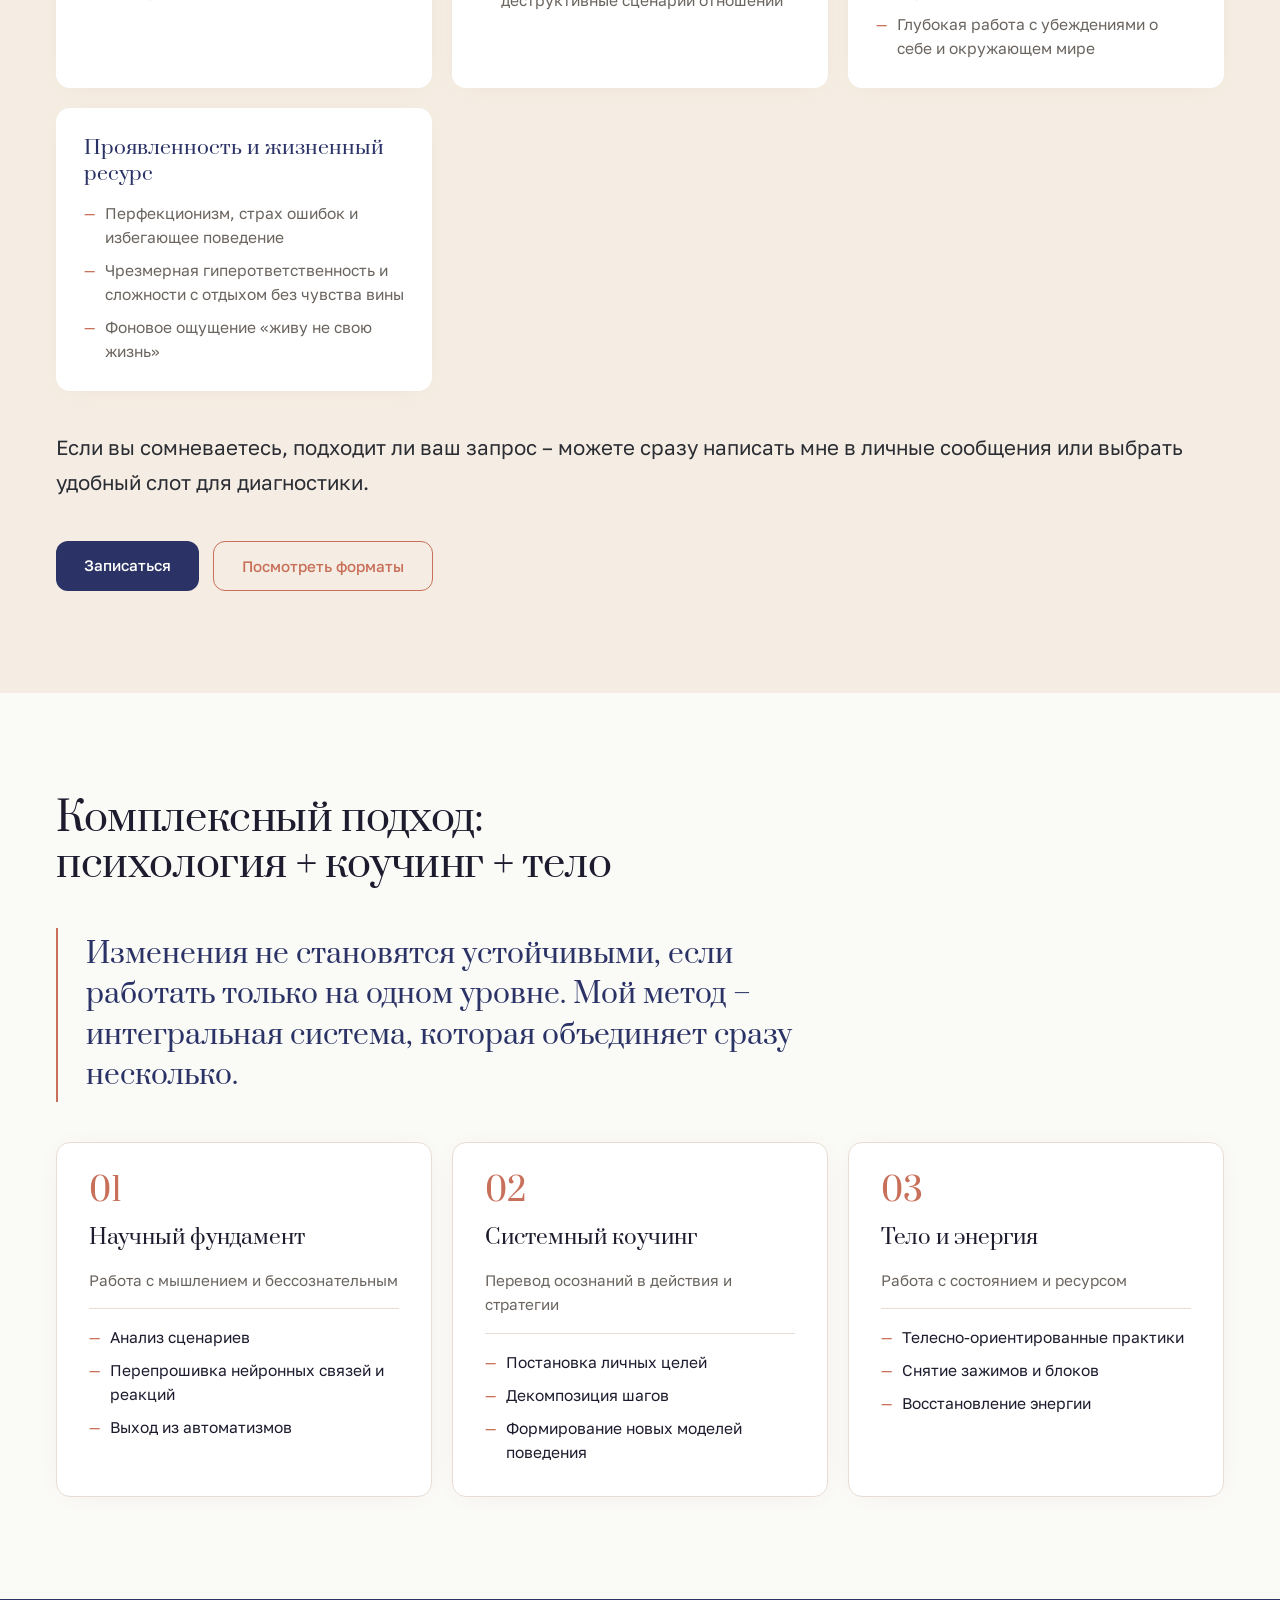
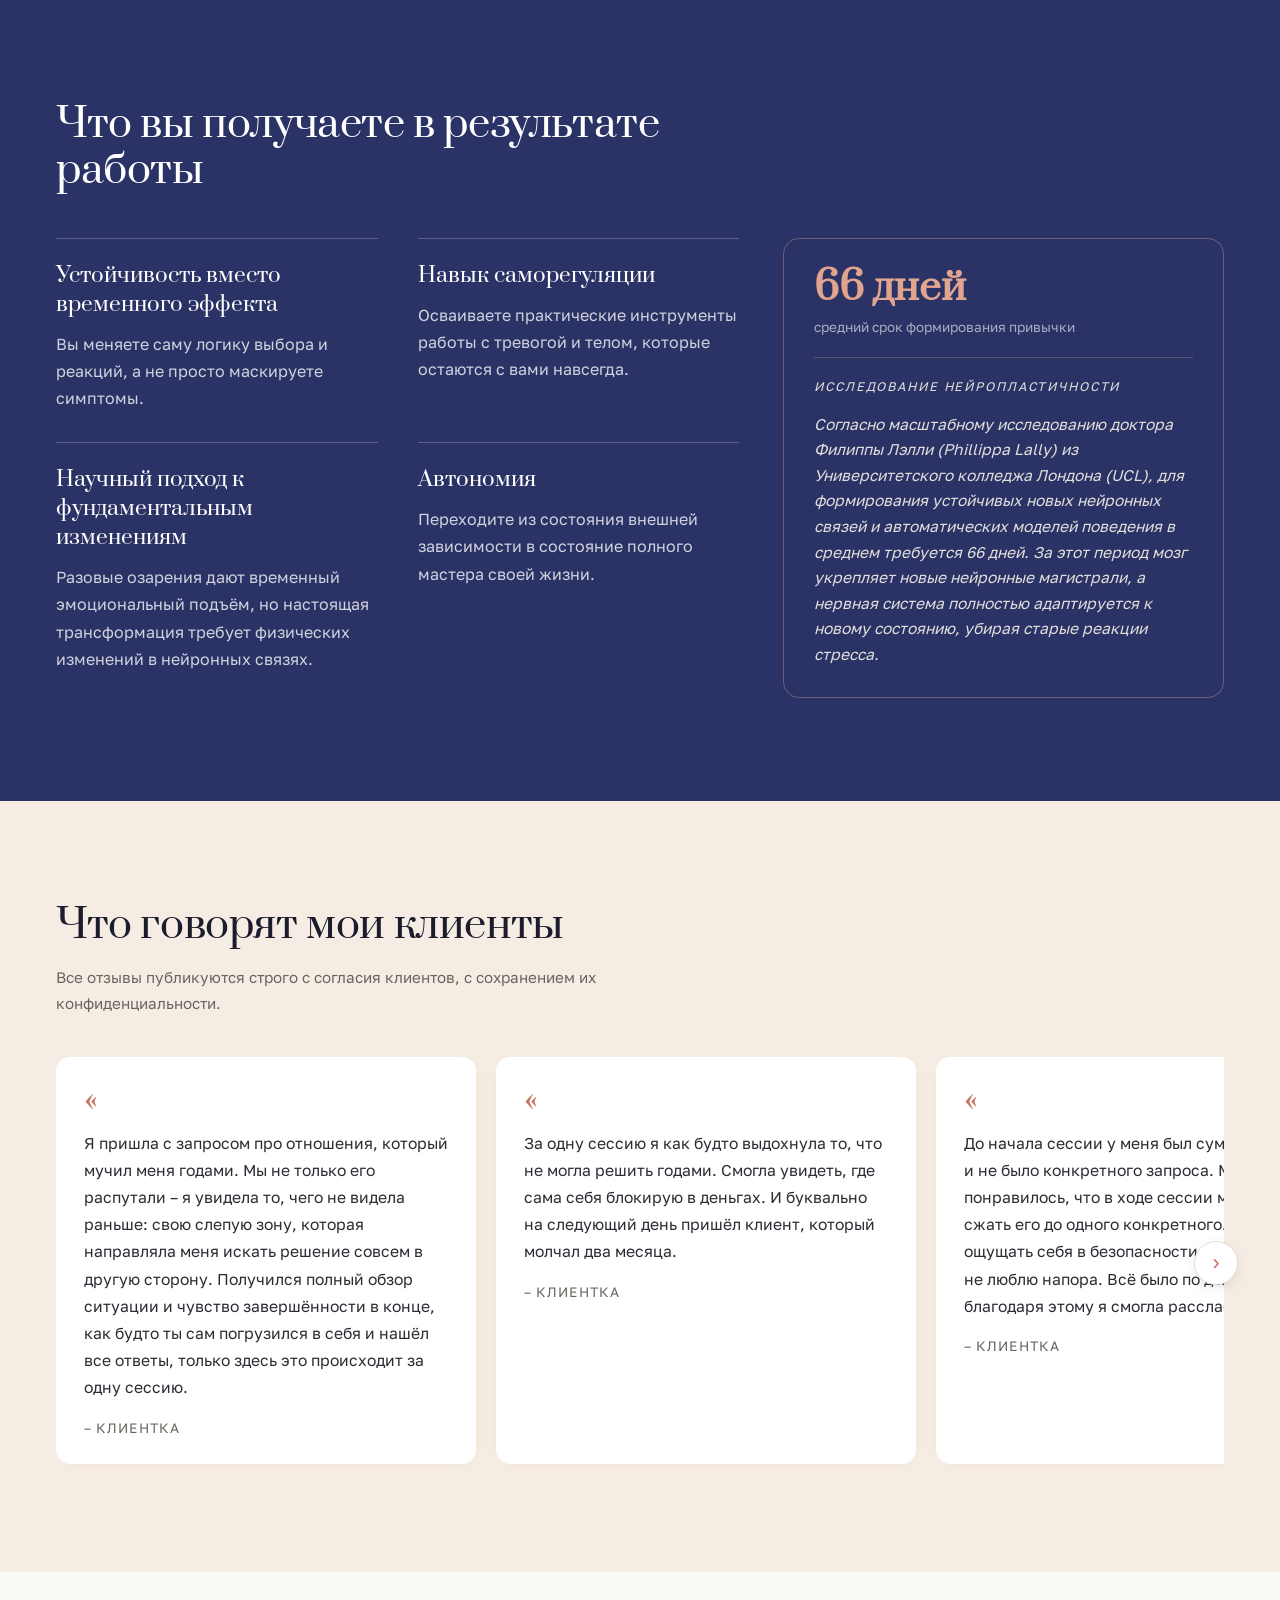
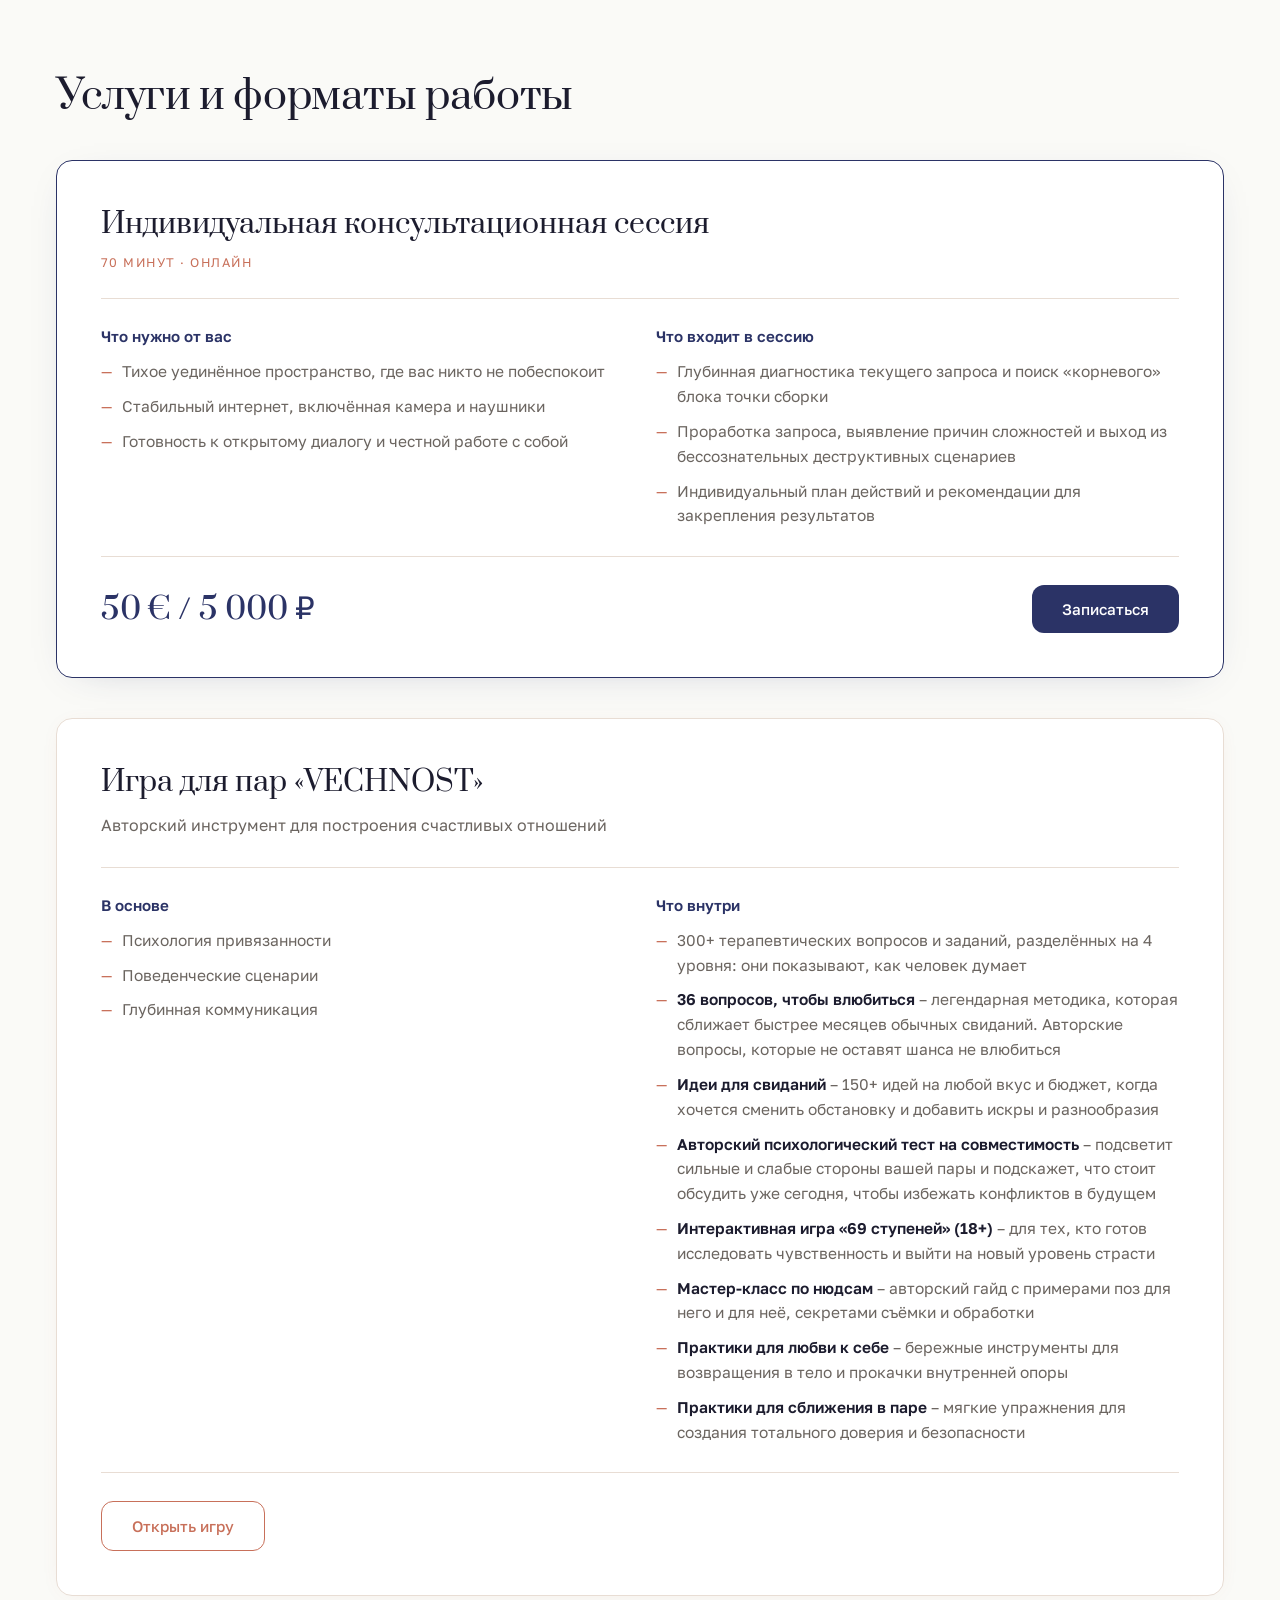
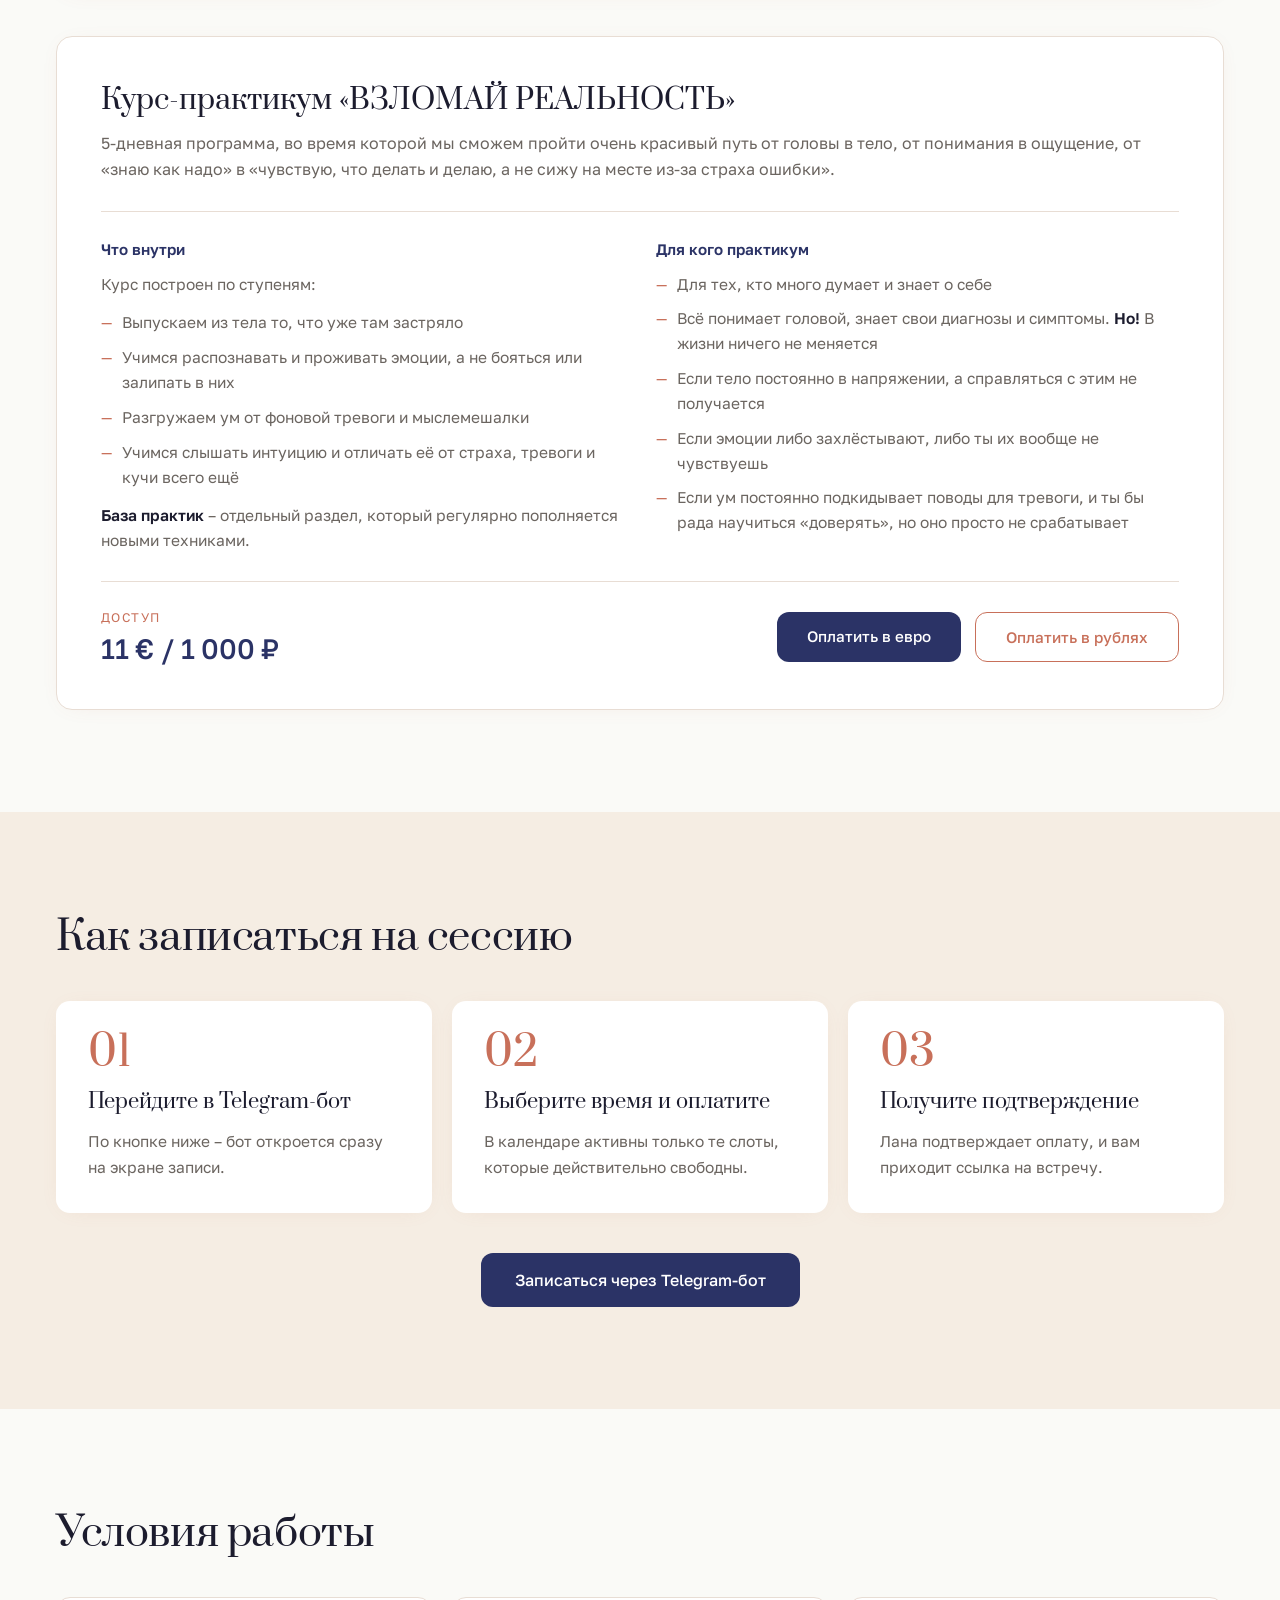
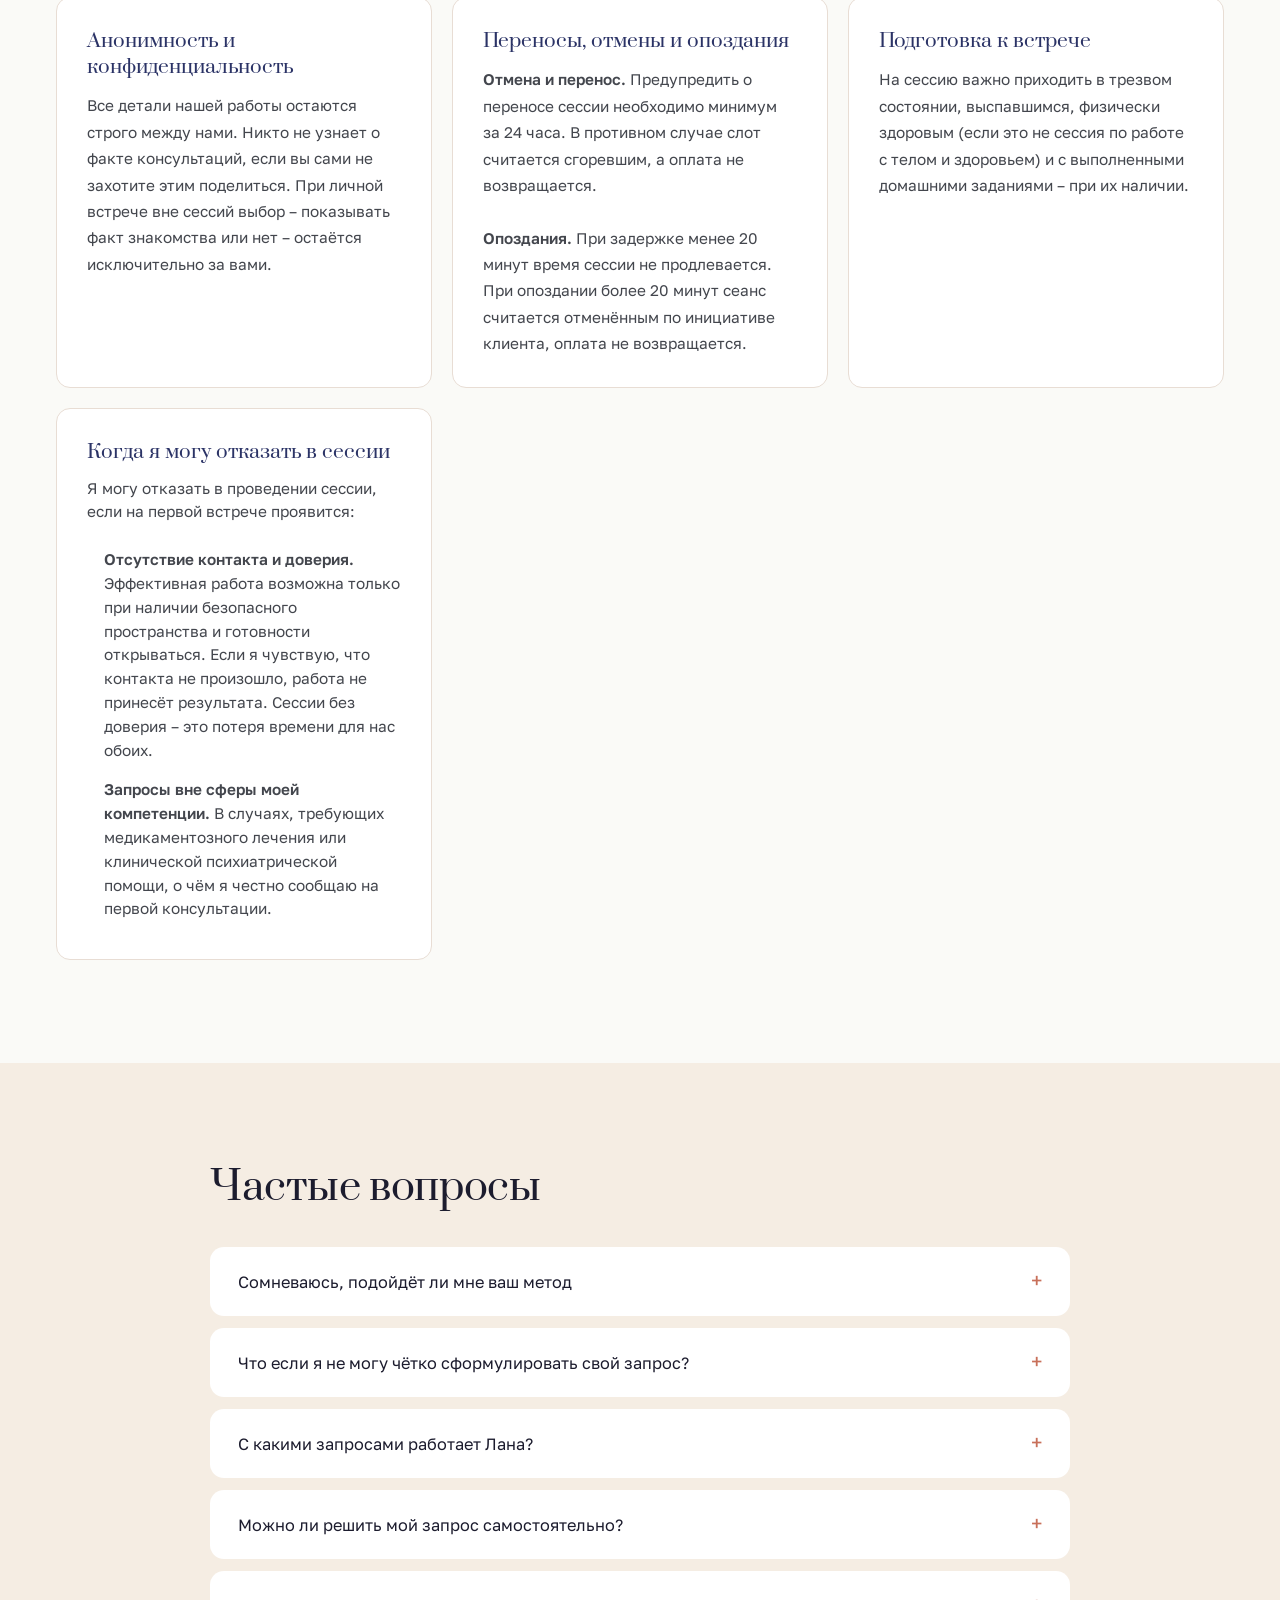
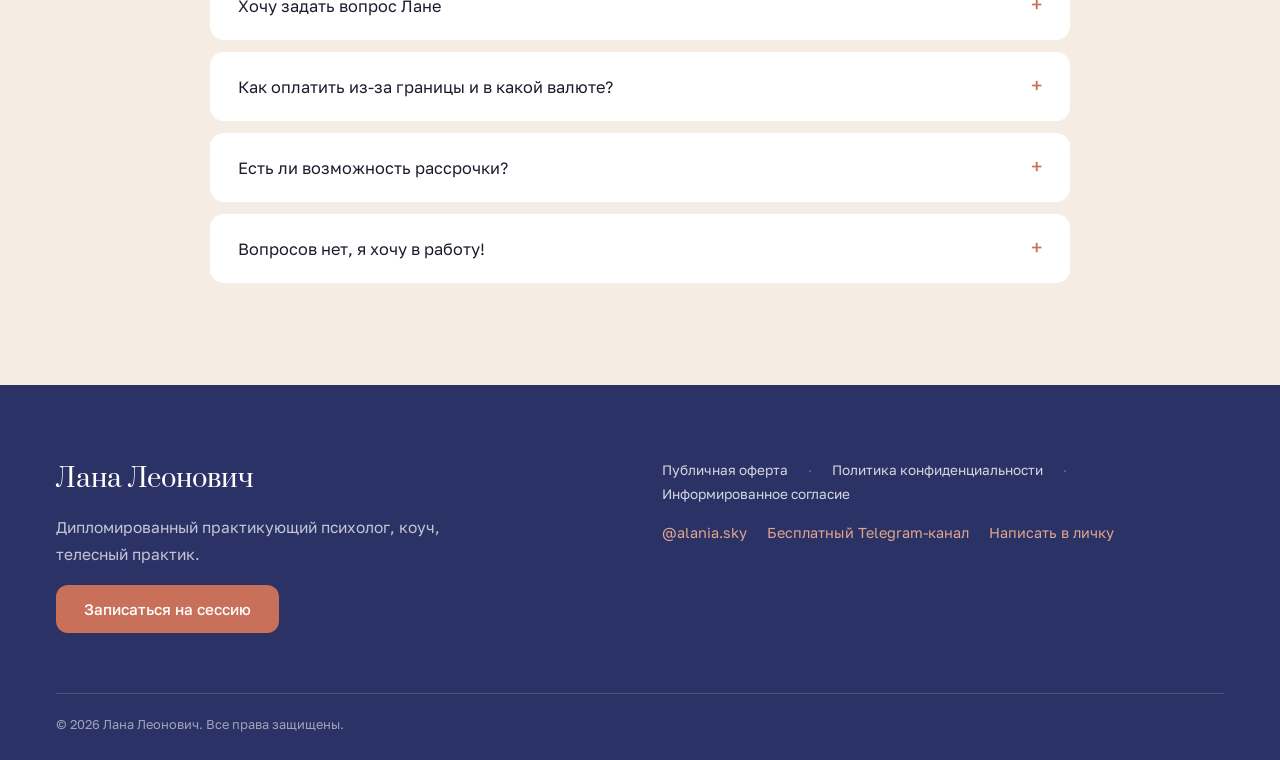
==== commit 5b5a84d5: "Лендинг: новое фото, состав VECHNOST, курс-практикум «ВЗЛОМАЙ РЕАЛЬНОСТЬ» 1. Портрет заменён на новы" ====
--- a/web/index.html
+++ b/web/index.html
@@ -313,7 +313,7 @@
     </div>
     <div class="hero-photo" style="position:relative;min-width:0">
       <div style="aspect-ratio:4/5;border-radius:16px;overflow:hidden;background:linear-gradient(160deg,#F5EDE3,#E8DDD4);box-shadow:0 24px 60px -30px rgba(107,101,96,0.35)">
-        <picture><source srcset="assets/lana.webp" type="image/webp"><img src="assets/lana.jpg" alt="Лана Леонович" width="1280" height="1600" style="width:100%;height:100%;object-fit:cover;object-position:50% 30%;display:block"></picture>
+        <picture><source srcset="assets/lana.webp" type="image/webp"><img src="assets/lana.jpg" alt="Лана Леонович" width="1120" height="1400" style="width:100%;height:100%;object-fit:cover;object-position:50% 30%;display:block"></picture>
       </div>
       
     </div>
@@ -576,14 +576,59 @@
             <h4 style="margin:0;font-size:0.95rem;font-weight:600;color:#2B3366">Что внутри</h4>
             <ul style="display:flex;flex-direction:column;gap:10px;font-size:0.97rem;line-height:1.6;color:#6B6560">
               <li style="display:flex;gap:10px"><span style="color:#C8705A">—</span>300+ терапевтических вопросов и заданий, разделённых на 4 уровня: они показывают, как человек думает</li>
-              <li style="display:flex;gap:10px"><span style="color:#C8705A">—</span>Тест на совместимость для пар</li>
-              <li style="display:flex;gap:10px"><span style="color:#C8705A">—</span>Идеи свиданий и вопросы для саморефлексии</li>
-              <li style="display:flex;gap:10px"><span style="color:#C8705A">—</span>Авторская интерактивная игра «Территория искушения» 18+</li>
+              <li style="display:flex;gap:10px"><span style="color:#C8705A">—</span><span><b style="color:#1C1C2E">36 вопросов, чтобы влюбиться</b> – легендарная методика, которая сближает быстрее месяцев обычных свиданий. Авторские вопросы, которые не оставят шанса не влюбиться</span></li>
+              <li style="display:flex;gap:10px"><span style="color:#C8705A">—</span><span><b style="color:#1C1C2E">Идеи для свиданий</b> – 150+ идей на любой вкус и бюджет, когда хочется сменить обстановку и добавить искры и разнообразия</span></li>
+              <li style="display:flex;gap:10px"><span style="color:#C8705A">—</span><span><b style="color:#1C1C2E">Авторский психологический тест на совместимость</b> – подсветит сильные и слабые стороны вашей пары и подскажет, что стоит обсудить уже сегодня, чтобы избежать конфликтов в будущем</span></li>
+              <li style="display:flex;gap:10px"><span style="color:#C8705A">—</span><span><b style="color:#1C1C2E">Интерактивная игра «69 ступеней» (18+)</b> – для тех, кто готов исследовать чувственность и выйти на новый уровень страсти</span></li>
+              <li style="display:flex;gap:10px"><span style="color:#C8705A">—</span><span><b style="color:#1C1C2E">Мастер-класс по нюдсам</b> – авторский гайд с примерами поз для него и для неё, секретами съёмки и обработки</span></li>
+              <li style="display:flex;gap:10px"><span style="color:#C8705A">—</span><span><b style="color:#1C1C2E">Практики для любви к себе</b> – бережные инструменты для возвращения в тело и прокачки внутренней опоры</span></li>
+              <li style="display:flex;gap:10px"><span style="color:#C8705A">—</span><span><b style="color:#1C1C2E">Практики для сближения в паре</b> – мягкие упражнения для создания тотального доверия и безопасности</span></li>
             </ul>
           </div>
         </div>
         <div style="border-top:1px solid #E8DDD4;padding-top:28px">
           <a href="https://t.me/tvoya_vechnost_bot" target="_blank" rel="noopener" style="border:1px solid #C8705A;color:#C8705A;padding:15px 30px;border-radius:12px;font-size:0.95rem;font-weight:500;display:inline-block;transition:all 0.25s ease" class="btn-accent">Открыть игру</a>
+        </div>
+      </div>
+
+      <div style="background:#fff;border:1px solid #E8DDD4;border-radius:16px;padding:clamp(28px,3.5vw,44px);display:flex;flex-direction:column;gap:28px;box-shadow:0 2px 24px -14px rgba(200,112,90,0.25)">
+        <div style="display:flex;flex-direction:column;gap:12px">
+          <h3 style="font-family:'Prata',Georgia,serif;font-size:clamp(1.4rem,2.2vw,1.9rem);color:#1C1C2E">Курс-практикум «ВЗЛОМАЙ РЕАЛЬНОСТЬ»</h3>
+          <p style="font-size:1rem;color:#6B6560;line-height:1.6">5-дневная программа, во время которой мы сможем пройти очень красивый путь от головы в тело, от понимания в ощущение, от «знаю как надо» в «чувствую, что делать и делаю, а не сижу на месте из-за страха ошибки».</p>
+        </div>
+        <div style="display:grid;grid-template-columns:repeat(auto-fit,minmax(300px,1fr));gap:32px;border-top:1px solid #E8DDD4;padding-top:28px">
+          <div style="display:flex;flex-direction:column;gap:14px">
+            <h4 style="margin:0;font-size:0.95rem;font-weight:600;color:#2B3366">Что внутри</h4>
+            <p style="margin:0;font-size:0.97rem;line-height:1.6;color:#6B6560">Курс построен по ступеням:</p>
+            <ul style="display:flex;flex-direction:column;gap:10px;font-size:0.97rem;line-height:1.6;color:#6B6560">
+              <li style="display:flex;gap:10px"><span style="color:#C8705A">—</span>Выпускаем из тела то, что уже там застряло</li>
+              <li style="display:flex;gap:10px"><span style="color:#C8705A">—</span>Учимся распознавать и проживать эмоции, а не бояться или залипать в них</li>
+              <li style="display:flex;gap:10px"><span style="color:#C8705A">—</span>Разгружаем ум от фоновой тревоги и мыслемешалки</li>
+              <li style="display:flex;gap:10px"><span style="color:#C8705A">—</span>Учимся слышать интуицию и отличать её от страха, тревоги и кучи всего ещё</li>
+            </ul>
+            <p style="margin:0;font-size:0.97rem;line-height:1.6;color:#6B6560"><b style="color:#1C1C2E">База практик</b> – отдельный раздел, который регулярно пополняется новыми техниками.</p>
+          </div>
+          <div style="display:flex;flex-direction:column;gap:14px">
+            <h4 style="margin:0;font-size:0.95rem;font-weight:600;color:#2B3366">Для кого практикум</h4>
+            <ul style="display:flex;flex-direction:column;gap:10px;font-size:0.97rem;line-height:1.6;color:#6B6560">
+              <li style="display:flex;gap:10px"><span style="color:#C8705A">—</span>Для тех, кто много думает и знает о себе</li>
+              <li style="display:flex;gap:10px"><span style="color:#C8705A">—</span><span>Всё понимает головой, знает свои диагнозы и симптомы. <b style="color:#1C1C2E">Но!</b> В жизни ничего не меняется</span></li>
+              <li style="display:flex;gap:10px"><span style="color:#C8705A">—</span>Если тело постоянно в напряжении, а справляться с этим не получается</li>
+              <li style="display:flex;gap:10px"><span style="color:#C8705A">—</span>Если эмоции либо захлёстывают, либо ты их вообще не чувствуешь</li>
+              <li style="display:flex;gap:10px"><span style="color:#C8705A">—</span>Если ум постоянно подкидывает поводы для тревоги, и ты бы рада научиться «доверять», но оно просто не срабатывает</li>
+            </ul>
+          </div>
+        </div>
+        <div style="display:flex;flex-wrap:wrap;align-items:center;justify-content:space-between;gap:20px;border-top:1px solid #E8DDD4;padding-top:28px">
+          <div style="display:flex;flex-direction:column;gap:6px">
+            <span style="font-size:0.78rem;letter-spacing:0.12em;text-transform:uppercase;color:#C8705A">Доступ</span>
+            <!-- Цена не в Prata, как у сессии: там «1» без флажка, и «11 € / 1 000 ₽» читается как «ll € / l 000 ₽». -->
+            <span style="font-size:clamp(1.4rem,2.2vw,1.8rem);font-weight:500;letter-spacing:-0.01em;color:#2B3366">11 € / 1 000 ₽</span>
+          </div>
+          <div style="display:flex;flex-wrap:wrap;gap:14px">
+            <a href="https://web.tribute.tg/p/Ezx" target="_blank" rel="noopener" style="background:#2B3366;color:#fff;padding:15px 30px;border-radius:12px;font-size:0.95rem;font-weight:500;transition:background 0.25s ease" class="btn-accent">Оплатить в евро</a>
+            <a href="https://web.tribute.tg/p/Ezz" target="_blank" rel="noopener" style="border:1px solid #C8705A;color:#C8705A;padding:15px 30px;border-radius:12px;font-size:0.95rem;font-weight:500;transition:all 0.25s ease" class="btn-accent">Оплатить в рублях</a>
+          </div>
         </div>
       </div>
     </div>
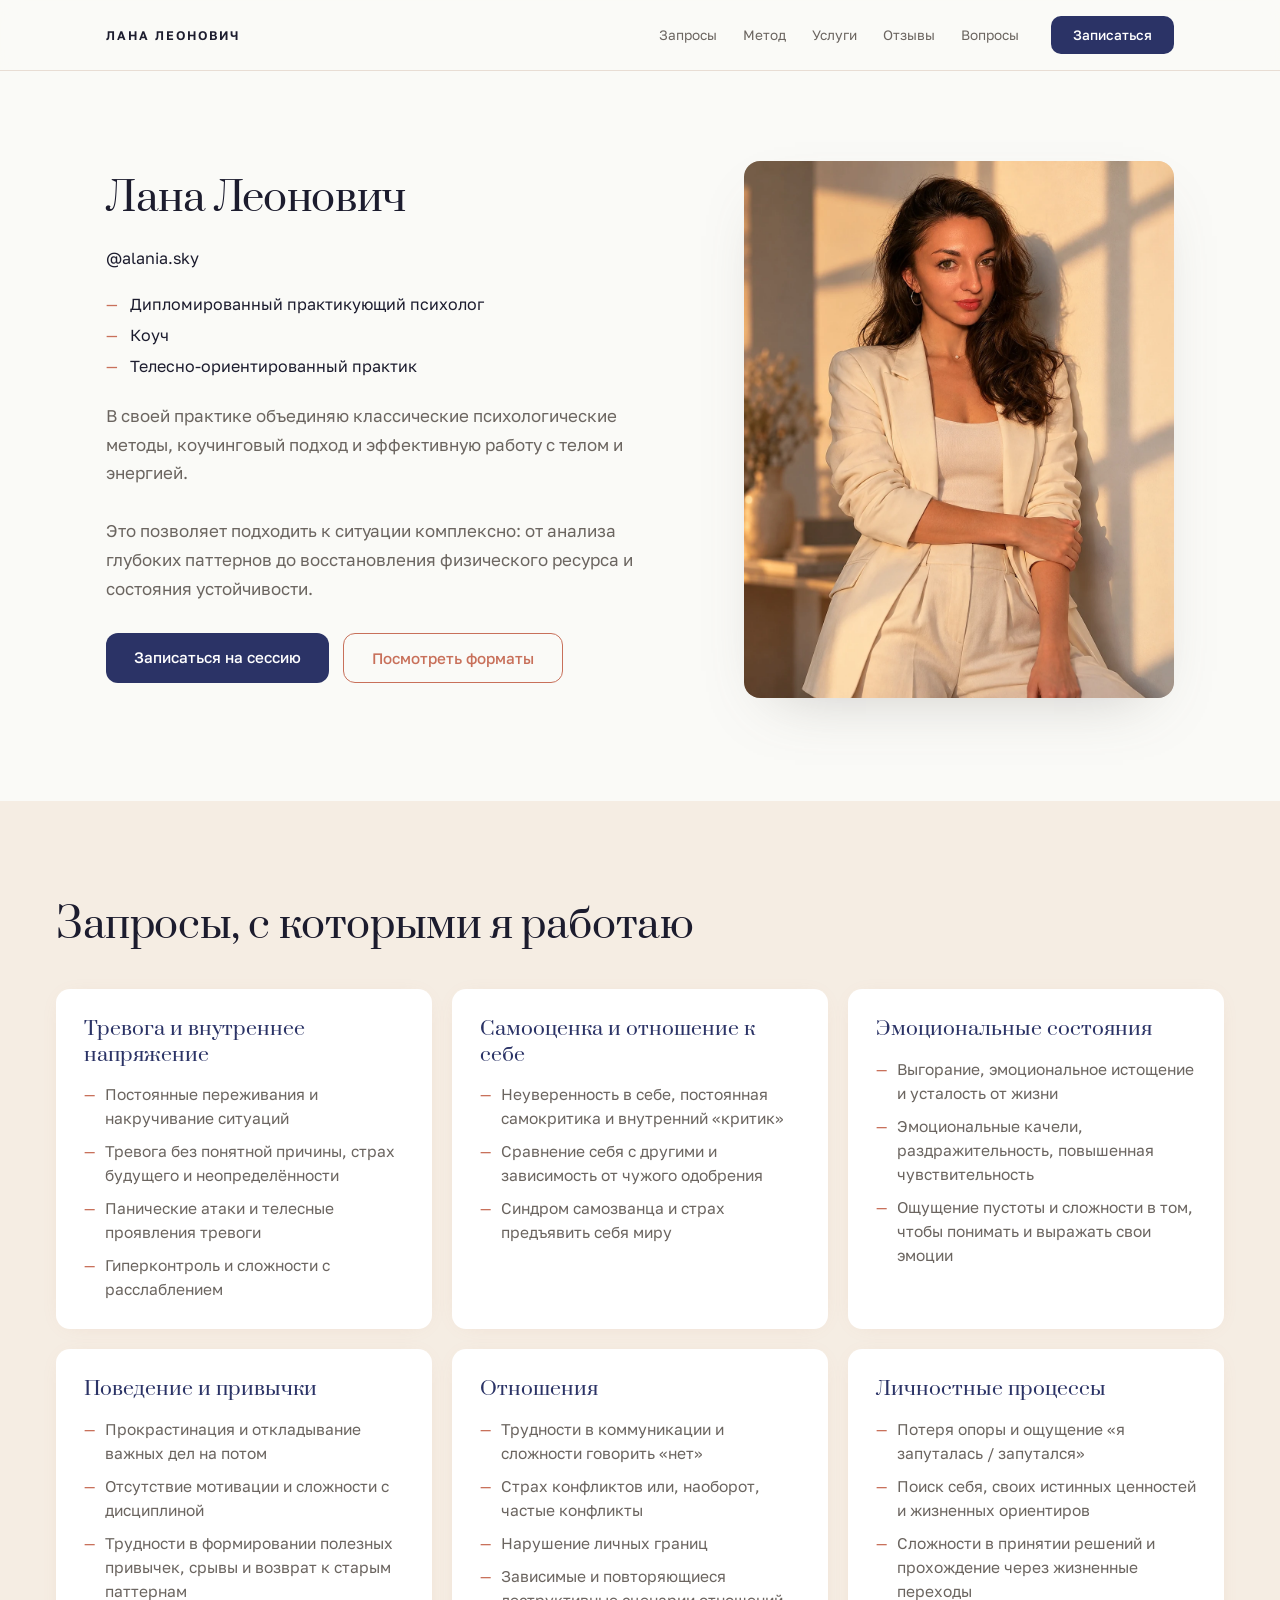
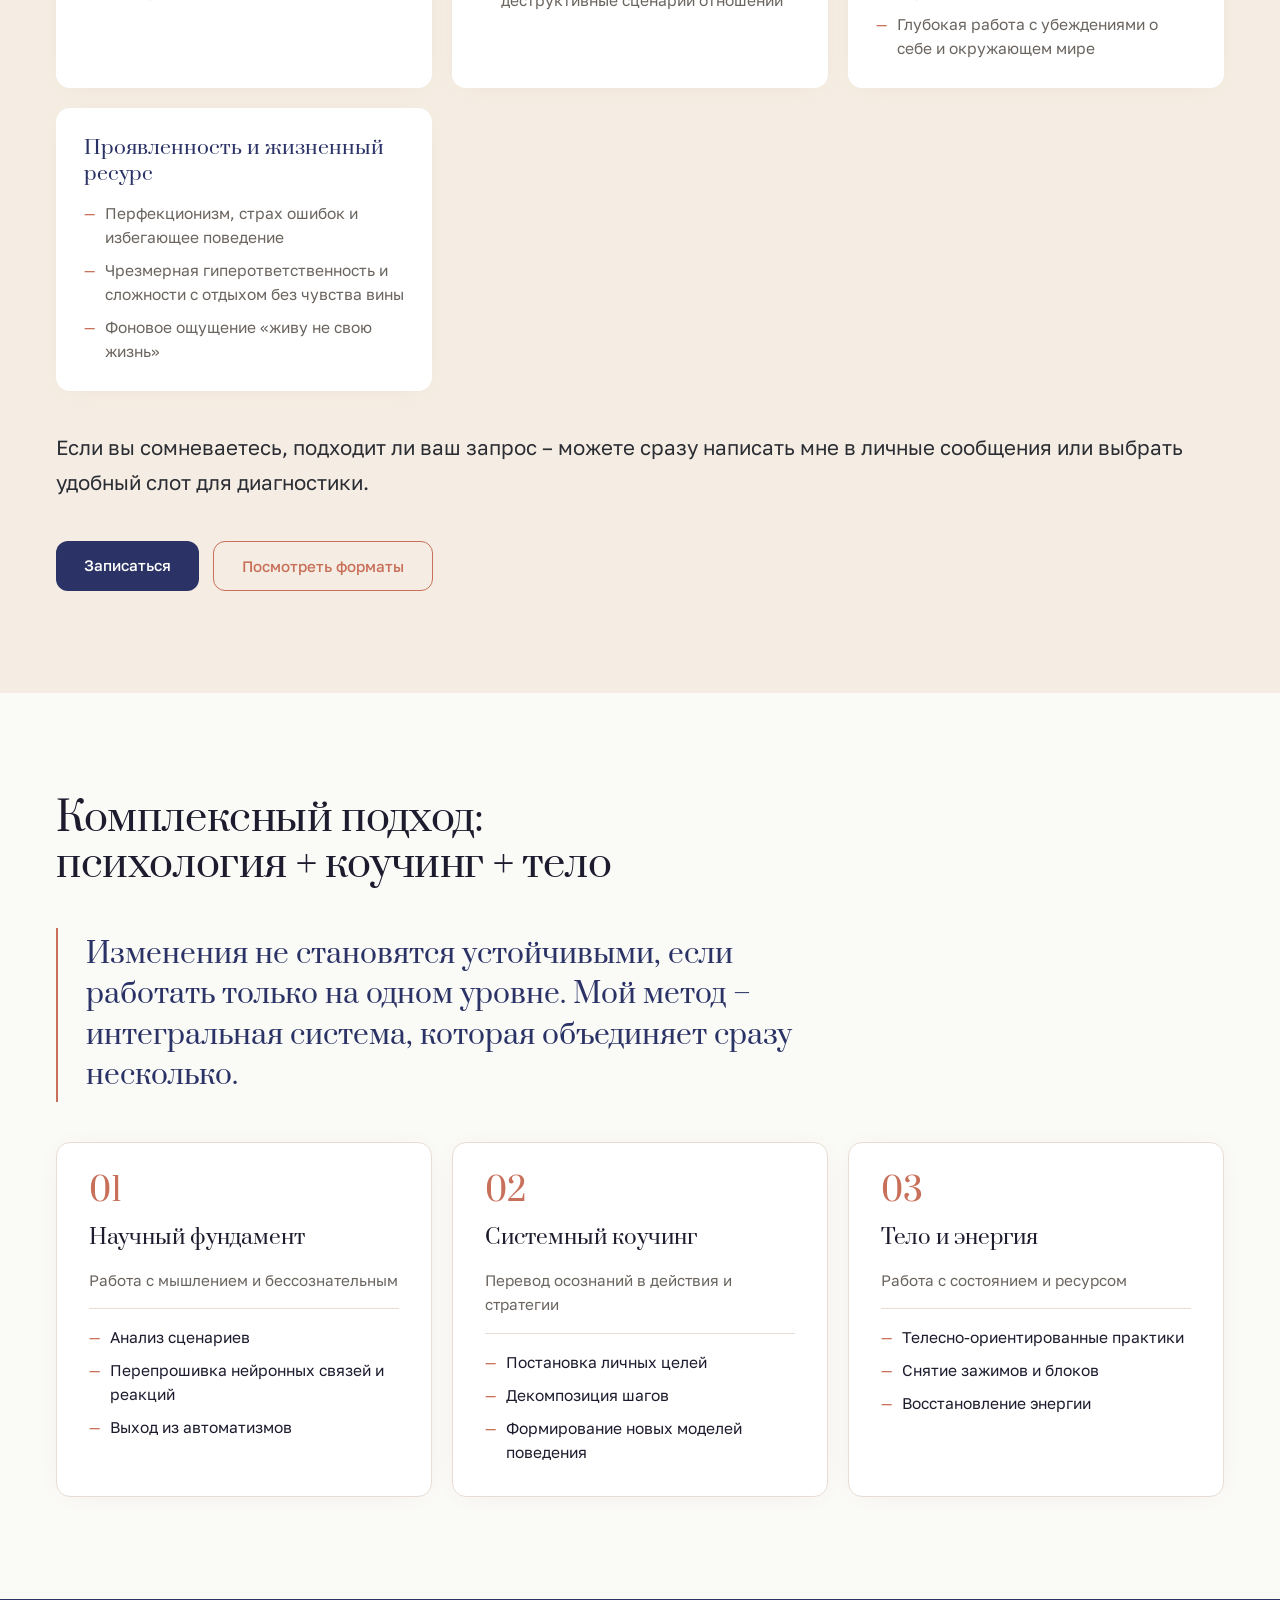
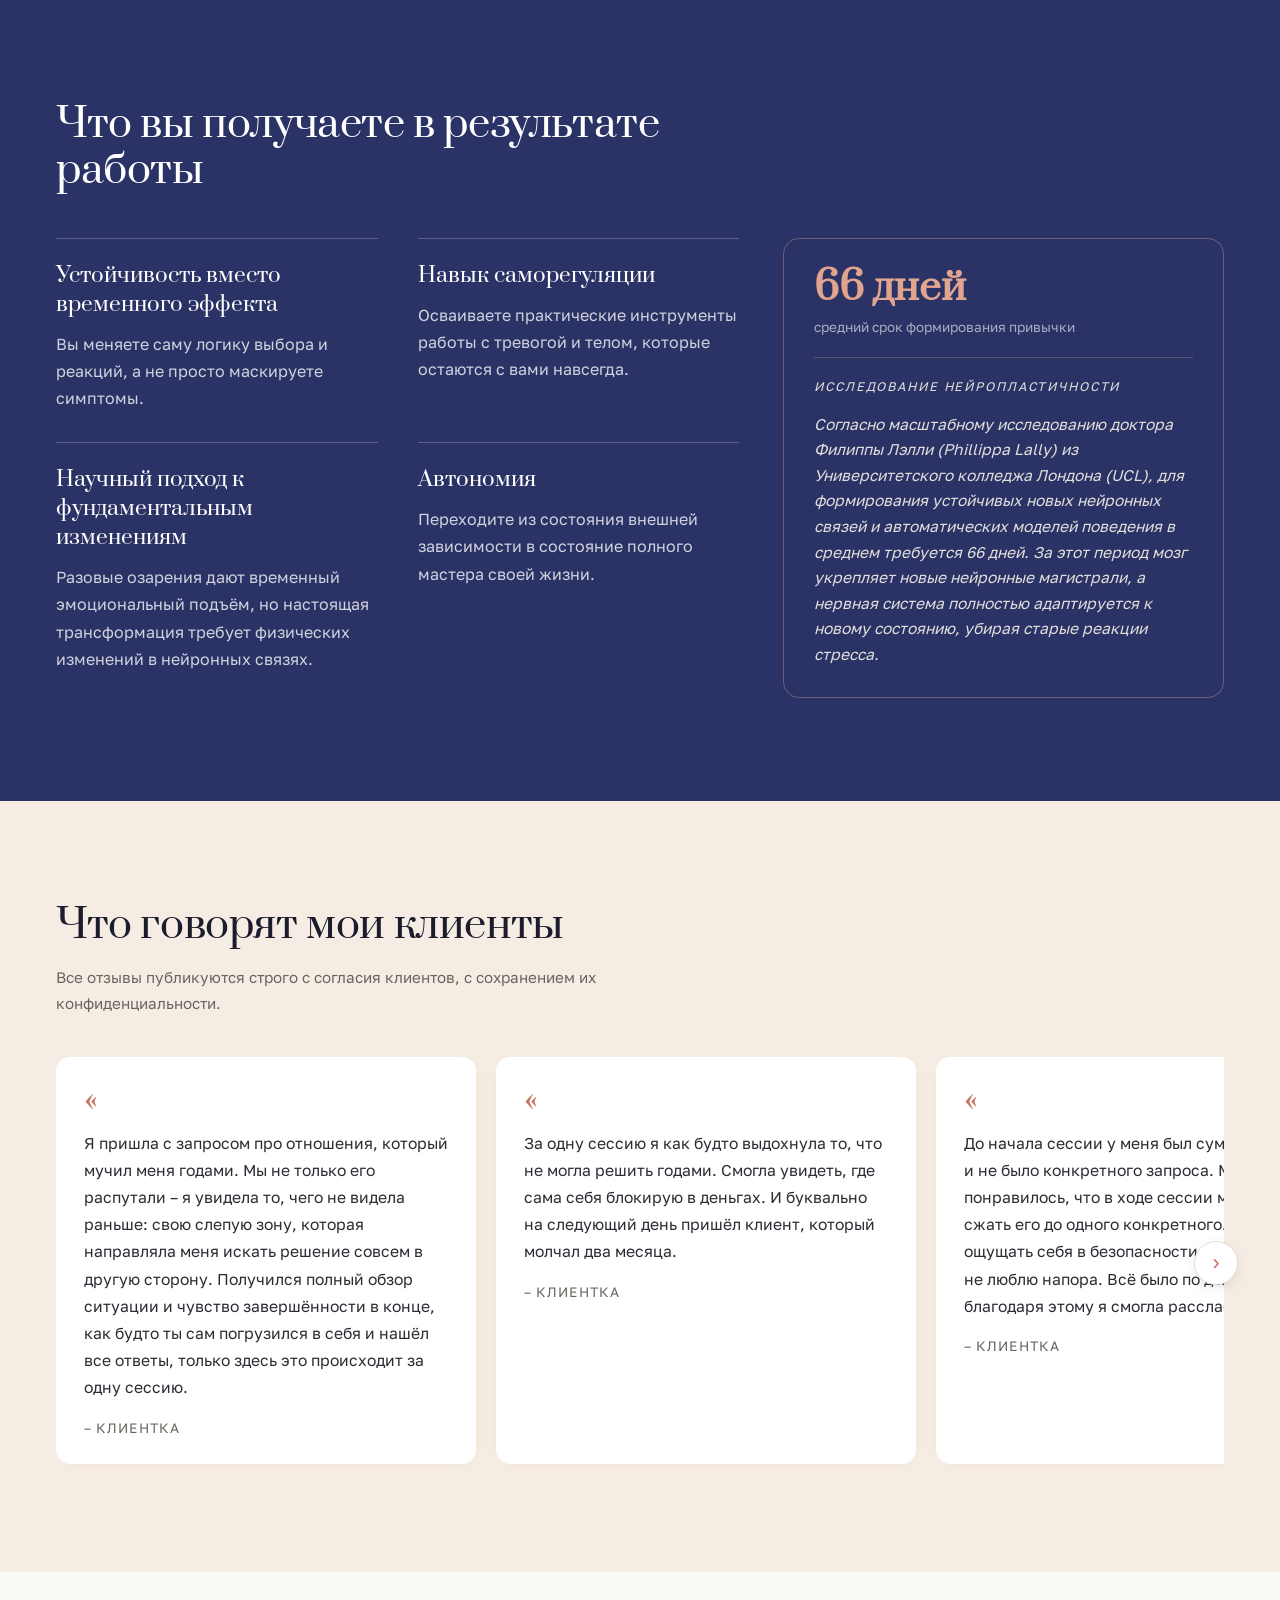
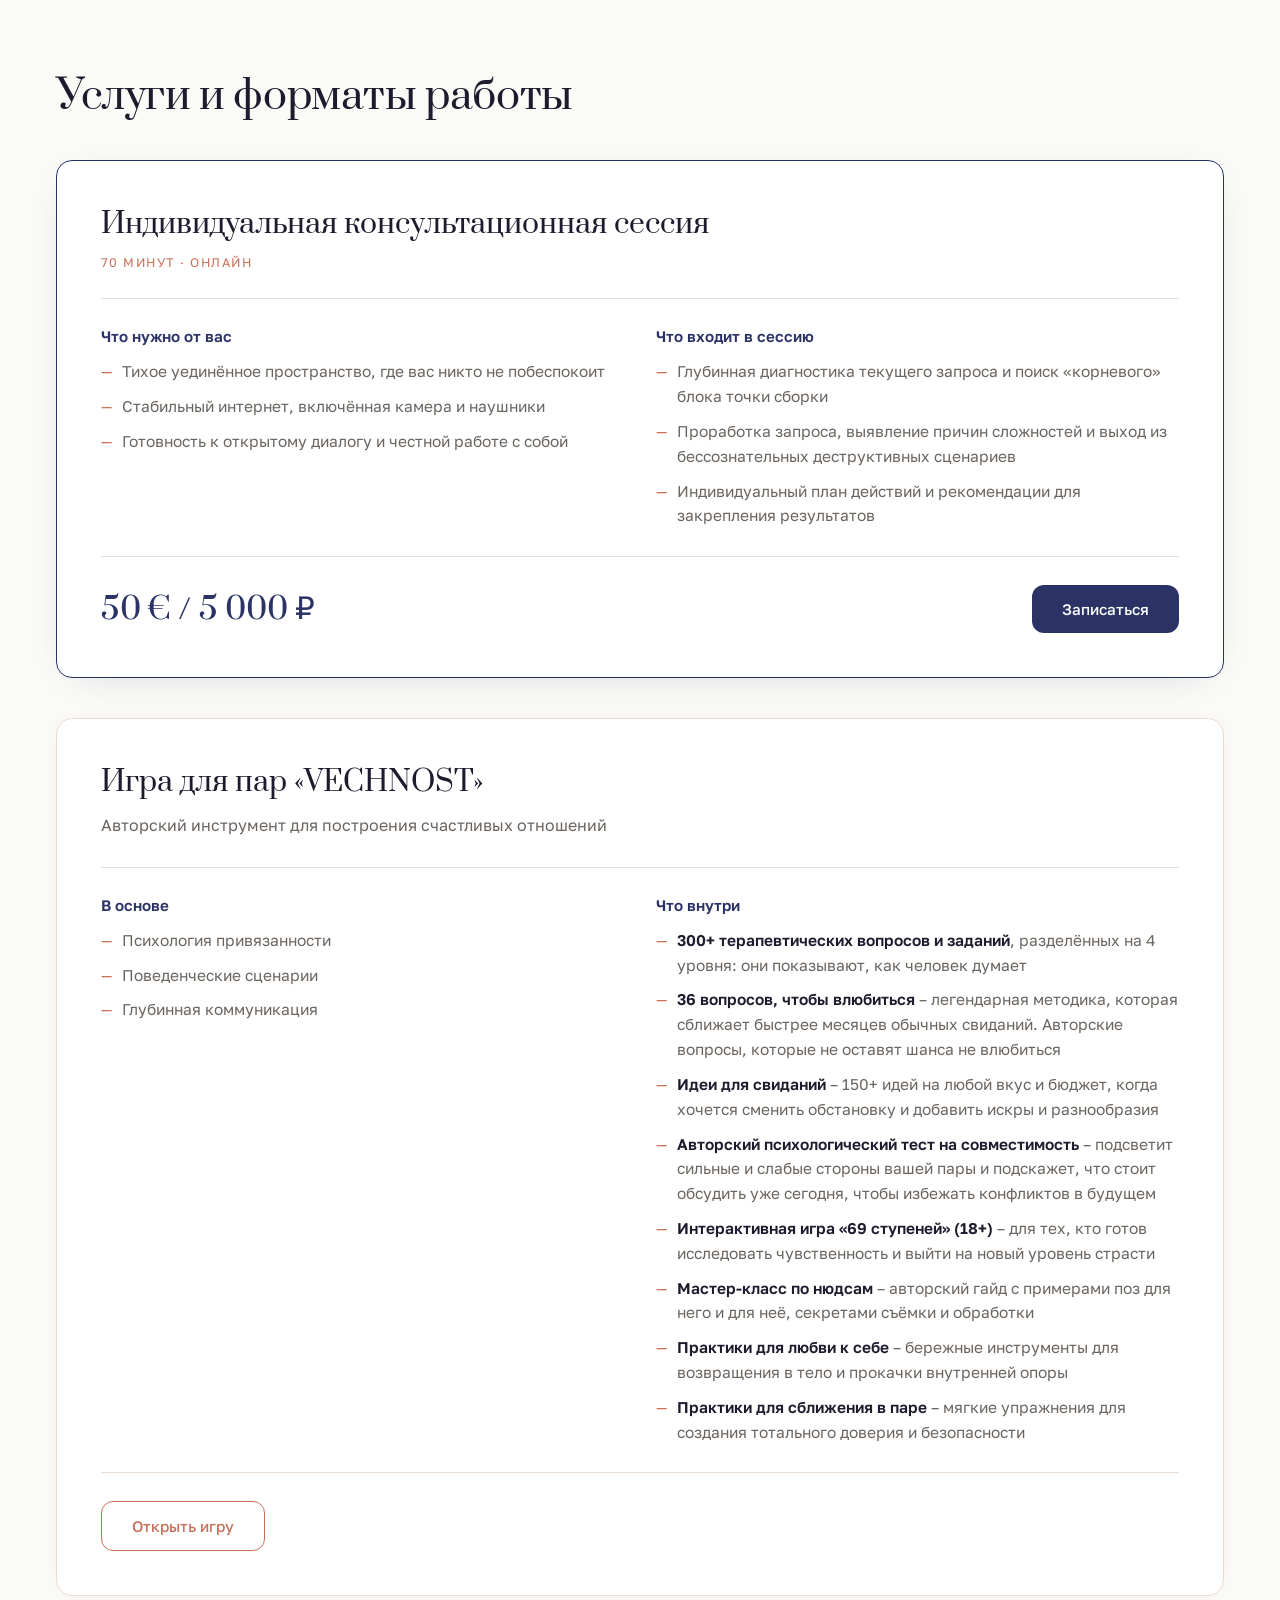
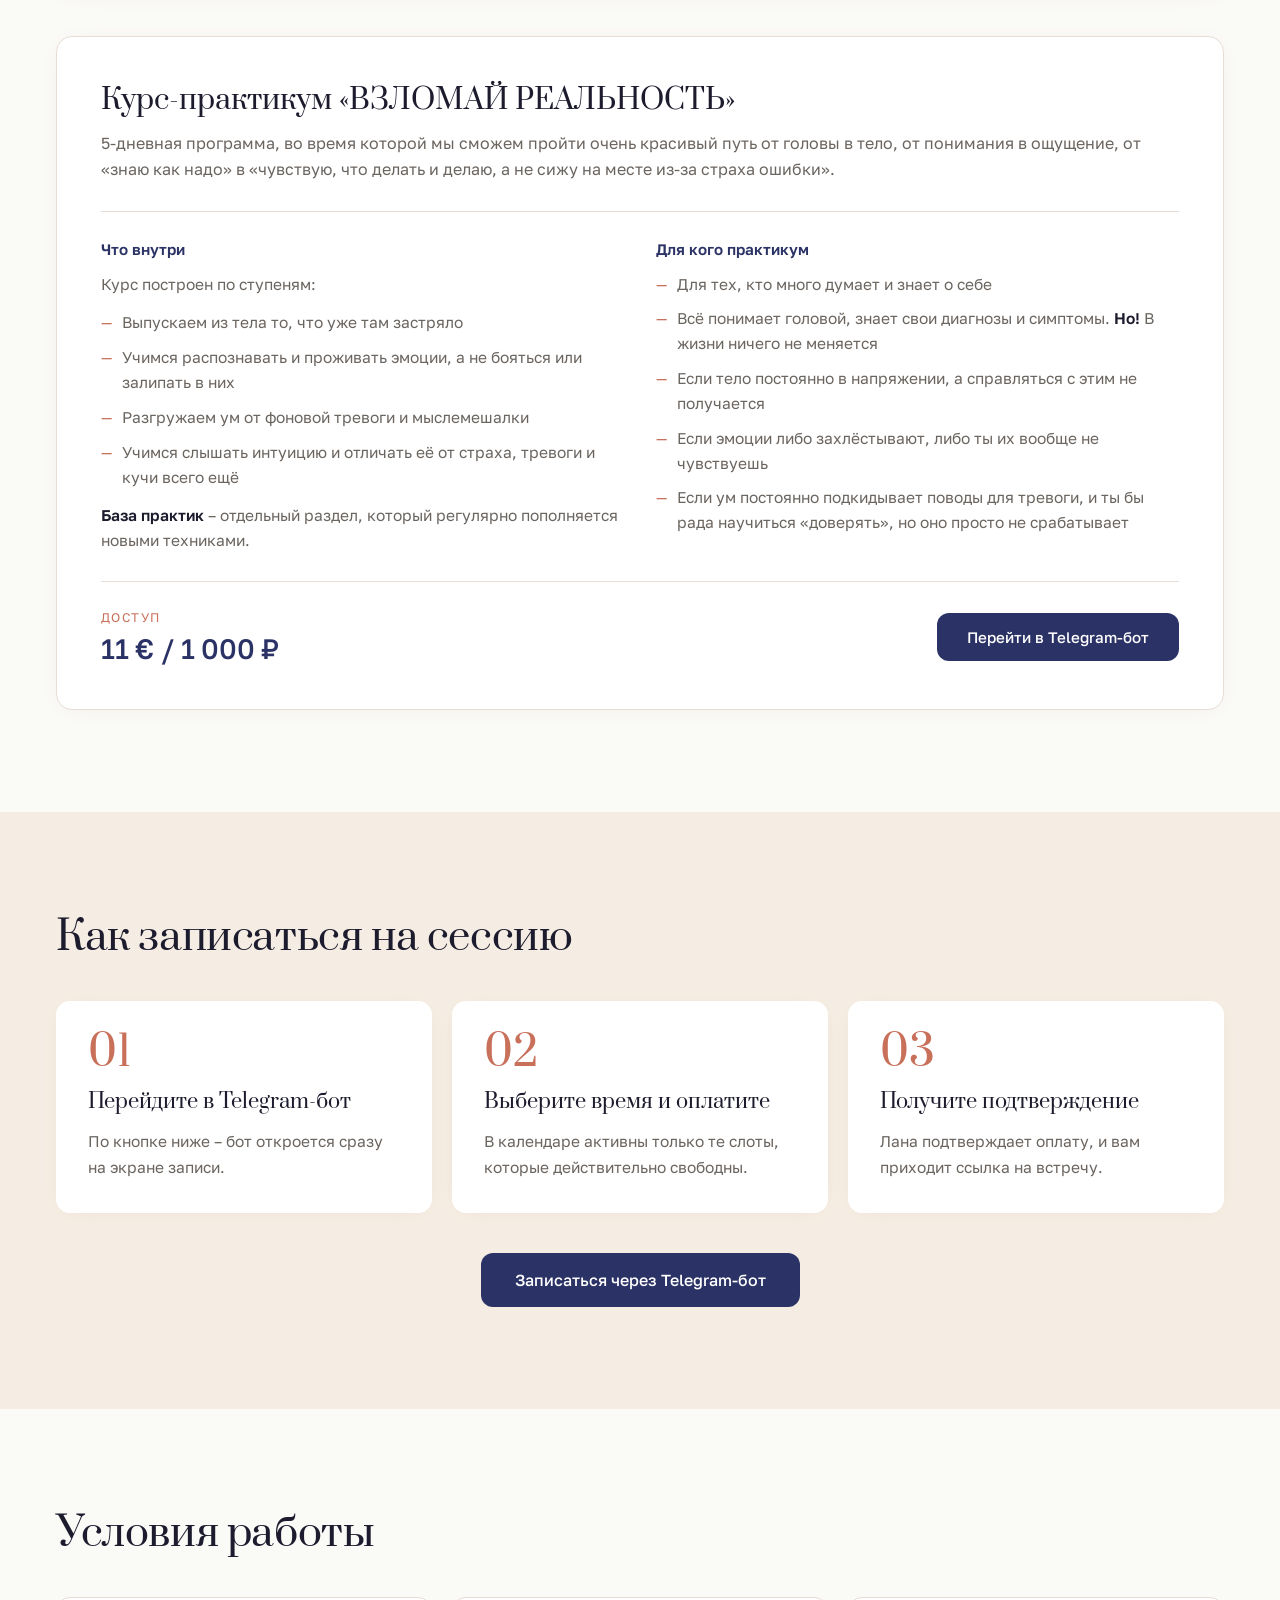
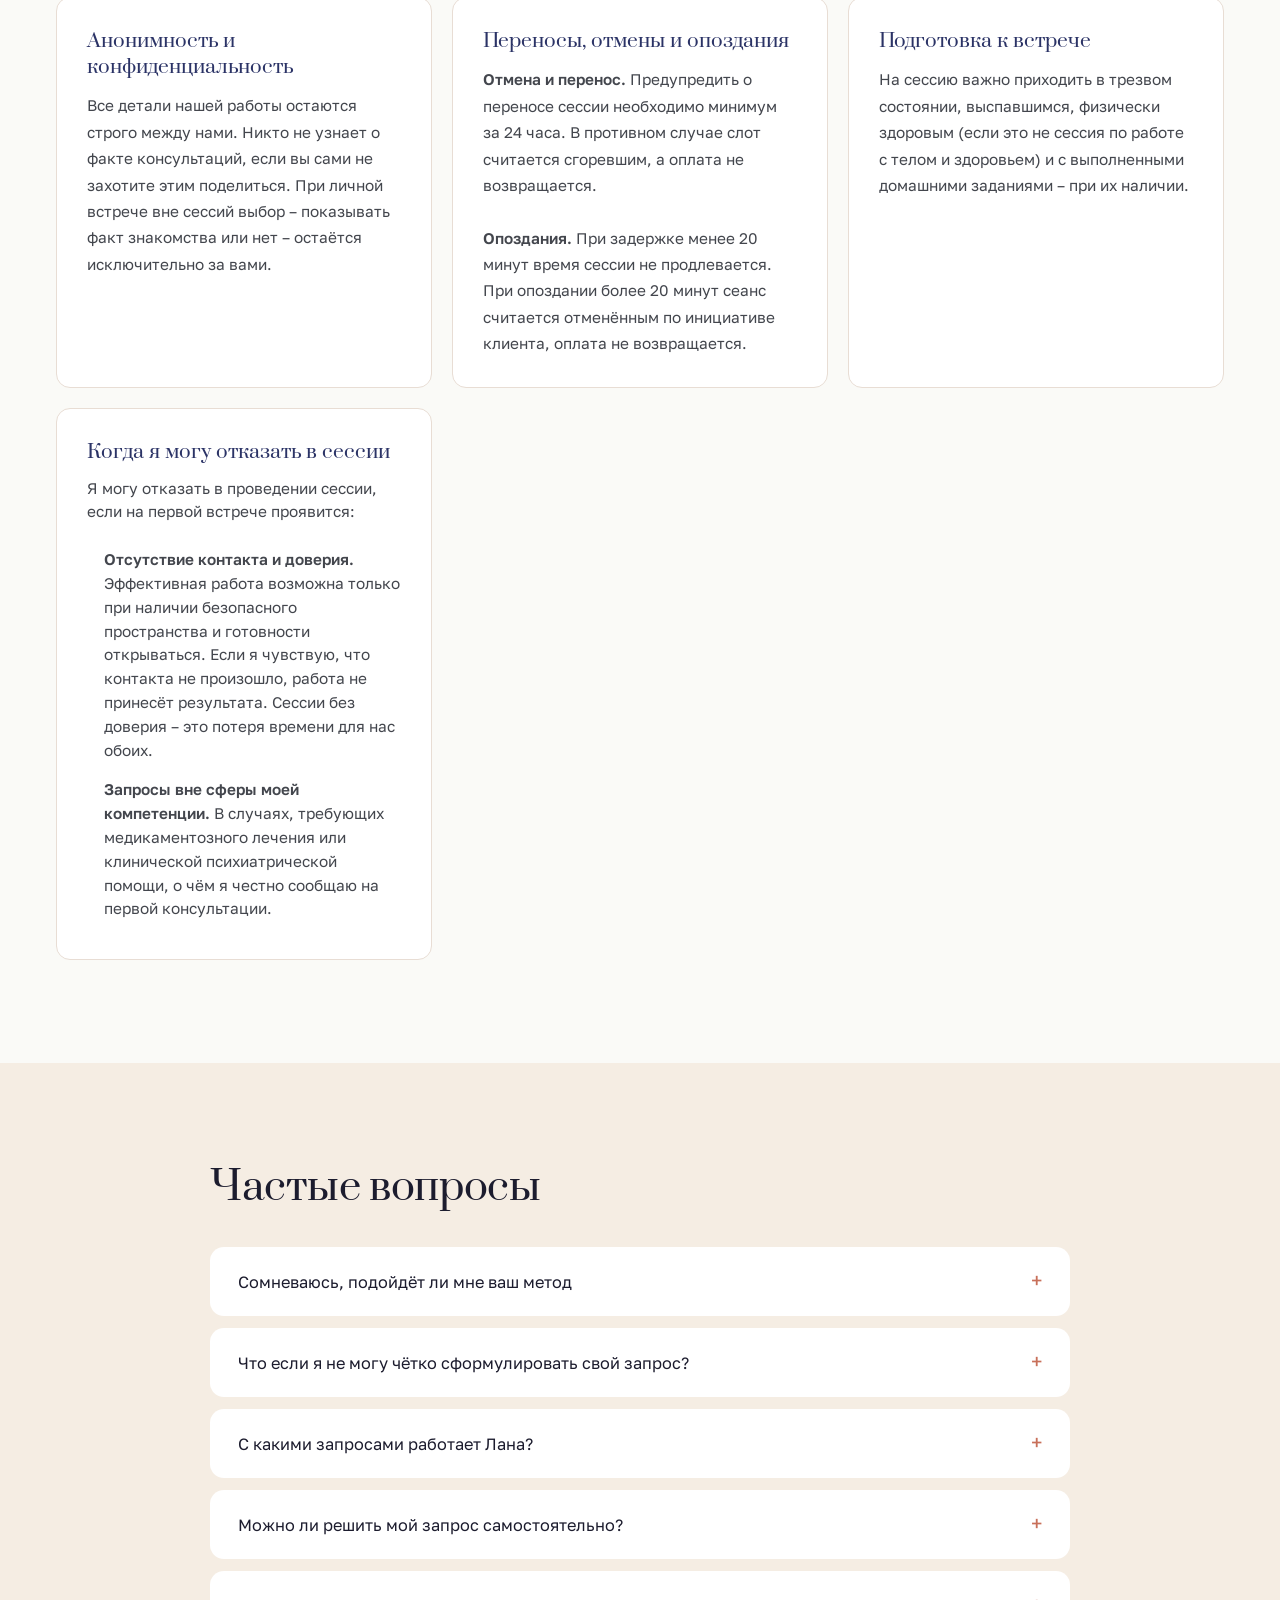
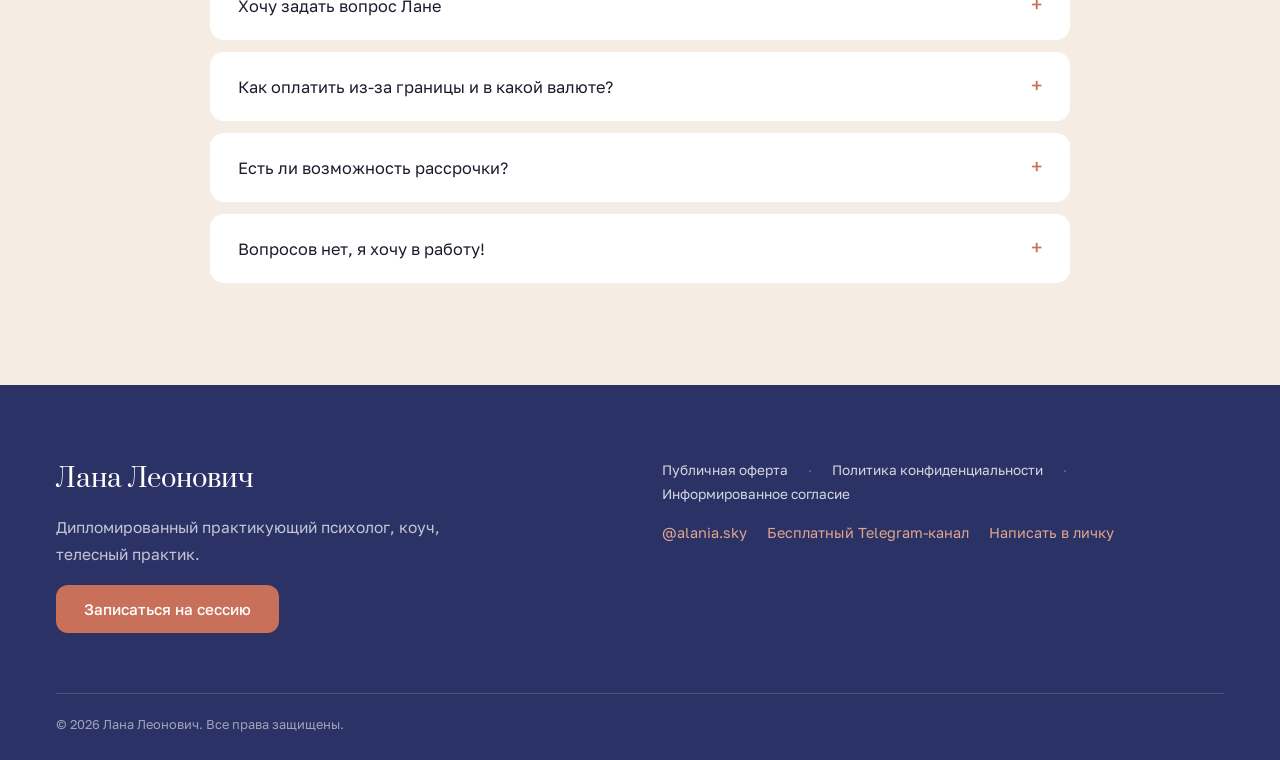
==== commit ffab15e5: "Курс-практикум в боте: экран с оплатой через Tribute; на сайте — ссылка в бота 1. Лендинг, VECHNOST:" ====
--- a/web/index.html
+++ b/web/index.html
@@ -575,7 +575,7 @@
           <div style="display:flex;flex-direction:column;gap:14px">
             <h4 style="margin:0;font-size:0.95rem;font-weight:600;color:#2B3366">Что внутри</h4>
             <ul style="display:flex;flex-direction:column;gap:10px;font-size:0.97rem;line-height:1.6;color:#6B6560">
-              <li style="display:flex;gap:10px"><span style="color:#C8705A">—</span>300+ терапевтических вопросов и заданий, разделённых на 4 уровня: они показывают, как человек думает</li>
+              <li style="display:flex;gap:10px"><span style="color:#C8705A">—</span><span><b style="color:#1C1C2E">300+ терапевтических вопросов и заданий</b>, разделённых на 4 уровня: они показывают, как человек думает</span></li>
               <li style="display:flex;gap:10px"><span style="color:#C8705A">—</span><span><b style="color:#1C1C2E">36 вопросов, чтобы влюбиться</b> – легендарная методика, которая сближает быстрее месяцев обычных свиданий. Авторские вопросы, которые не оставят шанса не влюбиться</span></li>
               <li style="display:flex;gap:10px"><span style="color:#C8705A">—</span><span><b style="color:#1C1C2E">Идеи для свиданий</b> – 150+ идей на любой вкус и бюджет, когда хочется сменить обстановку и добавить искры и разнообразия</span></li>
               <li style="display:flex;gap:10px"><span style="color:#C8705A">—</span><span><b style="color:#1C1C2E">Авторский психологический тест на совместимость</b> – подсветит сильные и слабые стороны вашей пары и подскажет, что стоит обсудить уже сегодня, чтобы избежать конфликтов в будущем</span></li>
@@ -625,10 +625,8 @@
             <!-- Цена не в Prata, как у сессии: там «1» без флажка, и «11 € / 1 000 ₽» читается как «ll € / l 000 ₽». -->
             <span style="font-size:clamp(1.4rem,2.2vw,1.8rem);font-weight:500;letter-spacing:-0.01em;color:#2B3366">11 € / 1 000 ₽</span>
           </div>
-          <div style="display:flex;flex-wrap:wrap;gap:14px">
-            <a href="https://web.tribute.tg/p/Ezx" target="_blank" rel="noopener" style="background:#2B3366;color:#fff;padding:15px 30px;border-radius:12px;font-size:0.95rem;font-weight:500;transition:background 0.25s ease" class="btn-accent">Оплатить в евро</a>
-            <a href="https://web.tribute.tg/p/Ezz" target="_blank" rel="noopener" style="border:1px solid #C8705A;color:#C8705A;padding:15px 30px;border-radius:12px;font-size:0.95rem;font-weight:500;transition:all 0.25s ease" class="btn-accent">Оплатить в рублях</a>
-          </div>
+          <!-- Оплата курса живёт в боте (экран «Курс-практикум»), не на сайте: ?start=course открывает его сразу. -->
+          <a href="https://t.me/alania_sky_bot?start=course" target="_blank" rel="noopener" style="background:#2B3366;color:#fff;padding:15px 30px;border-radius:12px;font-size:0.95rem;font-weight:500;transition:background 0.25s ease" class="btn-accent">Перейти в Telegram-бот</a>
         </div>
       </div>
     </div>
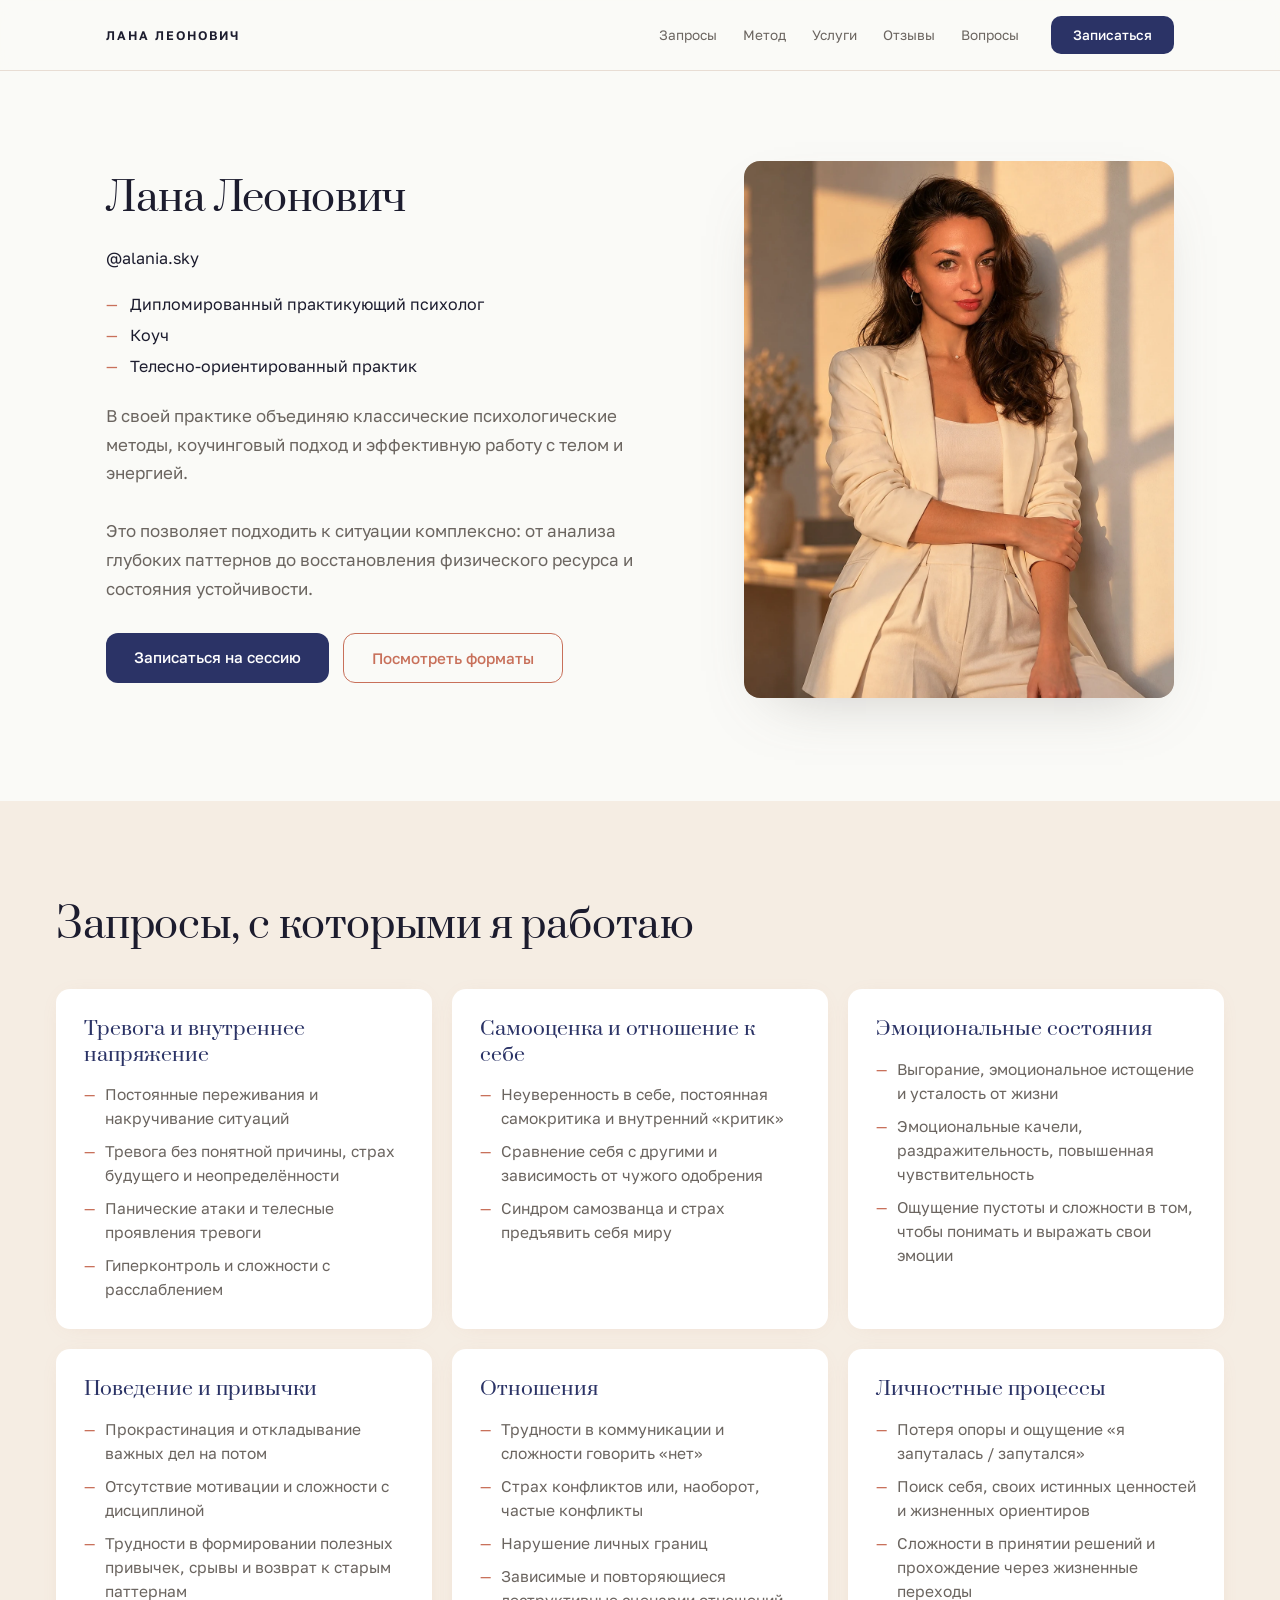
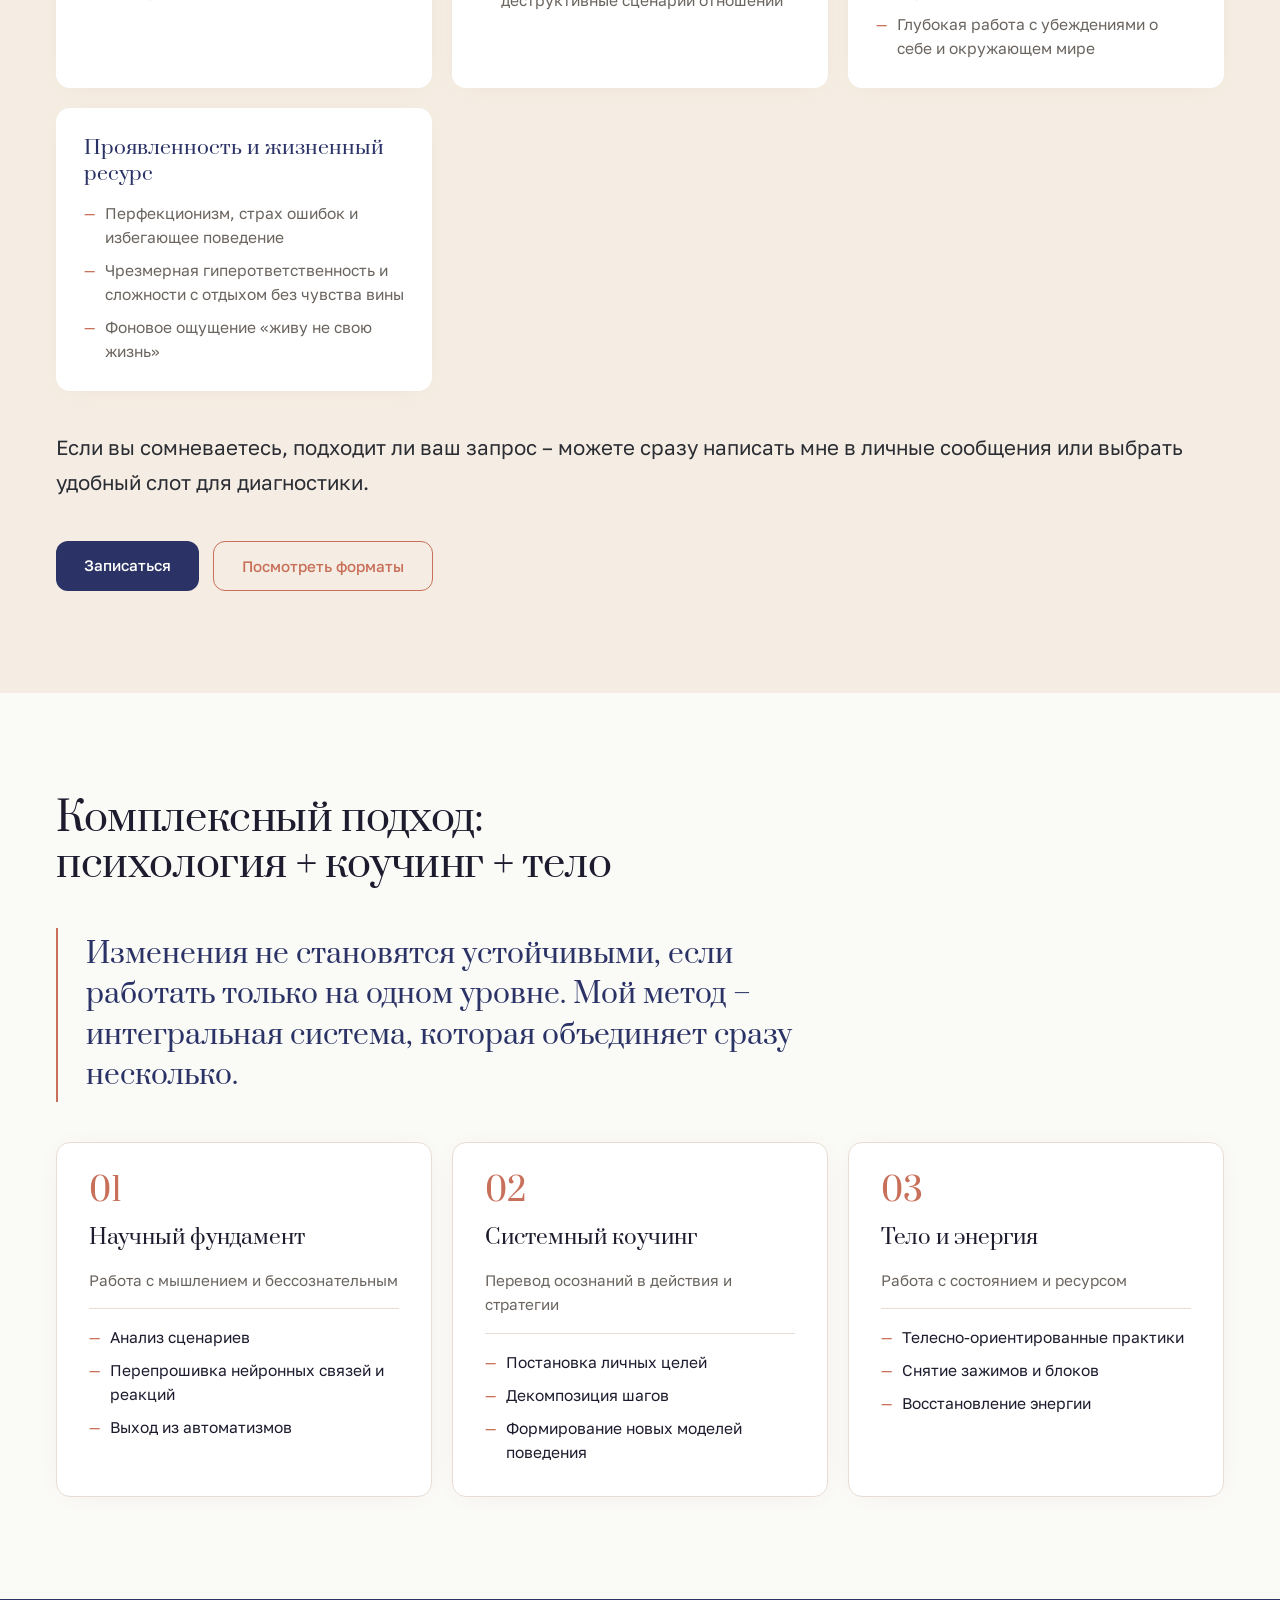
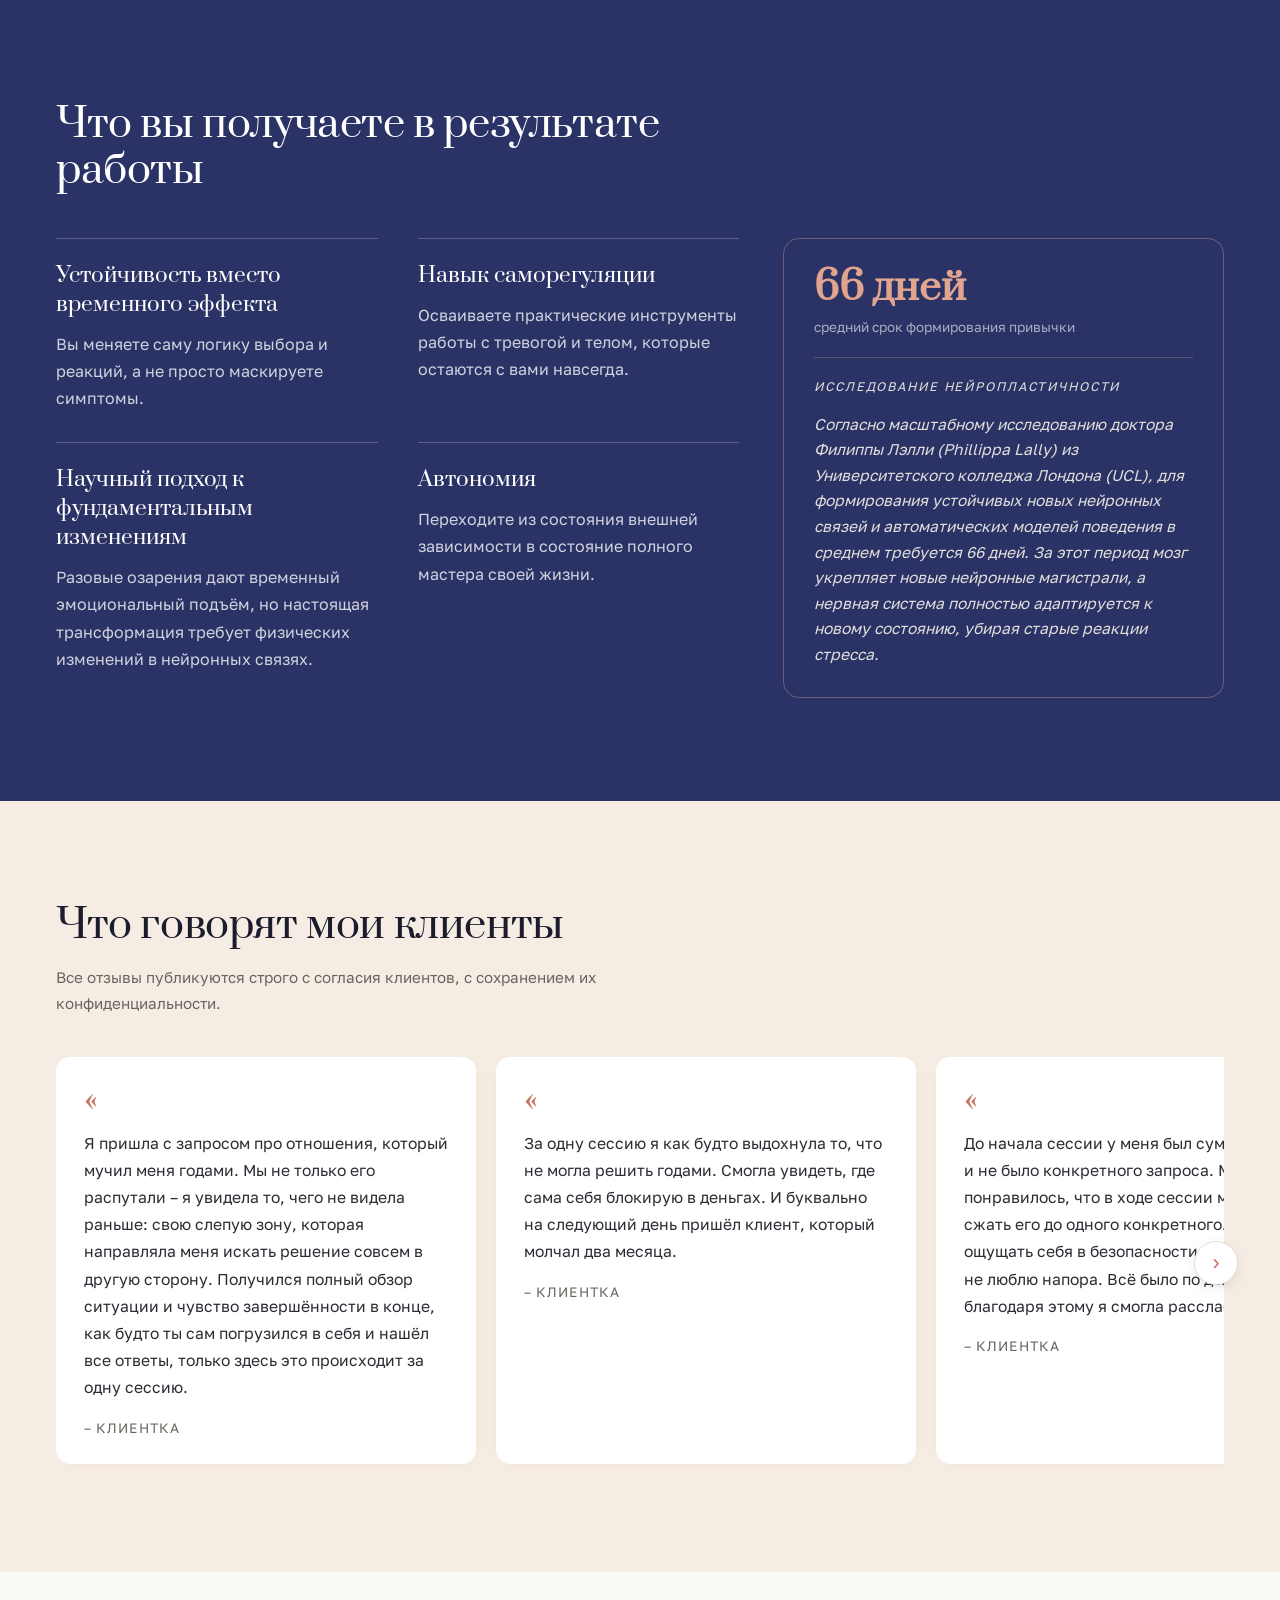
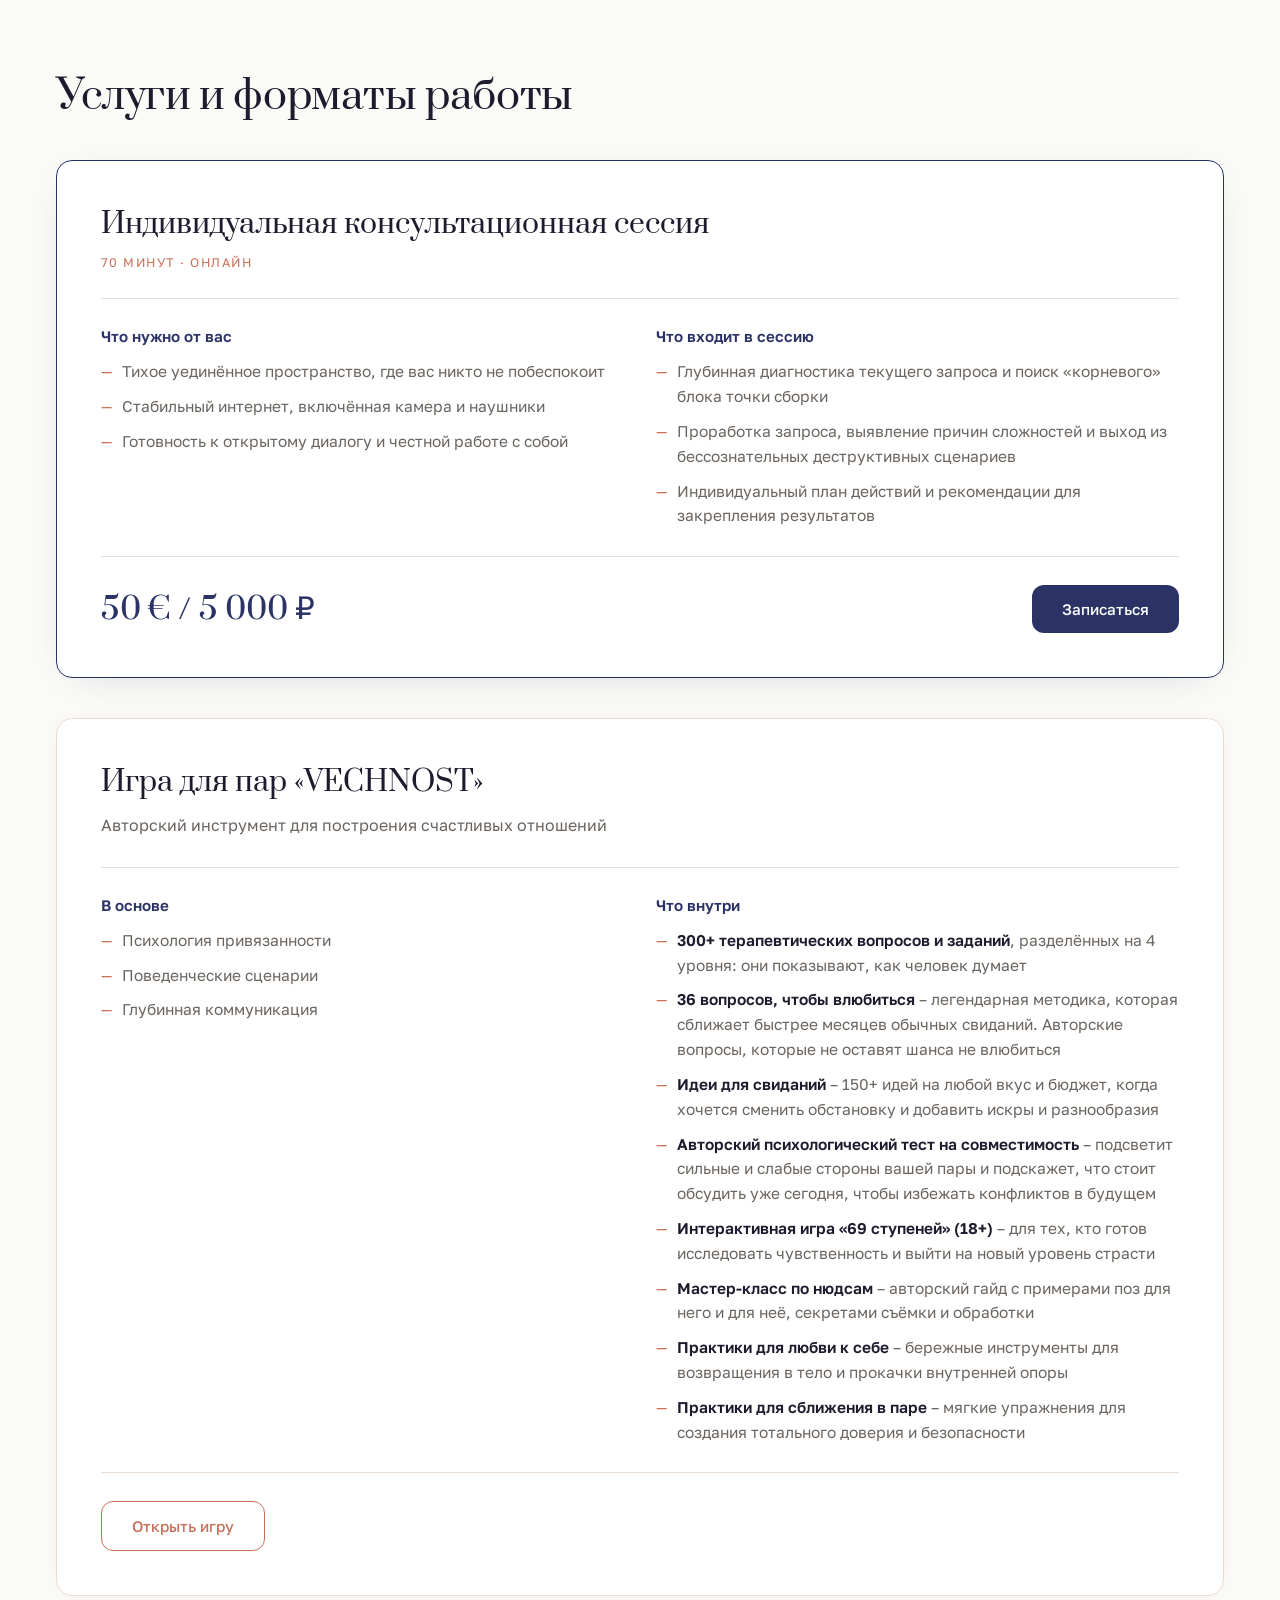
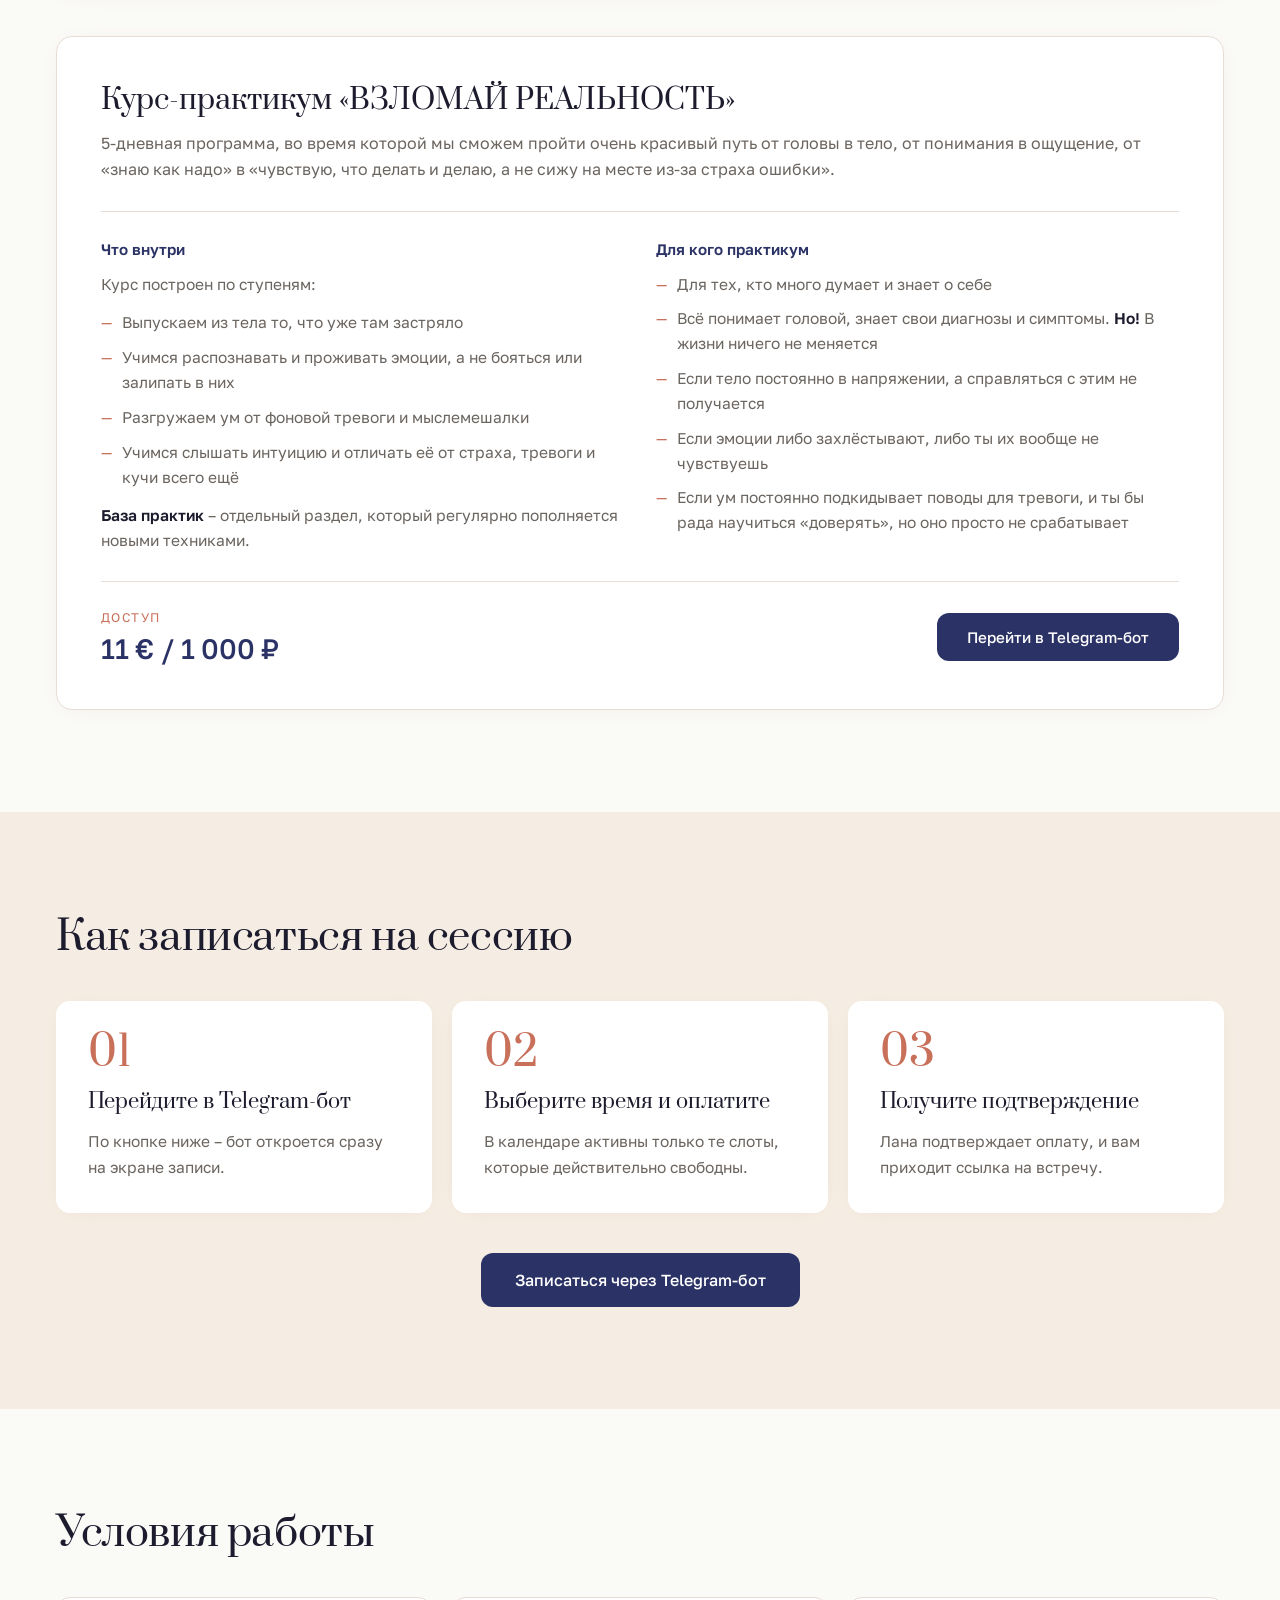
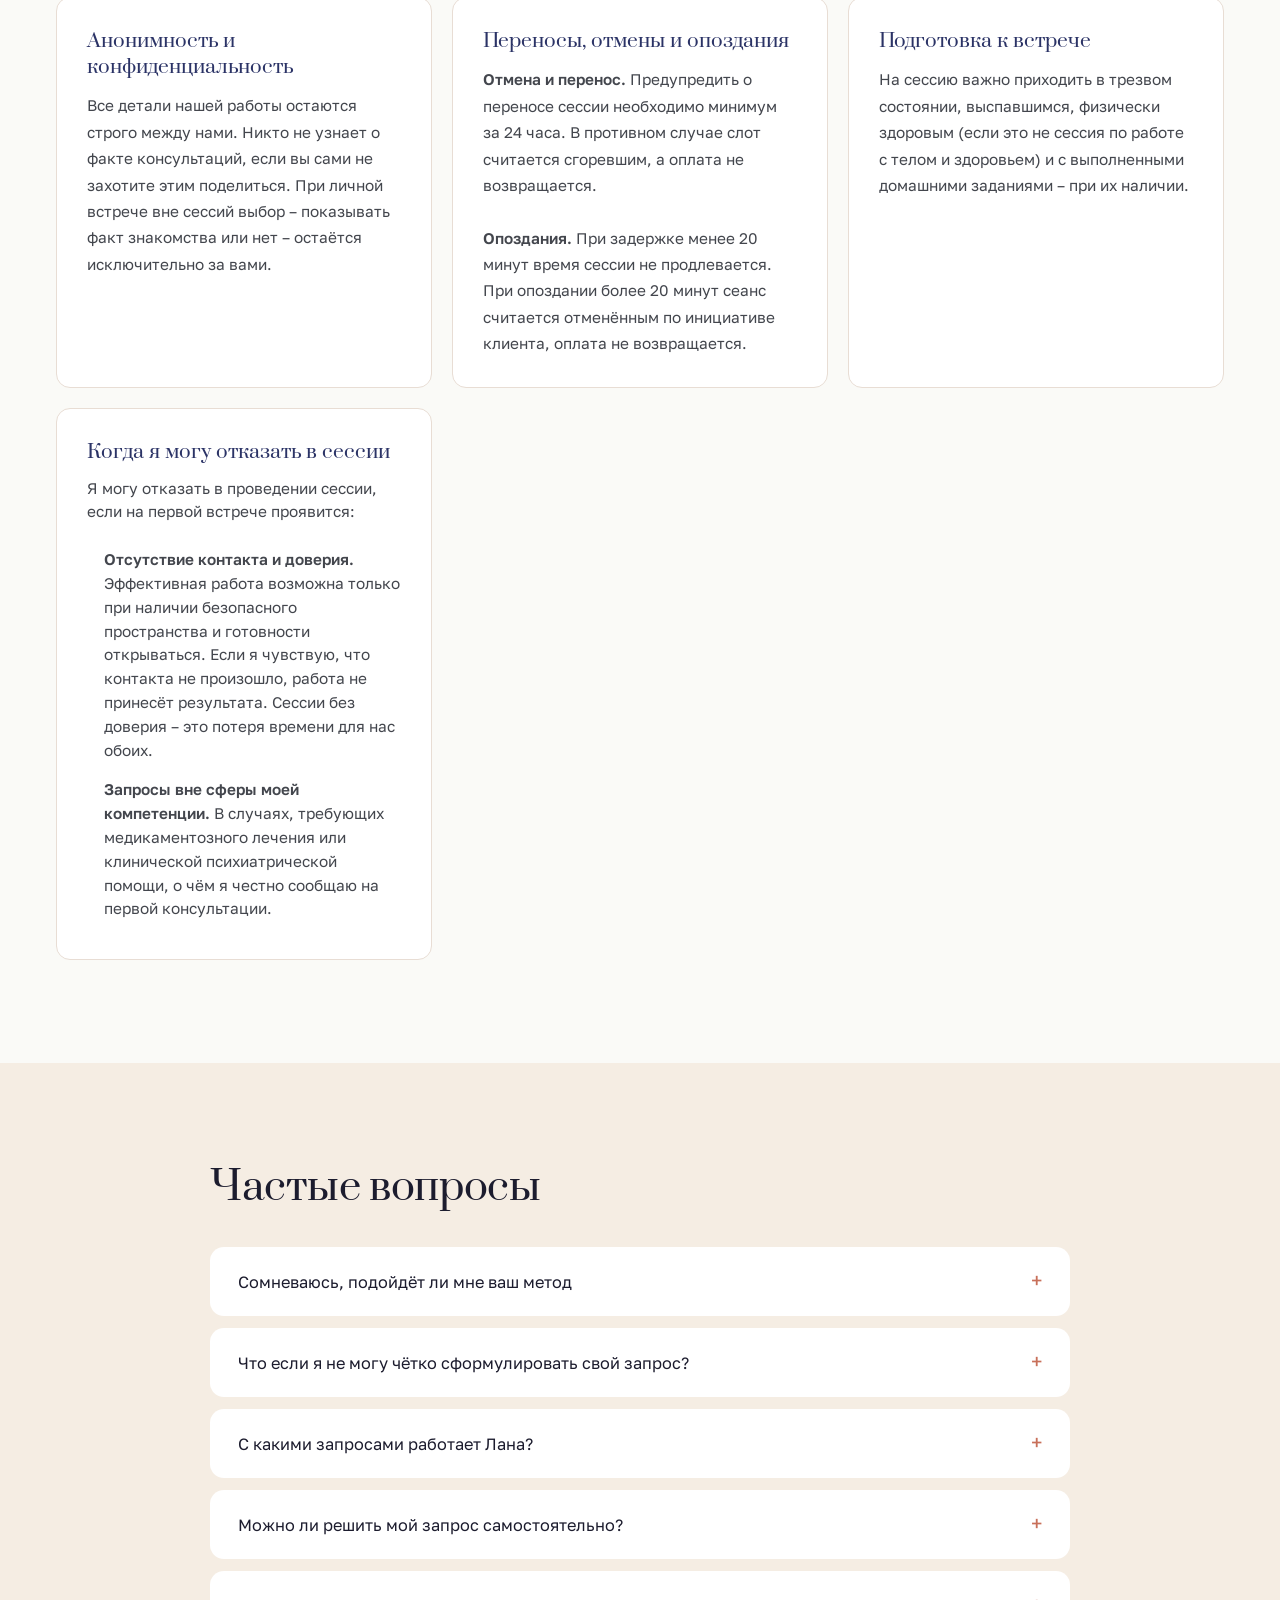
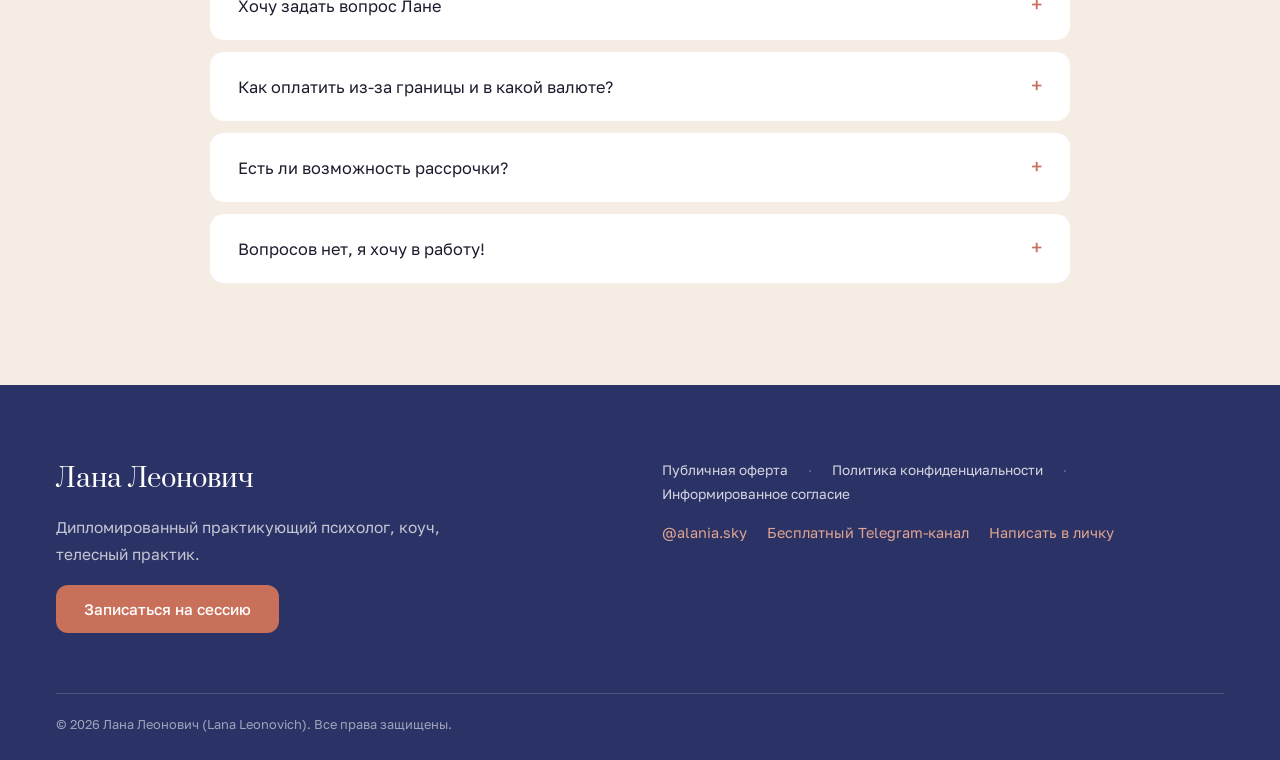
==== commit 4fd7164a: "Лендинг: латинское имя, JSON-LD, robots.txt и sitemap.xml для Google По запросу «lanaleonovich» Goog" ====
--- a/web/index.html
+++ b/web/index.html
@@ -2,7 +2,7 @@
 <html lang="ru"><head>
 <meta charset="utf-8">
 <meta name="viewport" content="width=device-width, initial-scale=1">
-<title>Лана Леонович – психолог, коуч, телесный практик. Консультации онлайн</title>
+<title>Лана Леонович (Lana Leonovich) – психолог, коуч, телесный практик</title>
 <meta name="description" content="Индивидуальные онлайн-сессии: классическая психология, коучинг и работа с телом. 70 минут, видеозвонок. Запись через Telegram-бот.">
 <meta name="theme-color" content="#FAFAF7">
 <link rel="canonical" href="https://alania.vercel.app/">
@@ -22,6 +22,36 @@
 <meta property="og:image:alt" content="Лана Леонович">
 <meta property="og:locale" content="ru_RU">
 <meta name="twitter:card" content="summary_large_image">
+
+<!-- Разметка для поиска. Имя латиницей и ник lanaleonovich – здесь и в
+     подвале: кириллицей Google по латинскому запросу страницу не находит.
+     Это данные, а не скрипт: браузер их не исполняет, запросов нет. -->
+<script type="application/ld+json">
+{
+  "@context": "https://schema.org",
+  "@graph": [
+    {
+      "@type": "WebSite",
+      "name": "Лана Леонович",
+      "alternateName": "Lana Leonovich",
+      "url": "https://alania.vercel.app/"
+    },
+    {
+      "@type": "Person",
+      "name": "Лана Леонович",
+      "alternateName": ["Lana Leonovich", "lanaleonovich", "alania.sky"],
+      "url": "https://alania.vercel.app/",
+      "image": "https://alania.vercel.app/assets/lana.jpg",
+      "jobTitle": "Психолог, коуч, телесно-ориентированный практик",
+      "sameAs": [
+        "https://www.instagram.com/alania.sky",
+        "https://t.me/alania_sky",
+        "https://t.me/LanaLeonovich"
+      ]
+    }
+  ]
+}
+</script>
 
 <link rel="icon" href="assets/favicon.svg" type="image/svg+xml">
 <link rel="preload" as="font" type="font/woff2" crossorigin href="assets/fonts/golos-cyrillic.woff2">
@@ -753,7 +783,7 @@
         </div>
       </div>
     </div>
-    <div style="max-width:1180px;margin:clamp(36px,5vw,60px) auto 0;border-top:1px solid rgba(255,255,255,0.16);padding:22px 0 28px;font-size:0.8rem;color:rgba(255,255,255,0.55)">© 2026 Лана Леонович. Все права защищены.</div>
+    <div style="max-width:1180px;margin:clamp(36px,5vw,60px) auto 0;border-top:1px solid rgba(255,255,255,0.16);padding:22px 0 28px;font-size:0.8rem;color:rgba(255,255,255,0.55)">© 2026 Лана Леонович (Lana Leonovich). Все права защищены.</div>
   </footer>
 </div>
 <script>
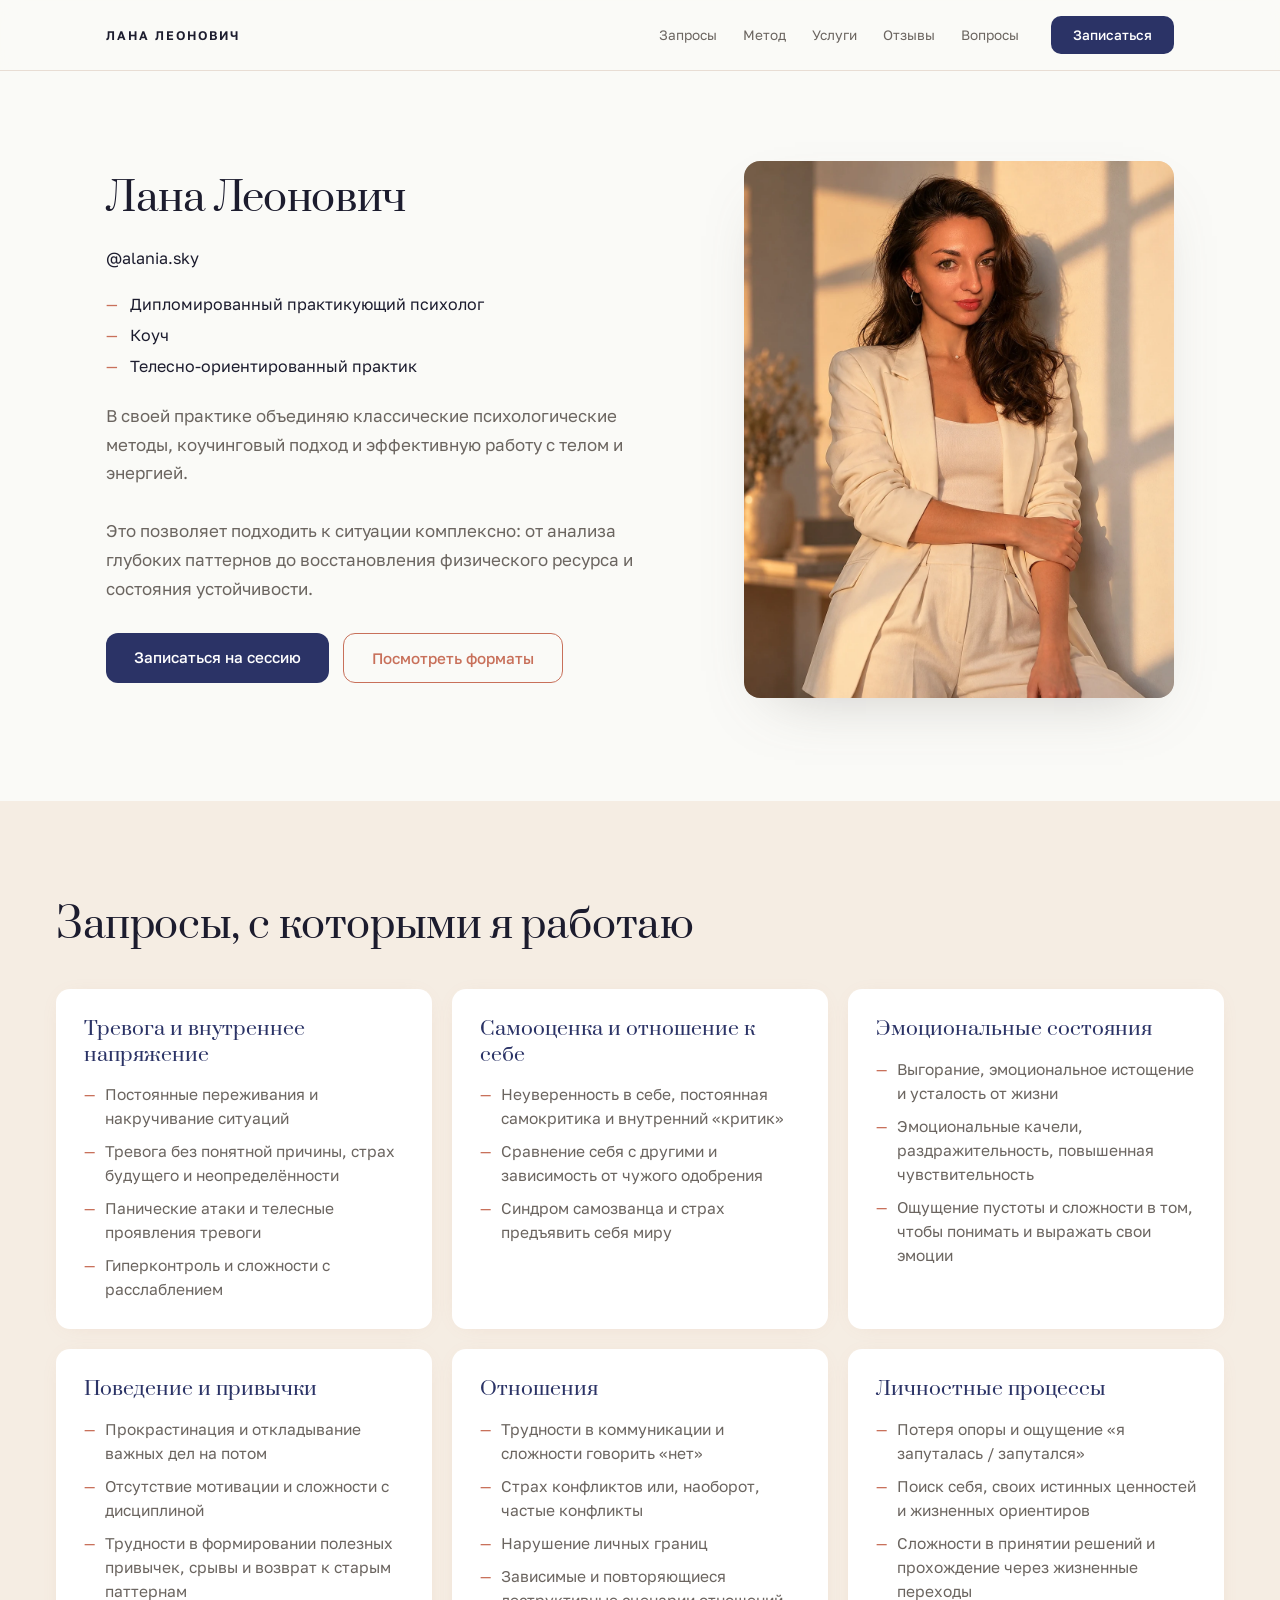
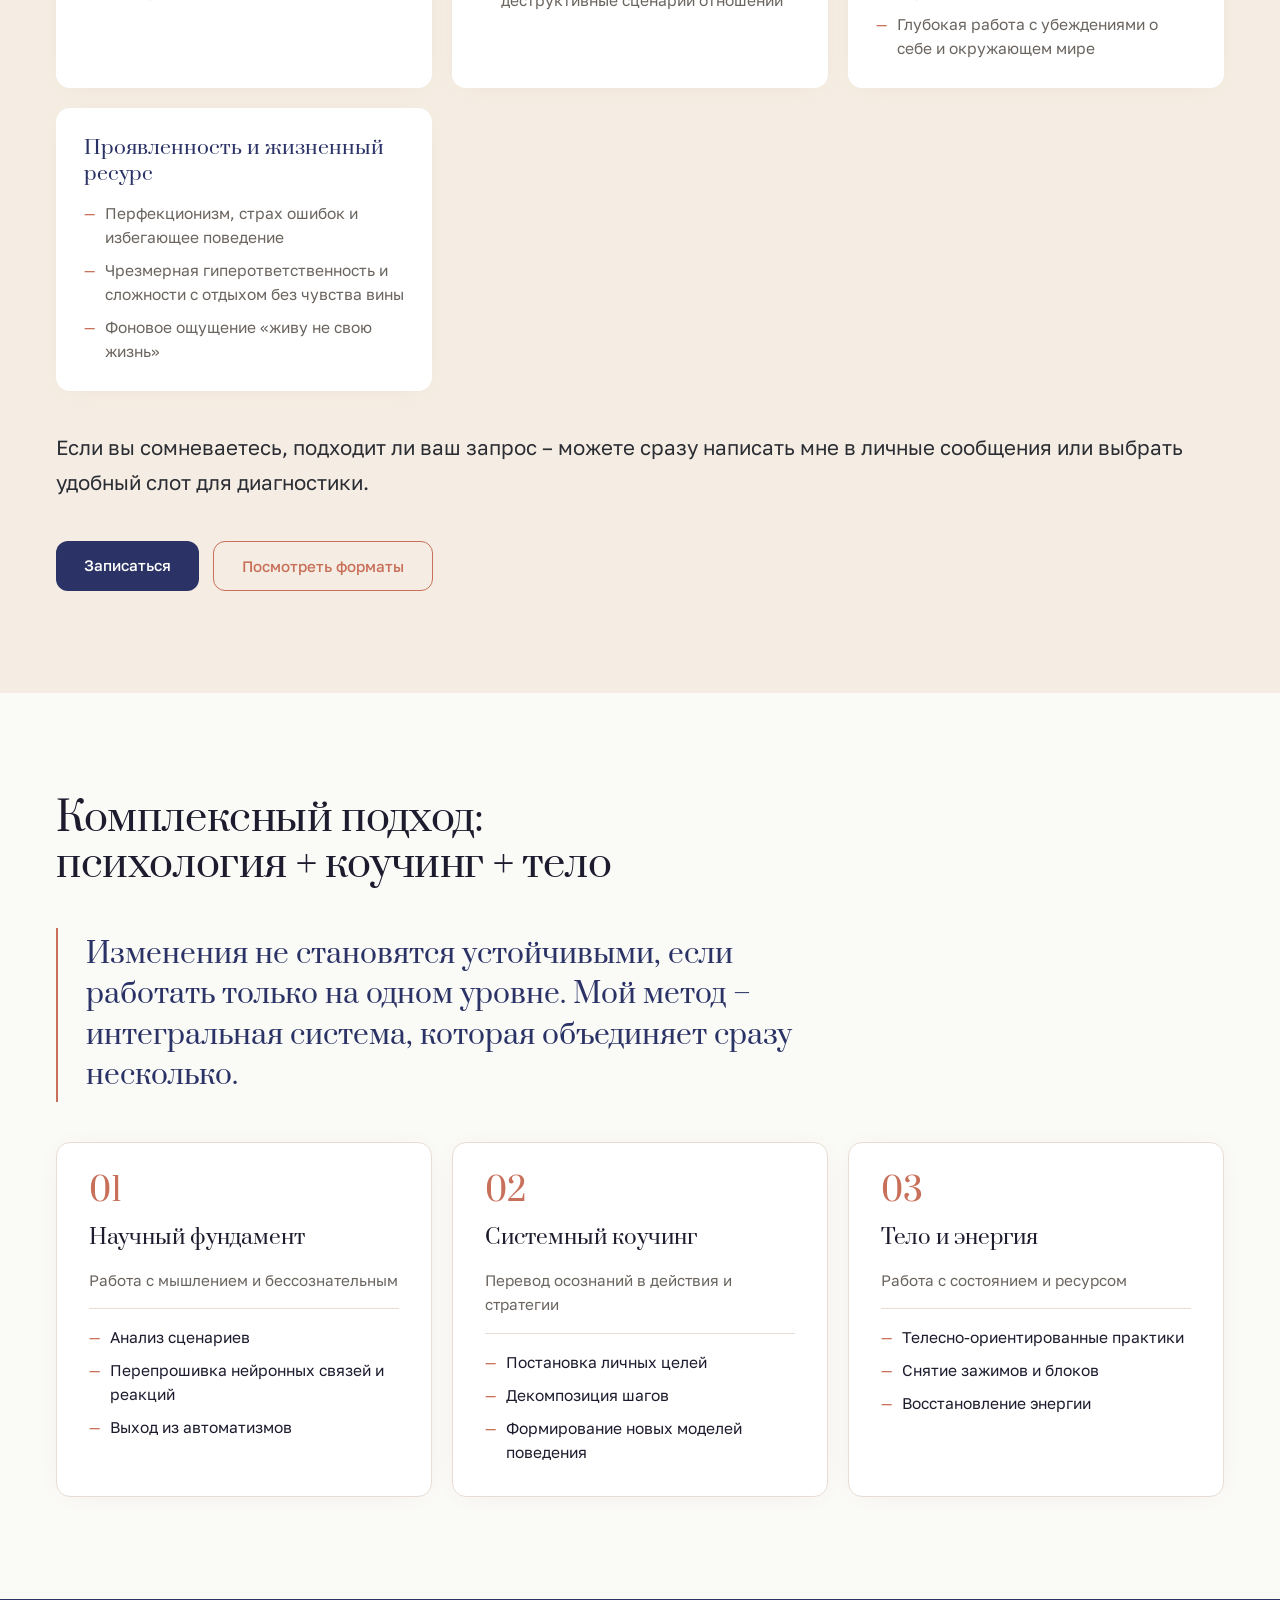
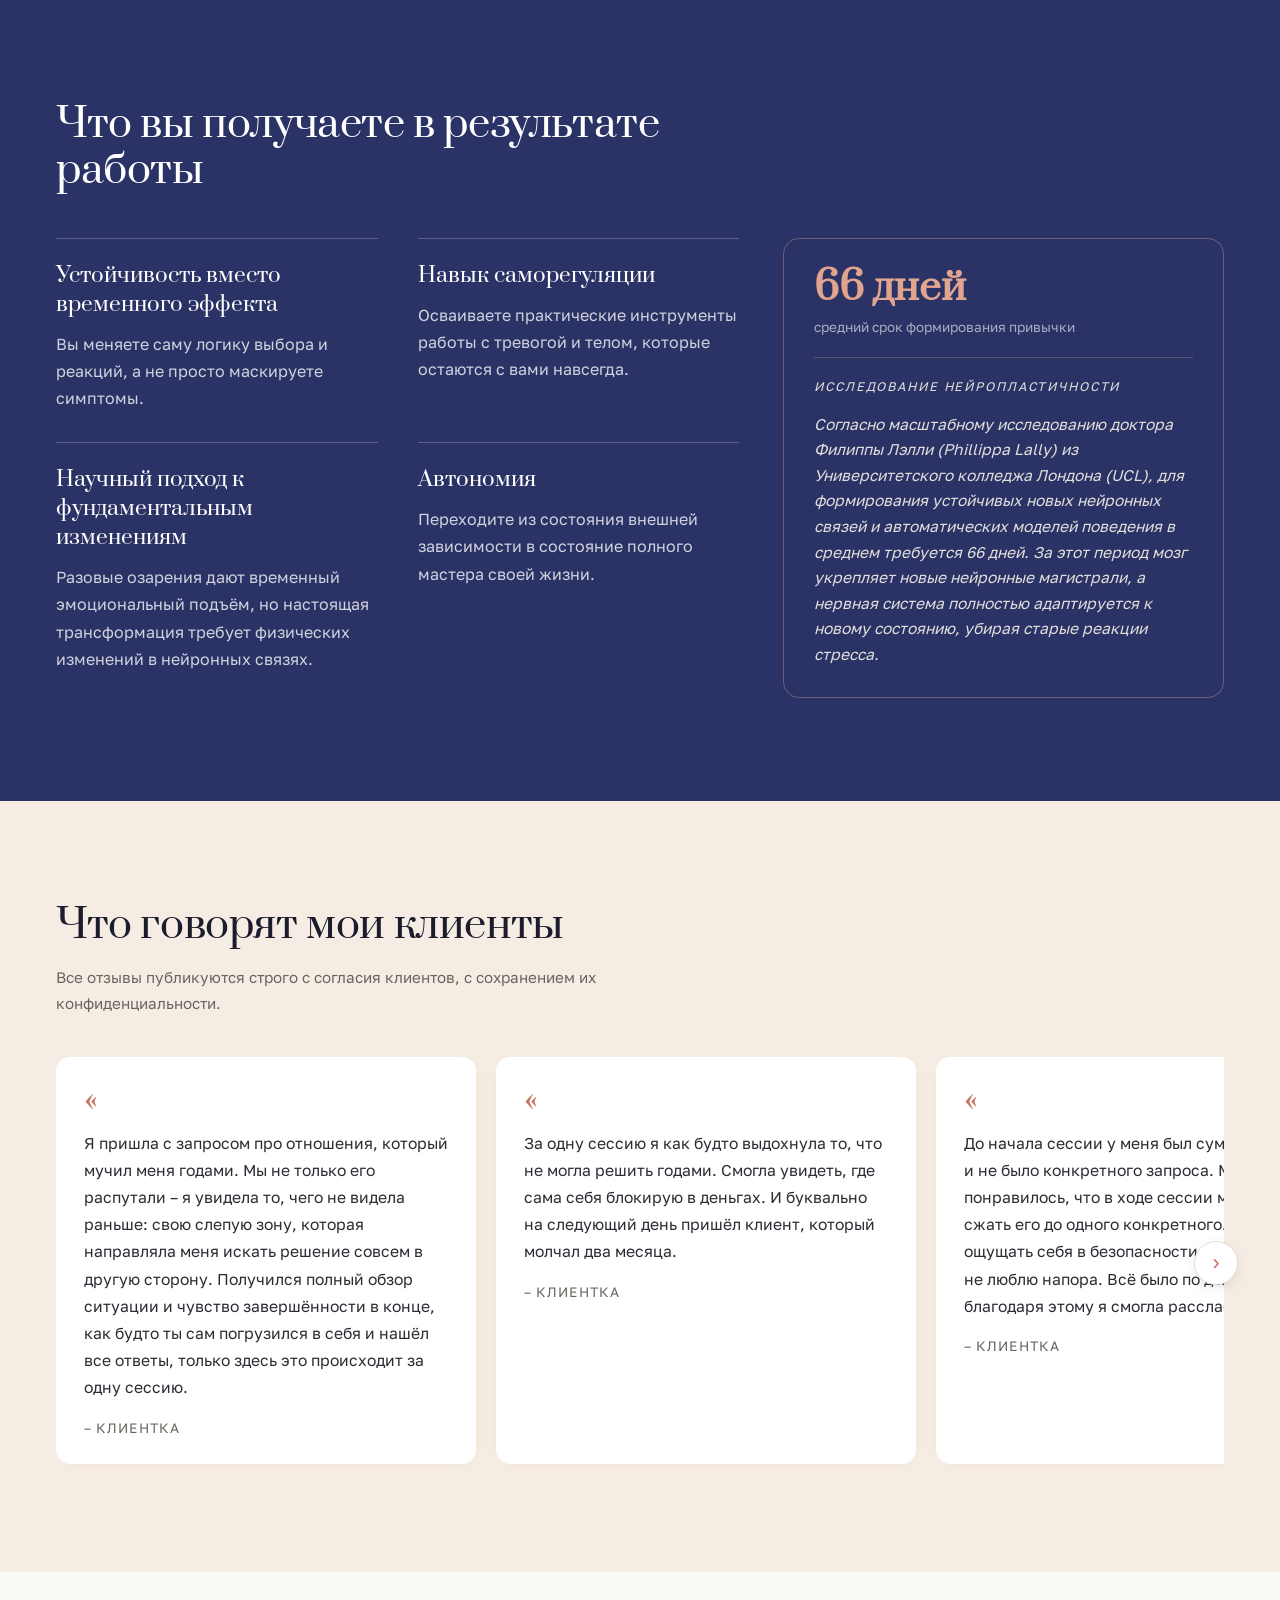
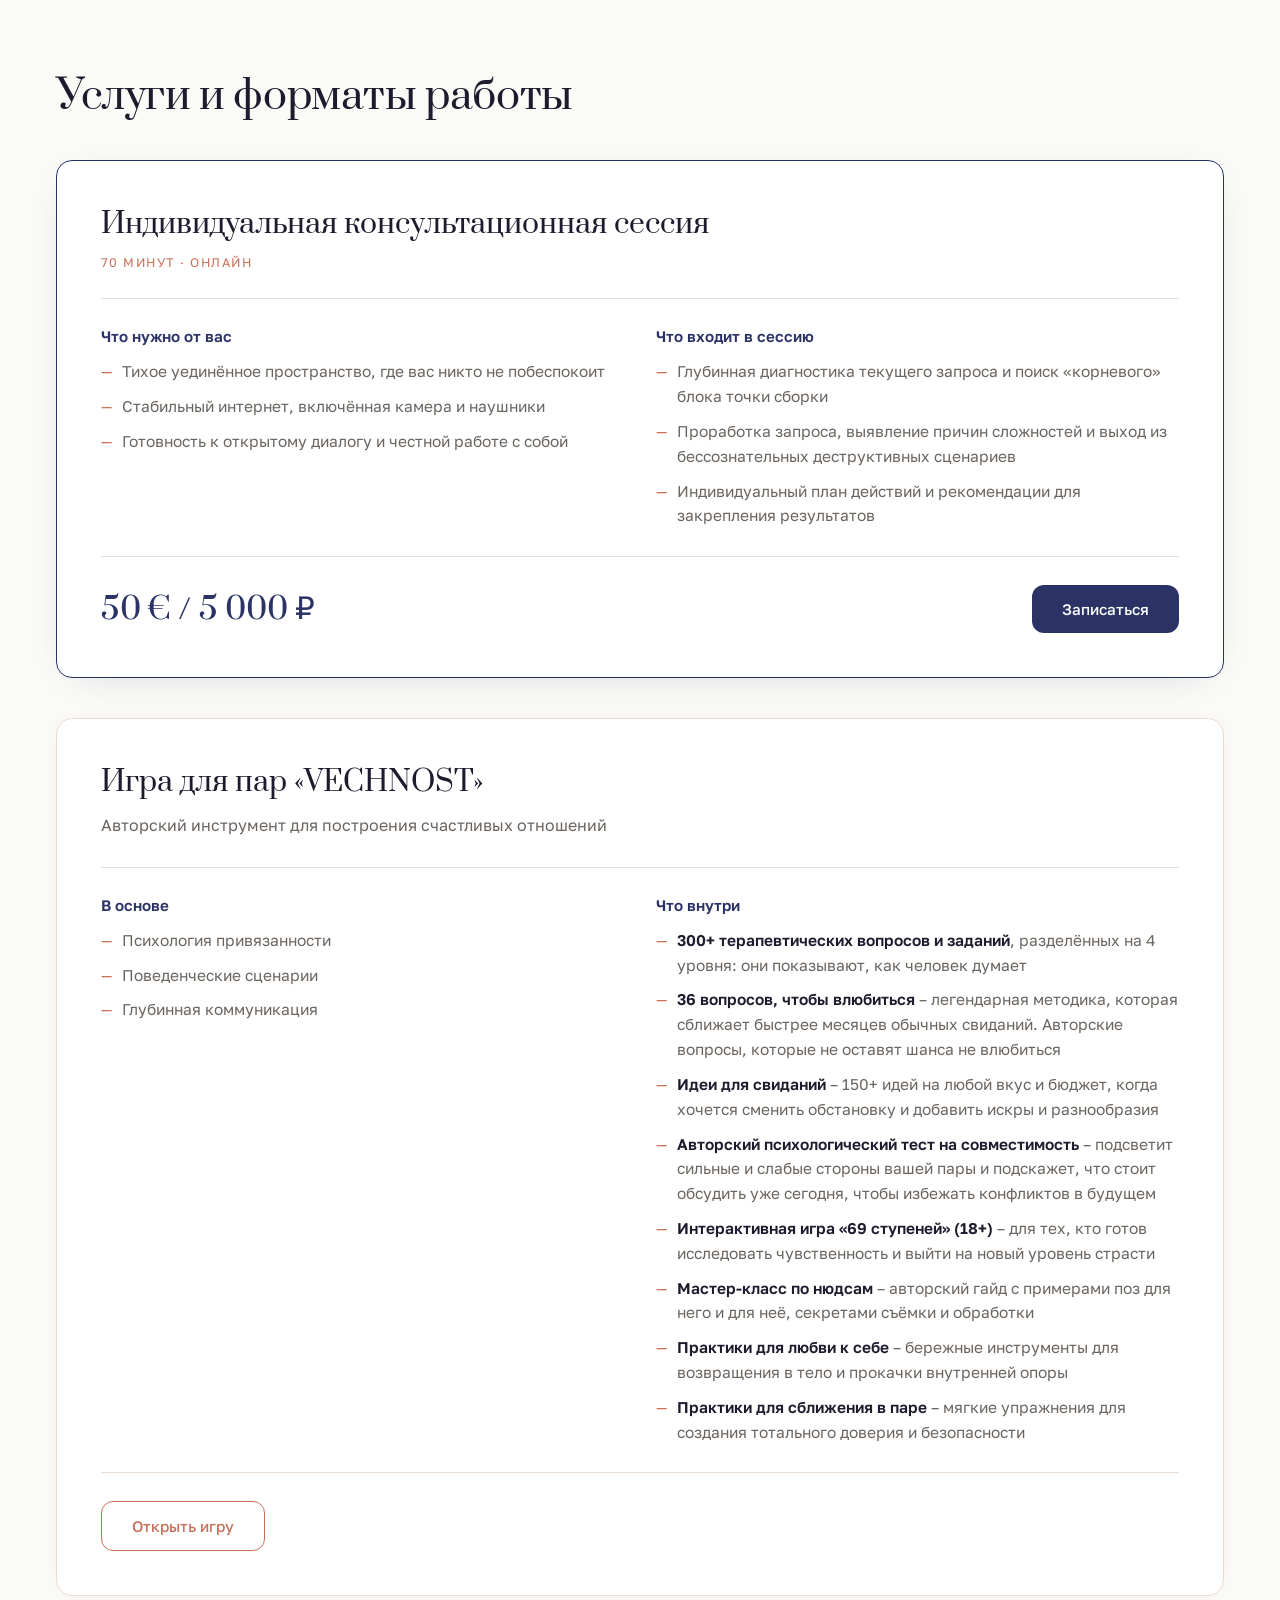
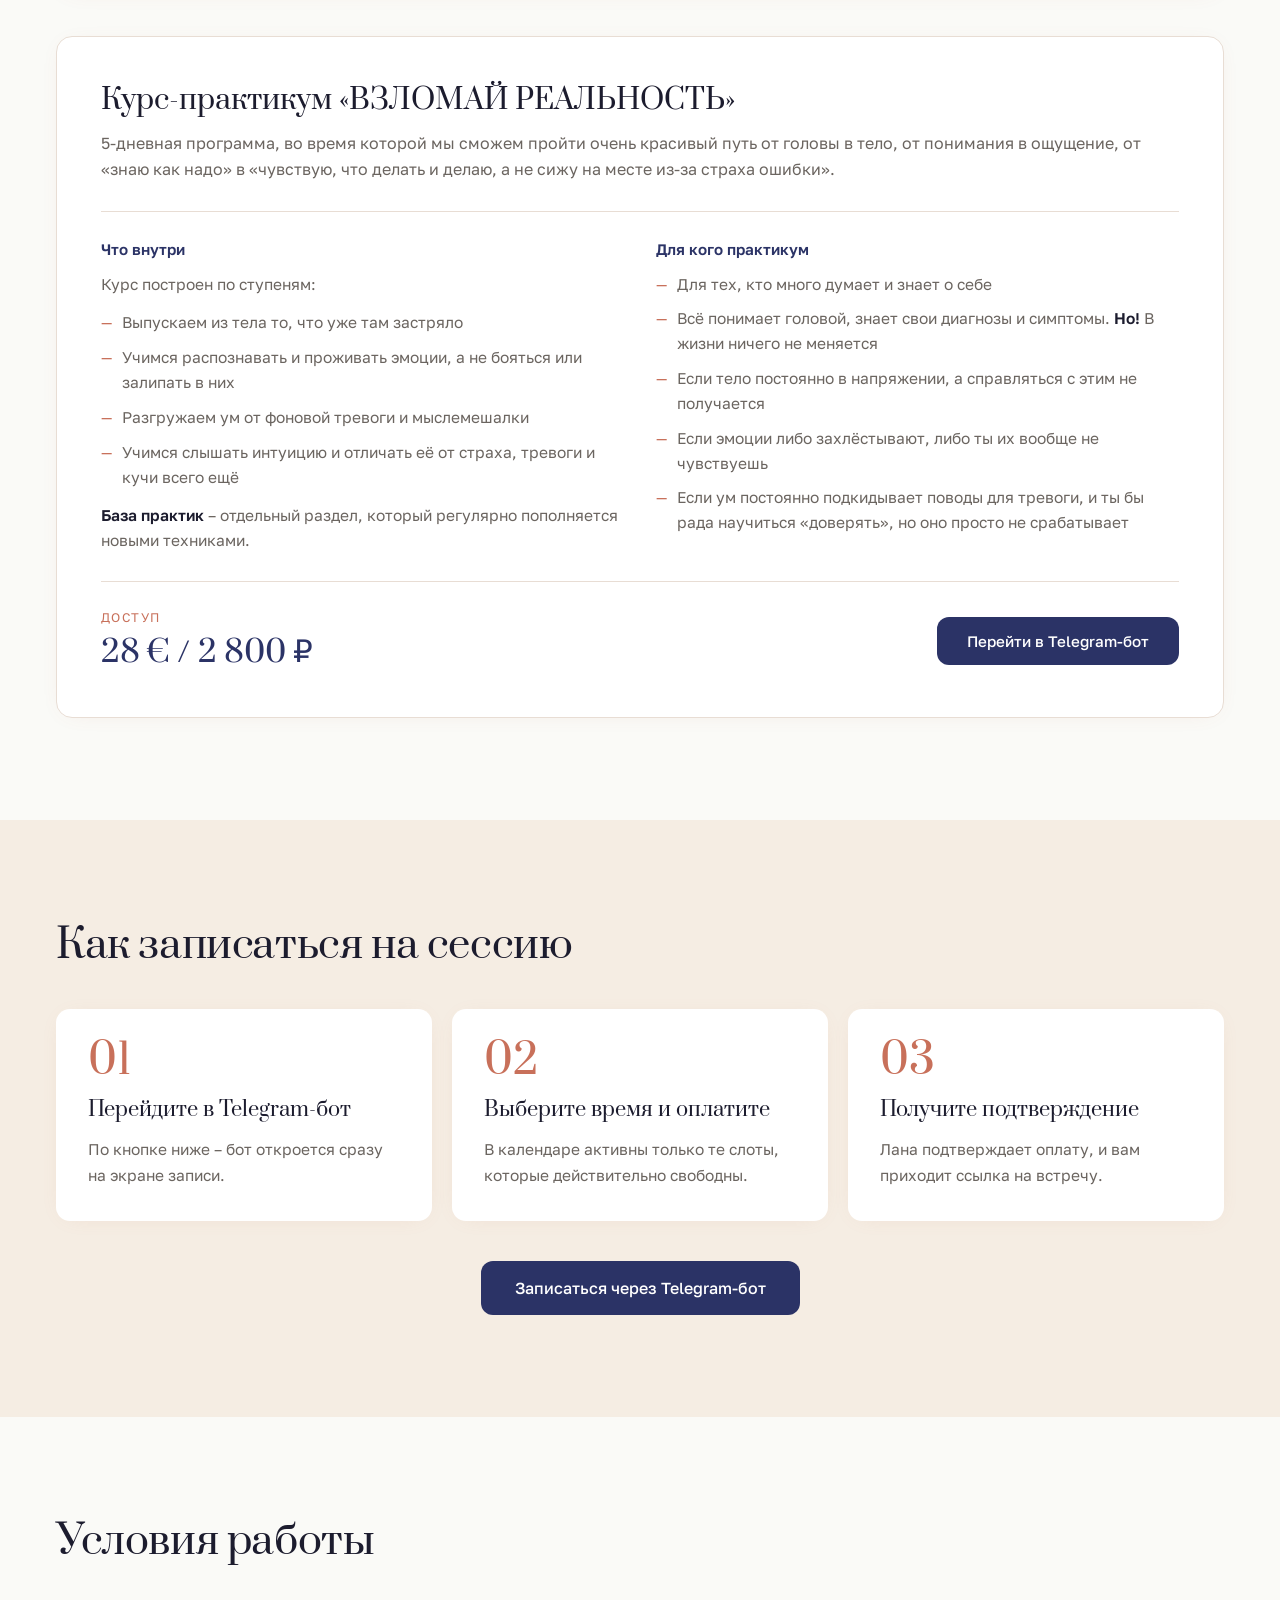
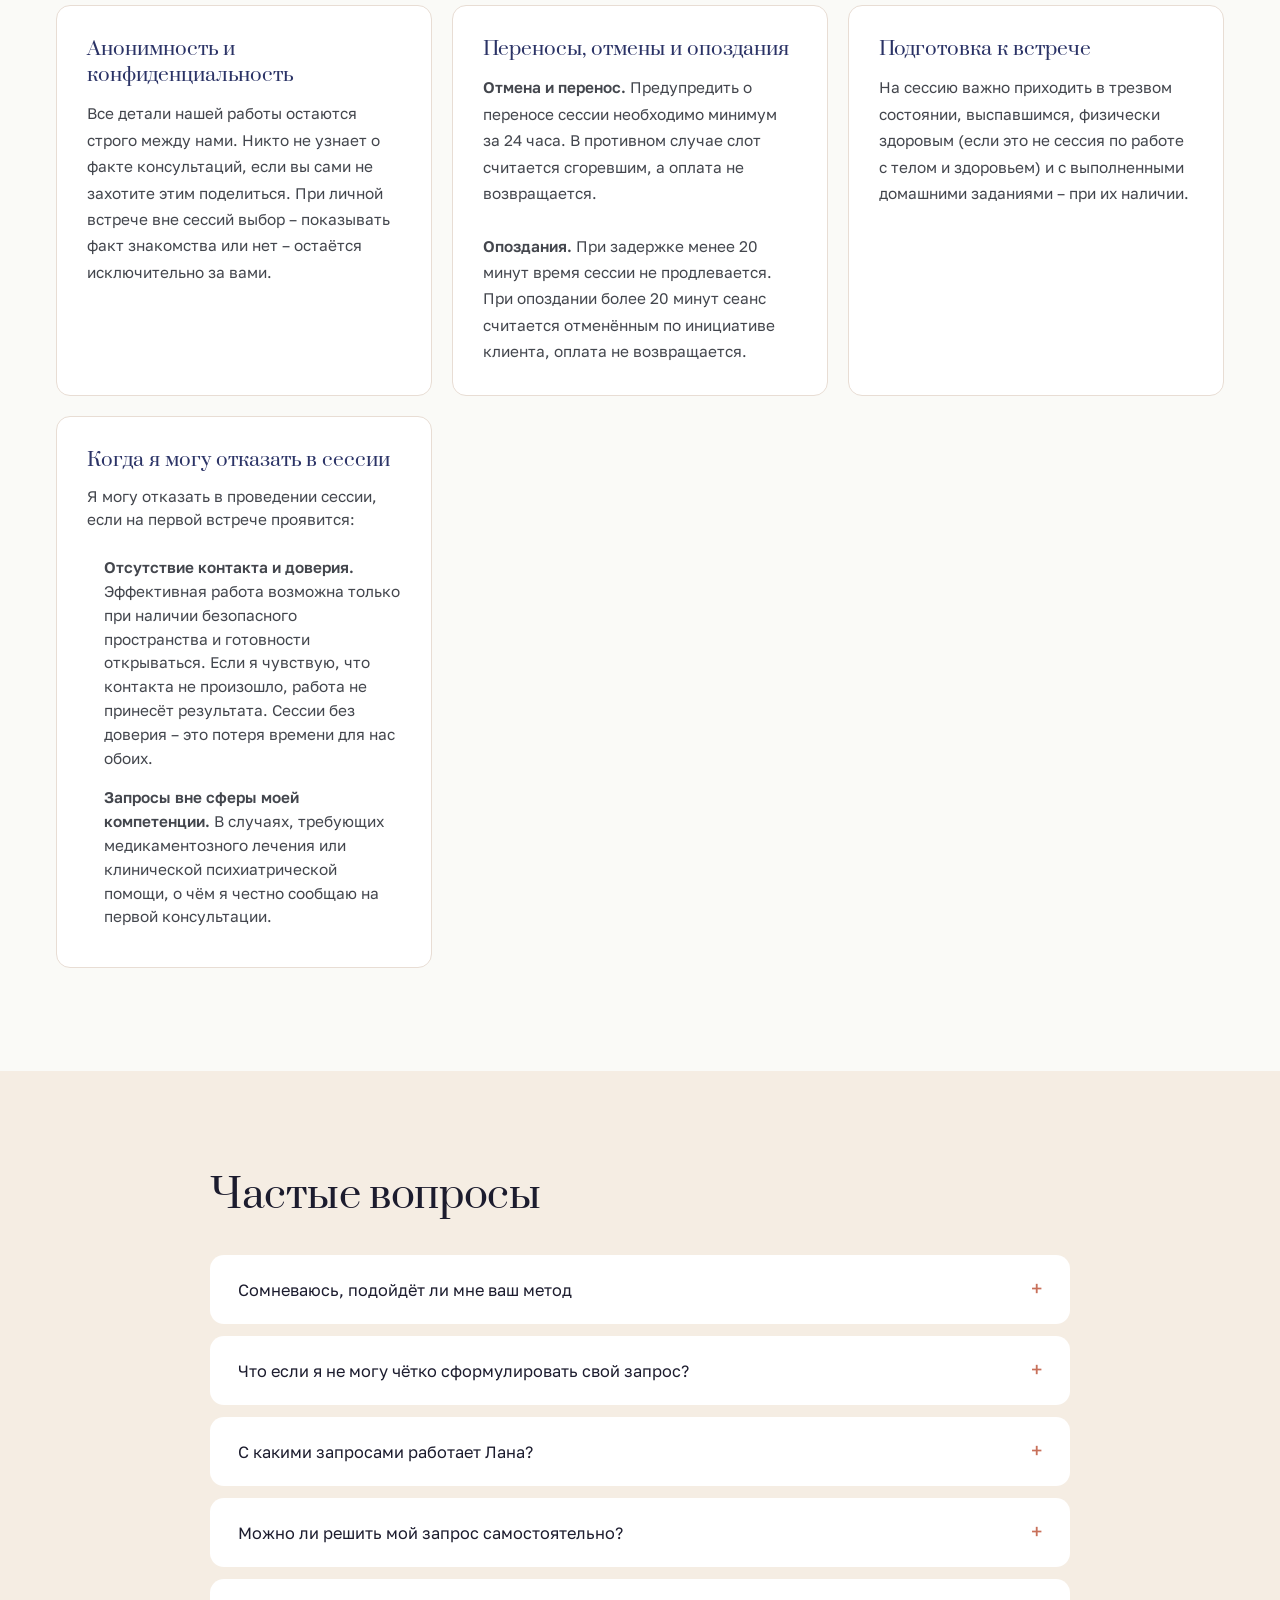
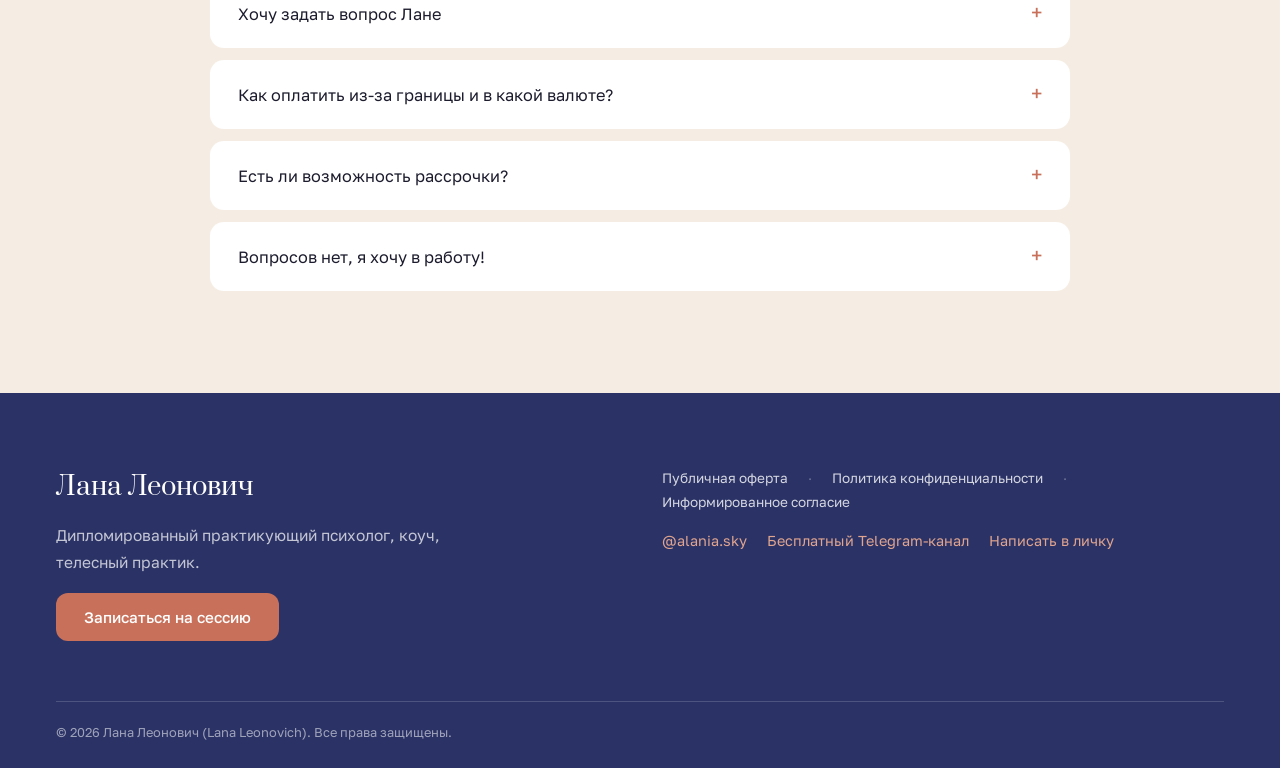
==== commit ff4254f8: "Оплата через lava.top с автоподтверждением вместо Tribute и крипты Сессия, курс и игра VECHNOST тепе" ====
--- a/web/index.html
+++ b/web/index.html
@@ -5,7 +5,7 @@
 <title>Лана Леонович (Lana Leonovich) – психолог, коуч, телесный практик</title>
 <meta name="description" content="Индивидуальные онлайн-сессии: классическая психология, коучинг и работа с телом. 70 минут, видеозвонок. Запись через Telegram-бот.">
 <meta name="theme-color" content="#FAFAF7">
-<link rel="canonical" href="https://alania.vercel.app/">
+<link rel="canonical" href="https://lanaleonovich.com/">
 
 <!-- Превью при пересылке ссылки. Адреса обязаны быть абсолютными: на
      относительные мессенджеры не ходят. og.jpg – отдельный кадр 1200×630,
@@ -13,10 +13,10 @@
      Формат jpg, потому что webp собирают в превью не все клиенты. -->
 <meta property="og:type" content="website">
 <meta property="og:site_name" content="Лана Леонович">
-<meta property="og:url" content="https://alania.vercel.app/">
+<meta property="og:url" content="https://lanaleonovich.com/">
 <meta property="og:title" content="Лана Леонович – психолог, коуч, телесный практик">
 <meta property="og:description" content="Психология, коучинг и работа с телом в одном подходе. Индивидуальная сессия 70 минут онлайн.">
-<meta property="og:image" content="https://alania.vercel.app/assets/og.jpg">
+<meta property="og:image" content="https://lanaleonovich.com/assets/og.jpg">
 <meta property="og:image:width" content="1200">
 <meta property="og:image:height" content="630">
 <meta property="og:image:alt" content="Лана Леонович">
@@ -34,14 +34,14 @@
       "@type": "WebSite",
       "name": "Лана Леонович",
       "alternateName": "Lana Leonovich",
-      "url": "https://alania.vercel.app/"
+      "url": "https://lanaleonovich.com/"
     },
     {
       "@type": "Person",
       "name": "Лана Леонович",
       "alternateName": ["Lana Leonovich", "lanaleonovich", "alania.sky"],
-      "url": "https://alania.vercel.app/",
-      "image": "https://alania.vercel.app/assets/lana.jpg",
+      "url": "https://lanaleonovich.com/",
+      "image": "https://lanaleonovich.com/assets/lana.jpg",
       "jobTitle": "Психолог, коуч, телесно-ориентированный практик",
       "sameAs": [
         "https://www.instagram.com/alania.sky",
@@ -652,8 +652,9 @@
         <div style="display:flex;flex-wrap:wrap;align-items:center;justify-content:space-between;gap:20px;border-top:1px solid #E8DDD4;padding-top:28px">
           <div style="display:flex;flex-direction:column;gap:6px">
             <span style="font-size:0.78rem;letter-spacing:0.12em;text-transform:uppercase;color:#C8705A">Доступ</span>
-            <!-- Цена не в Prata, как у сессии: там «1» без флажка, и «11 € / 1 000 ₽» читается как «ll € / l 000 ₽». -->
-            <span style="font-size:clamp(1.4rem,2.2vw,1.8rem);font-weight:500;letter-spacing:-0.01em;color:#2B3366">11 € / 1 000 ₽</span>
+            <!-- Цена — как в оффере lava.top. Если в ней появится «1», Prata её испортит:
+                 единица там без флажка и читается как «l» – тогда набрать Golos Text. -->
+            <span style="font-family:'Prata',Georgia,serif;font-size:clamp(1.5rem,2.4vw,2rem);color:#2B3366">28 € / 2 800 ₽</span>
           </div>
           <!-- Оплата курса живёт в боте (экран «Курс-практикум»), не на сайте: ?start=course открывает его сразу. -->
           <a href="https://t.me/alania_sky_bot?start=course" target="_blank" rel="noopener" style="background:#2B3366;color:#fff;padding:15px 30px;border-radius:12px;font-size:0.95rem;font-weight:500;transition:background 0.25s ease" class="btn-accent">Перейти в Telegram-бот</a>
